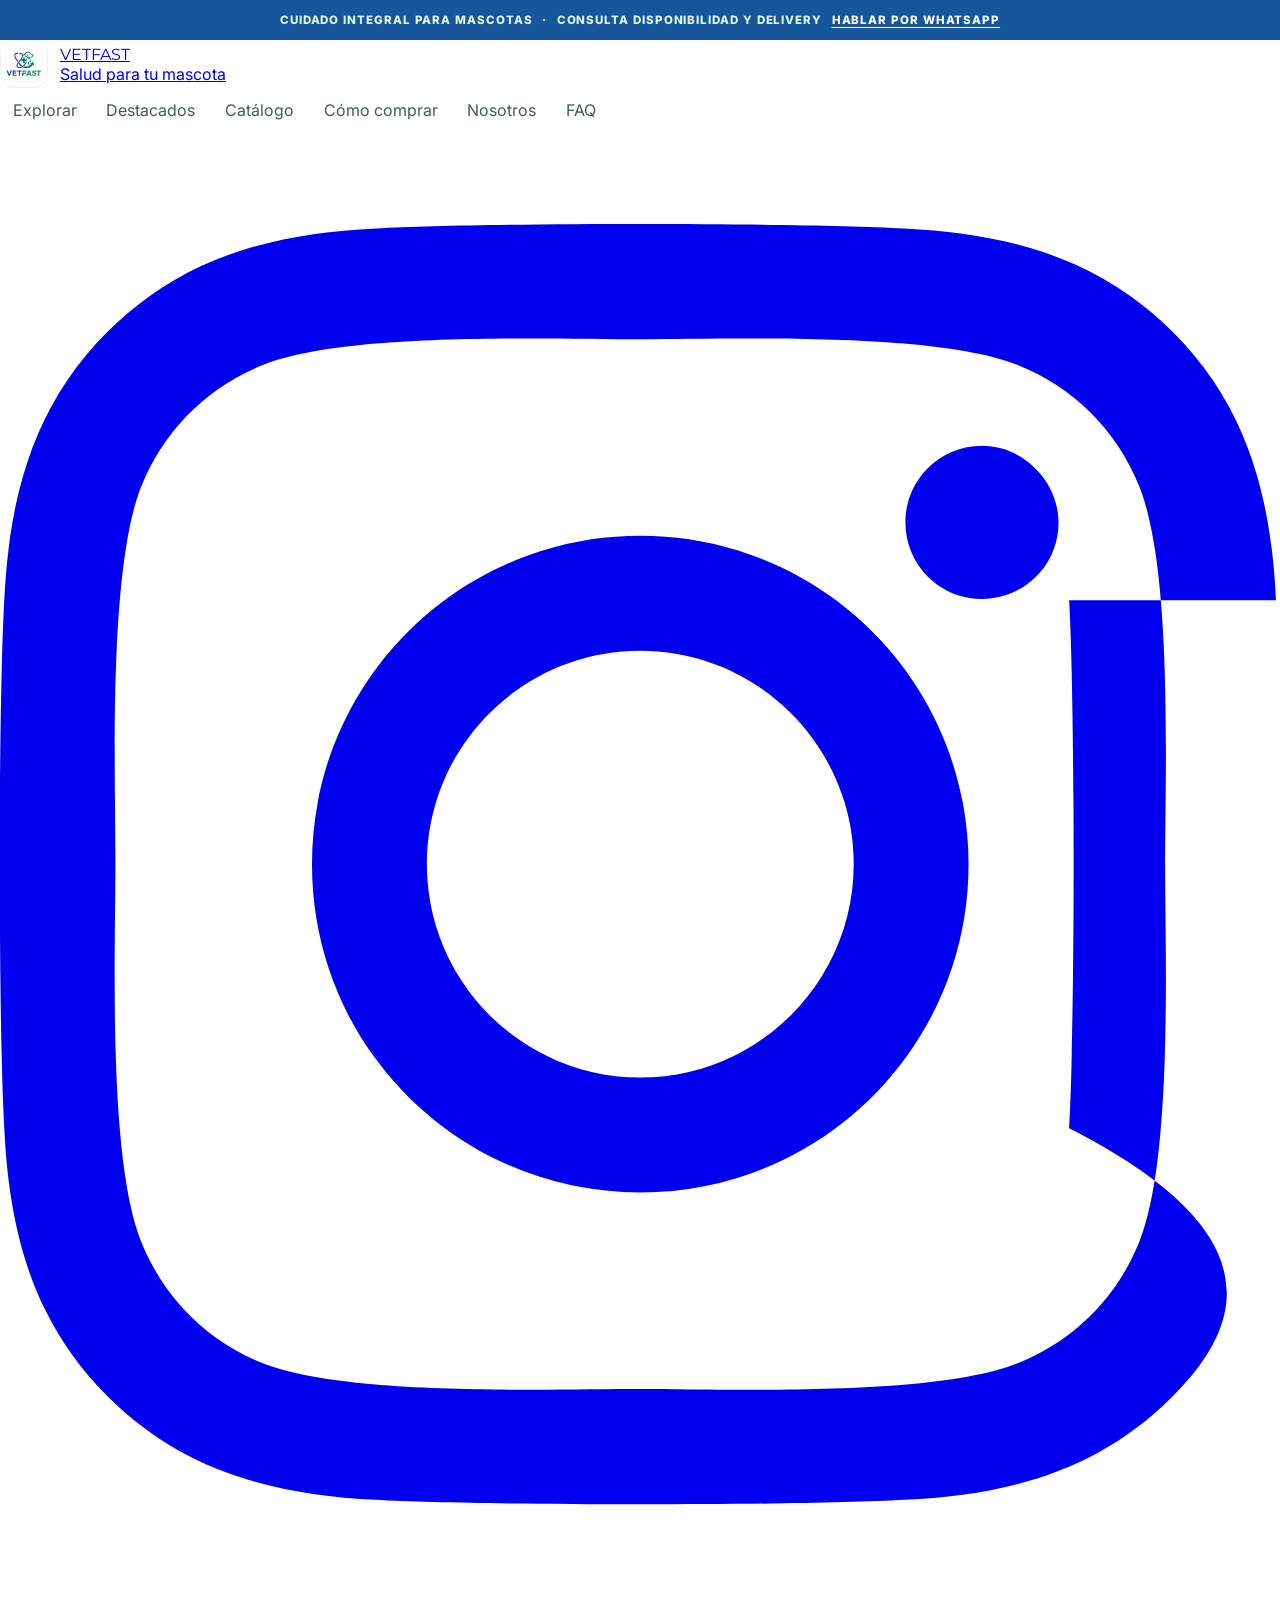
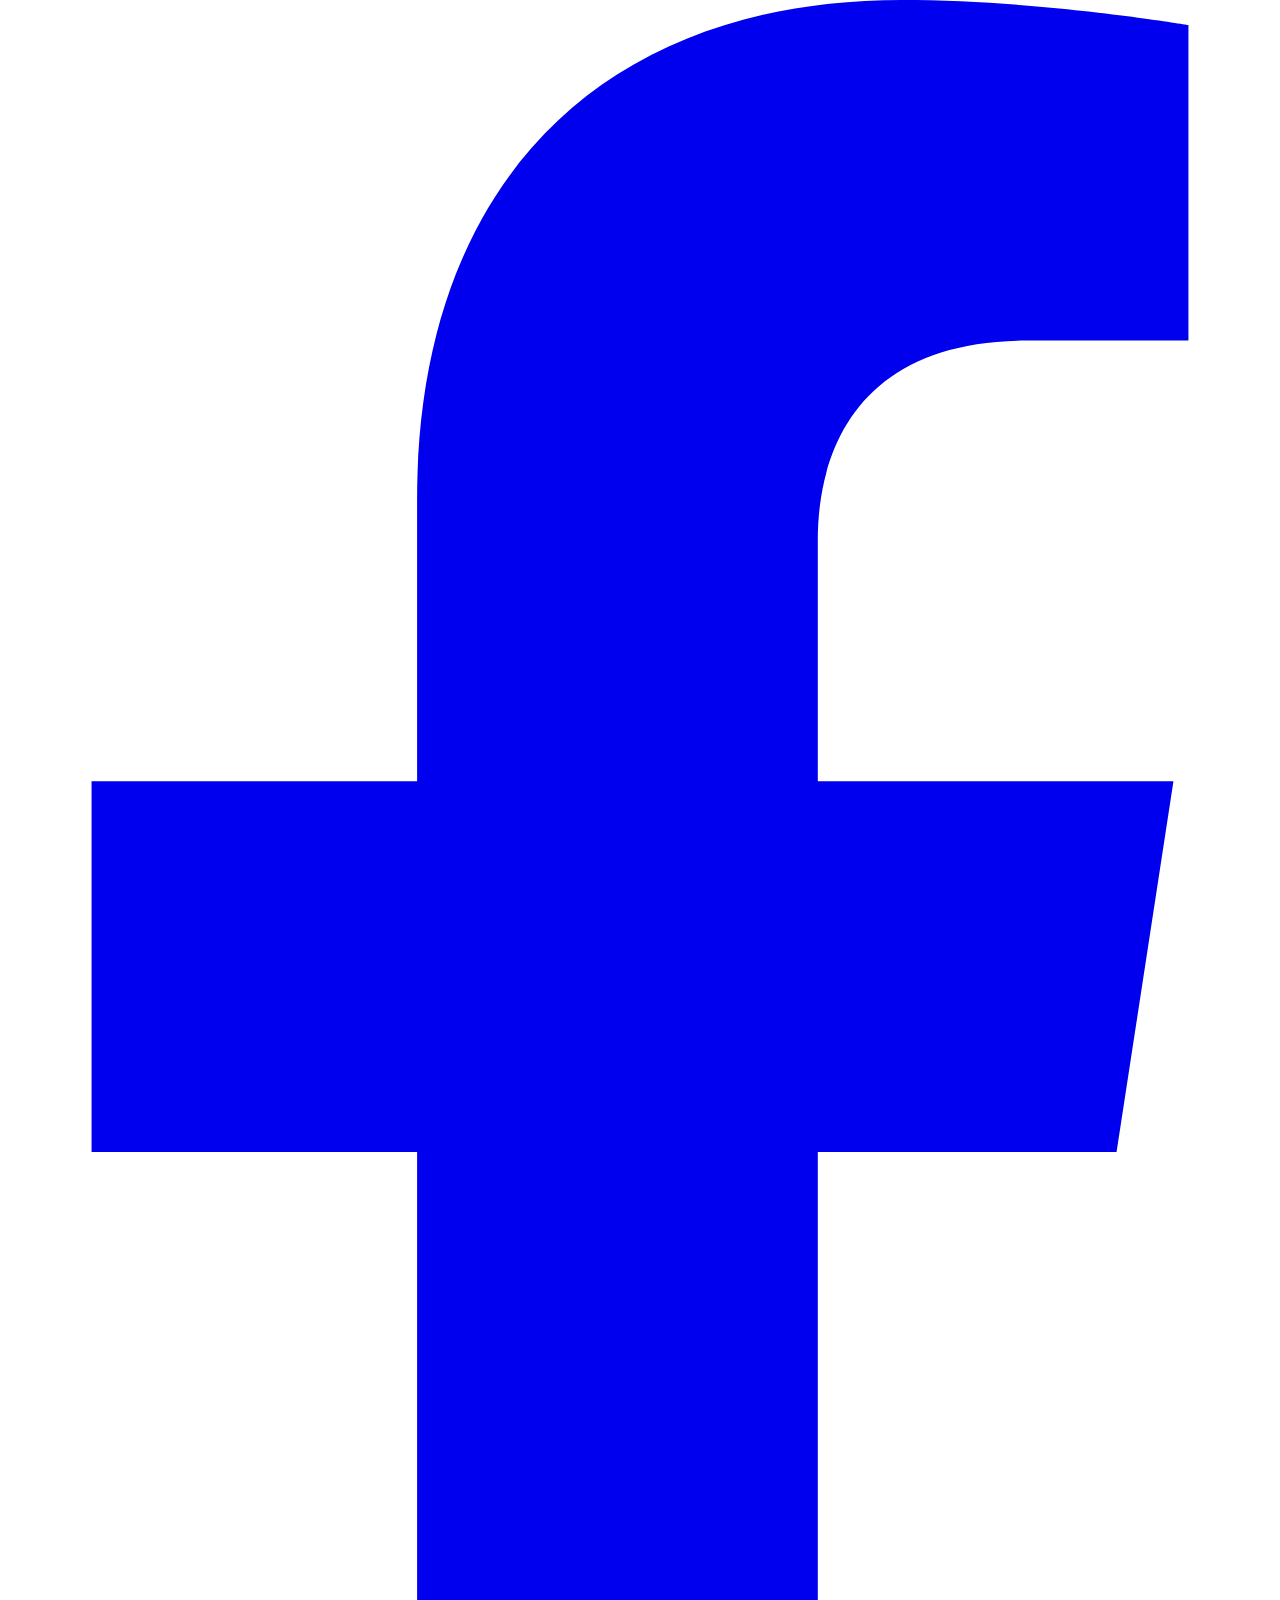
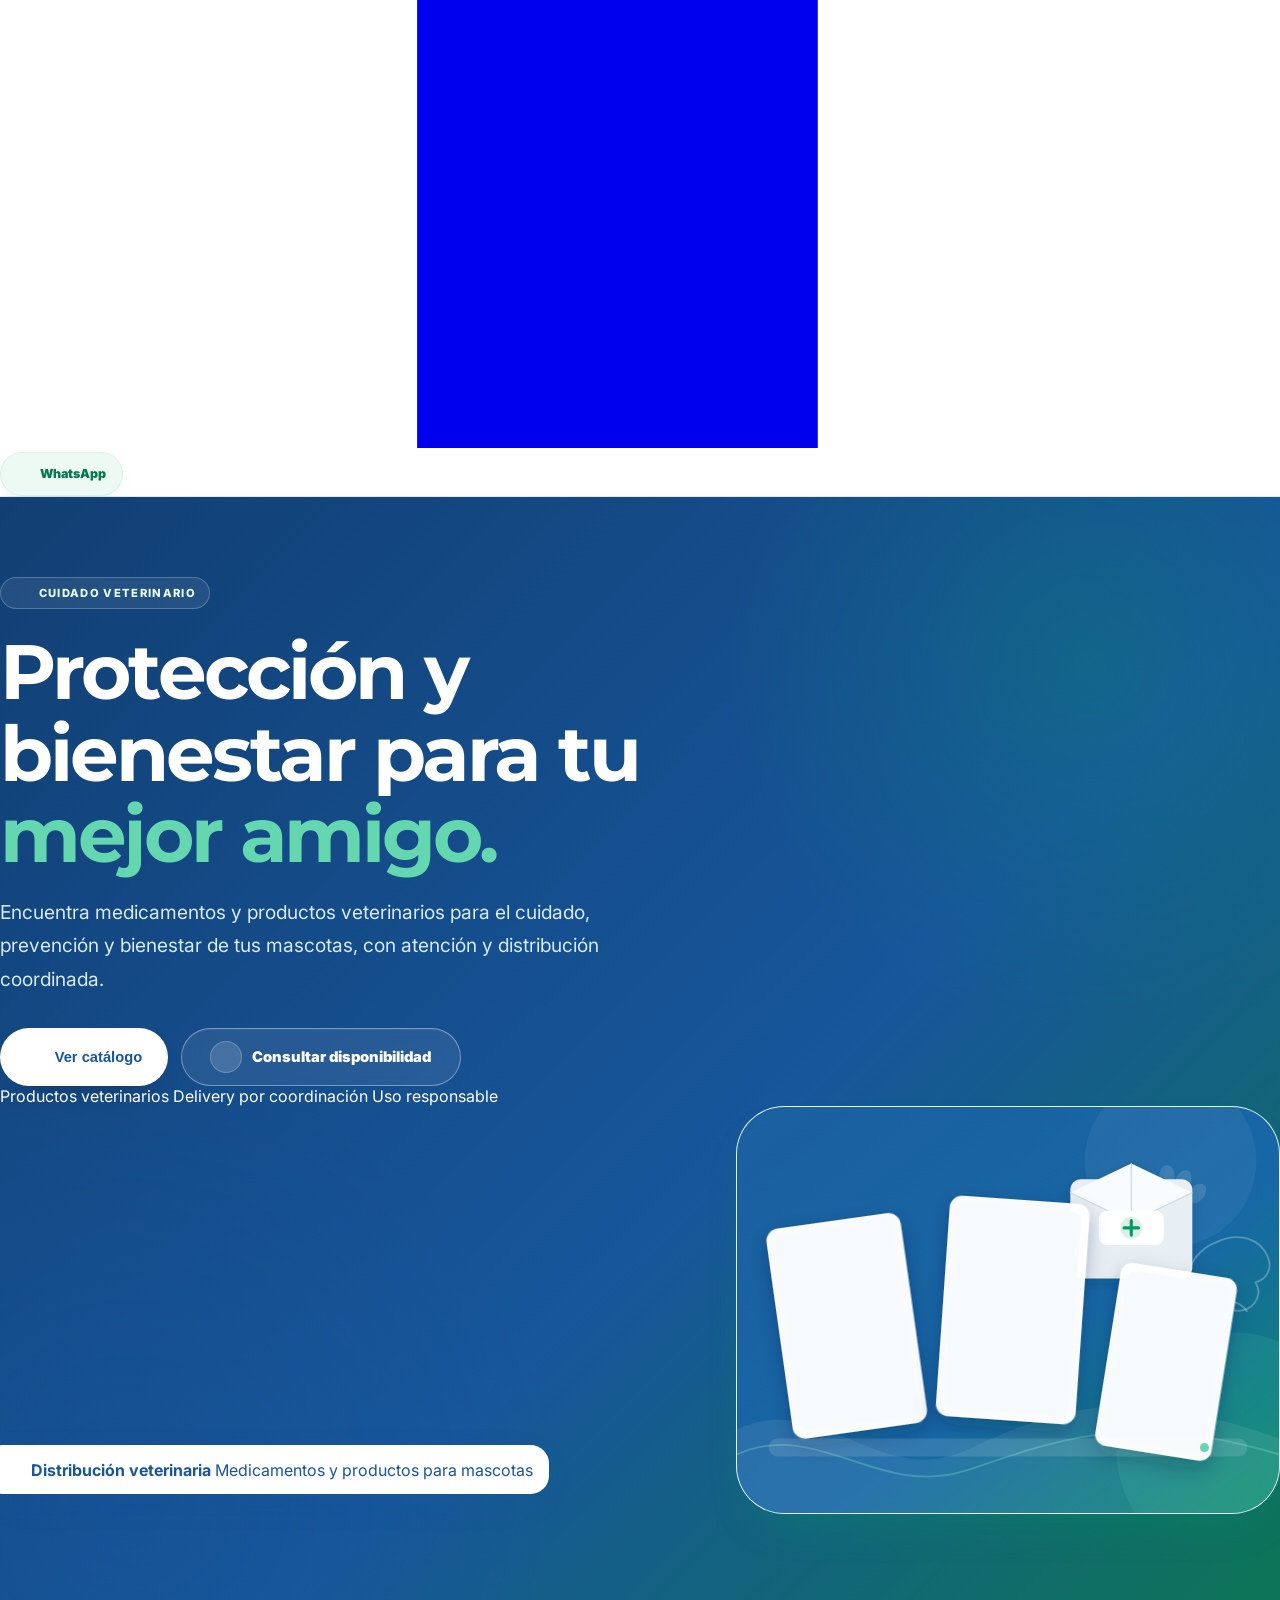
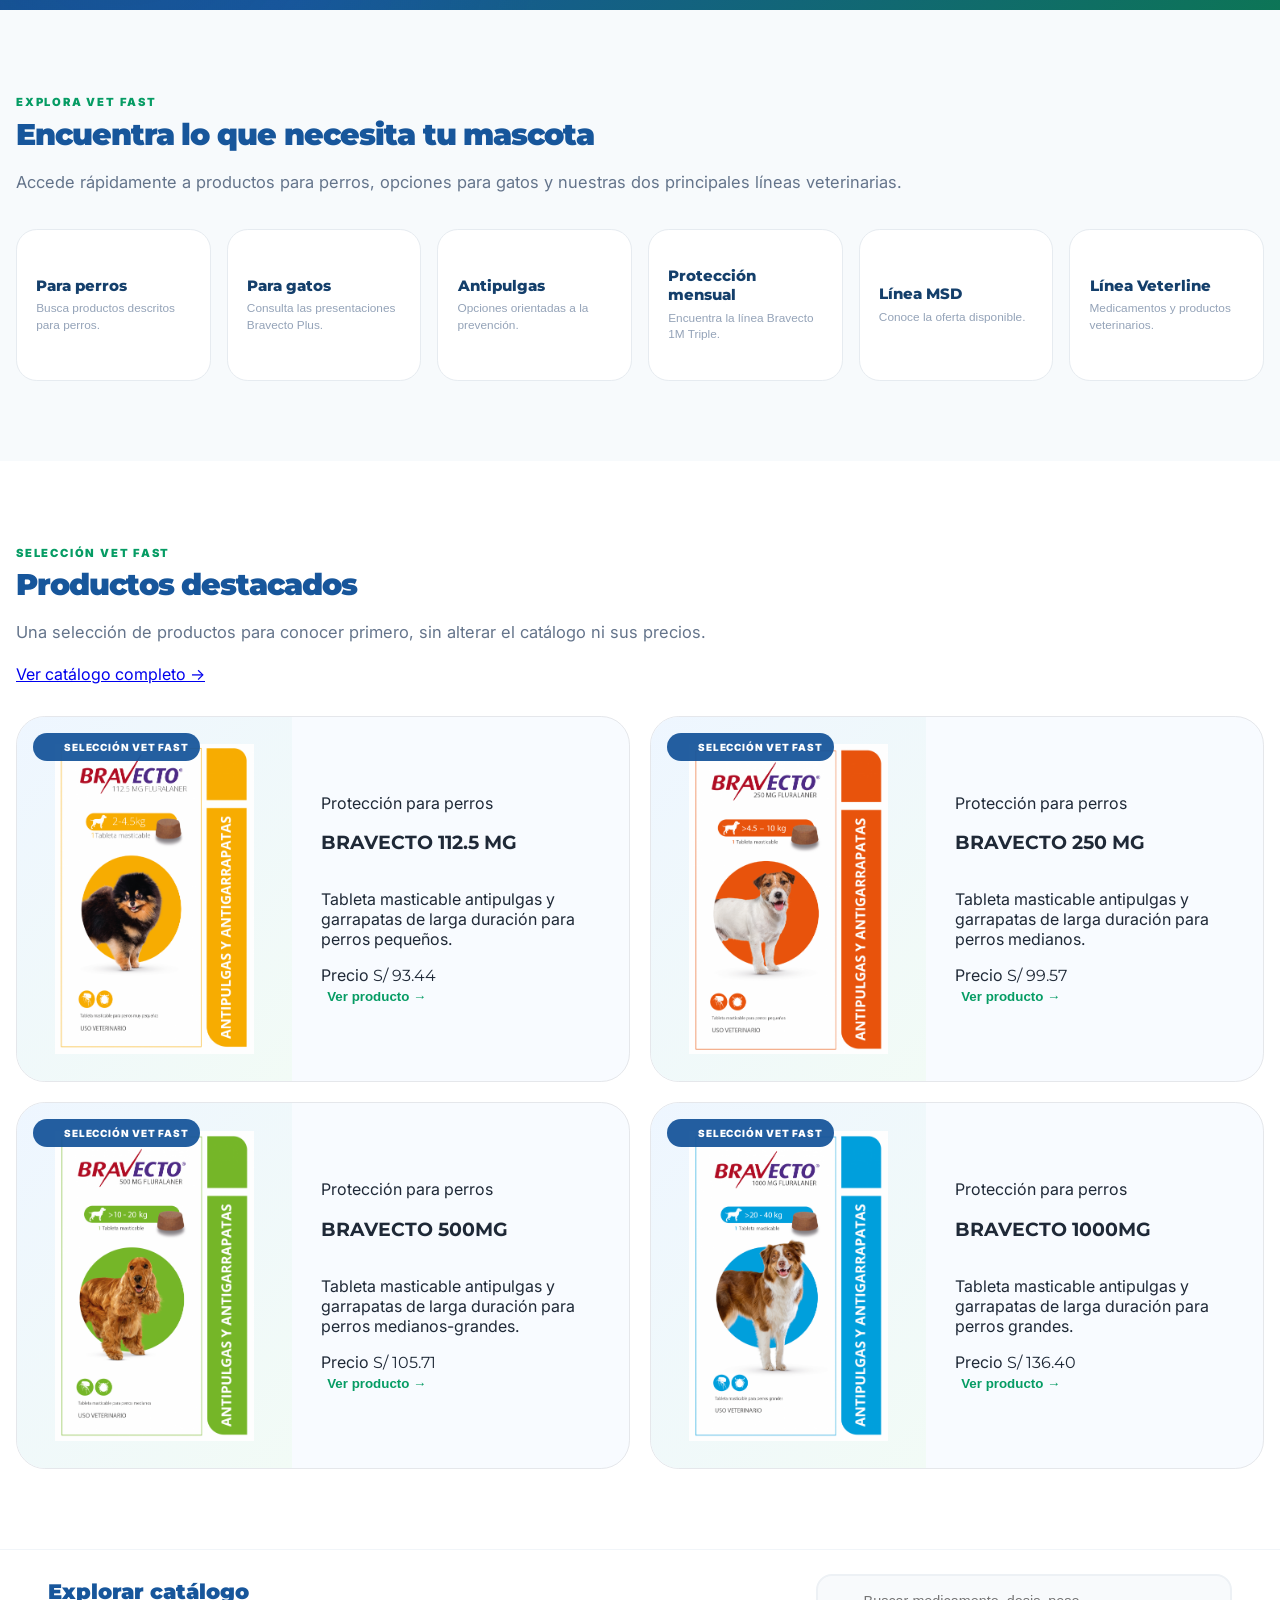
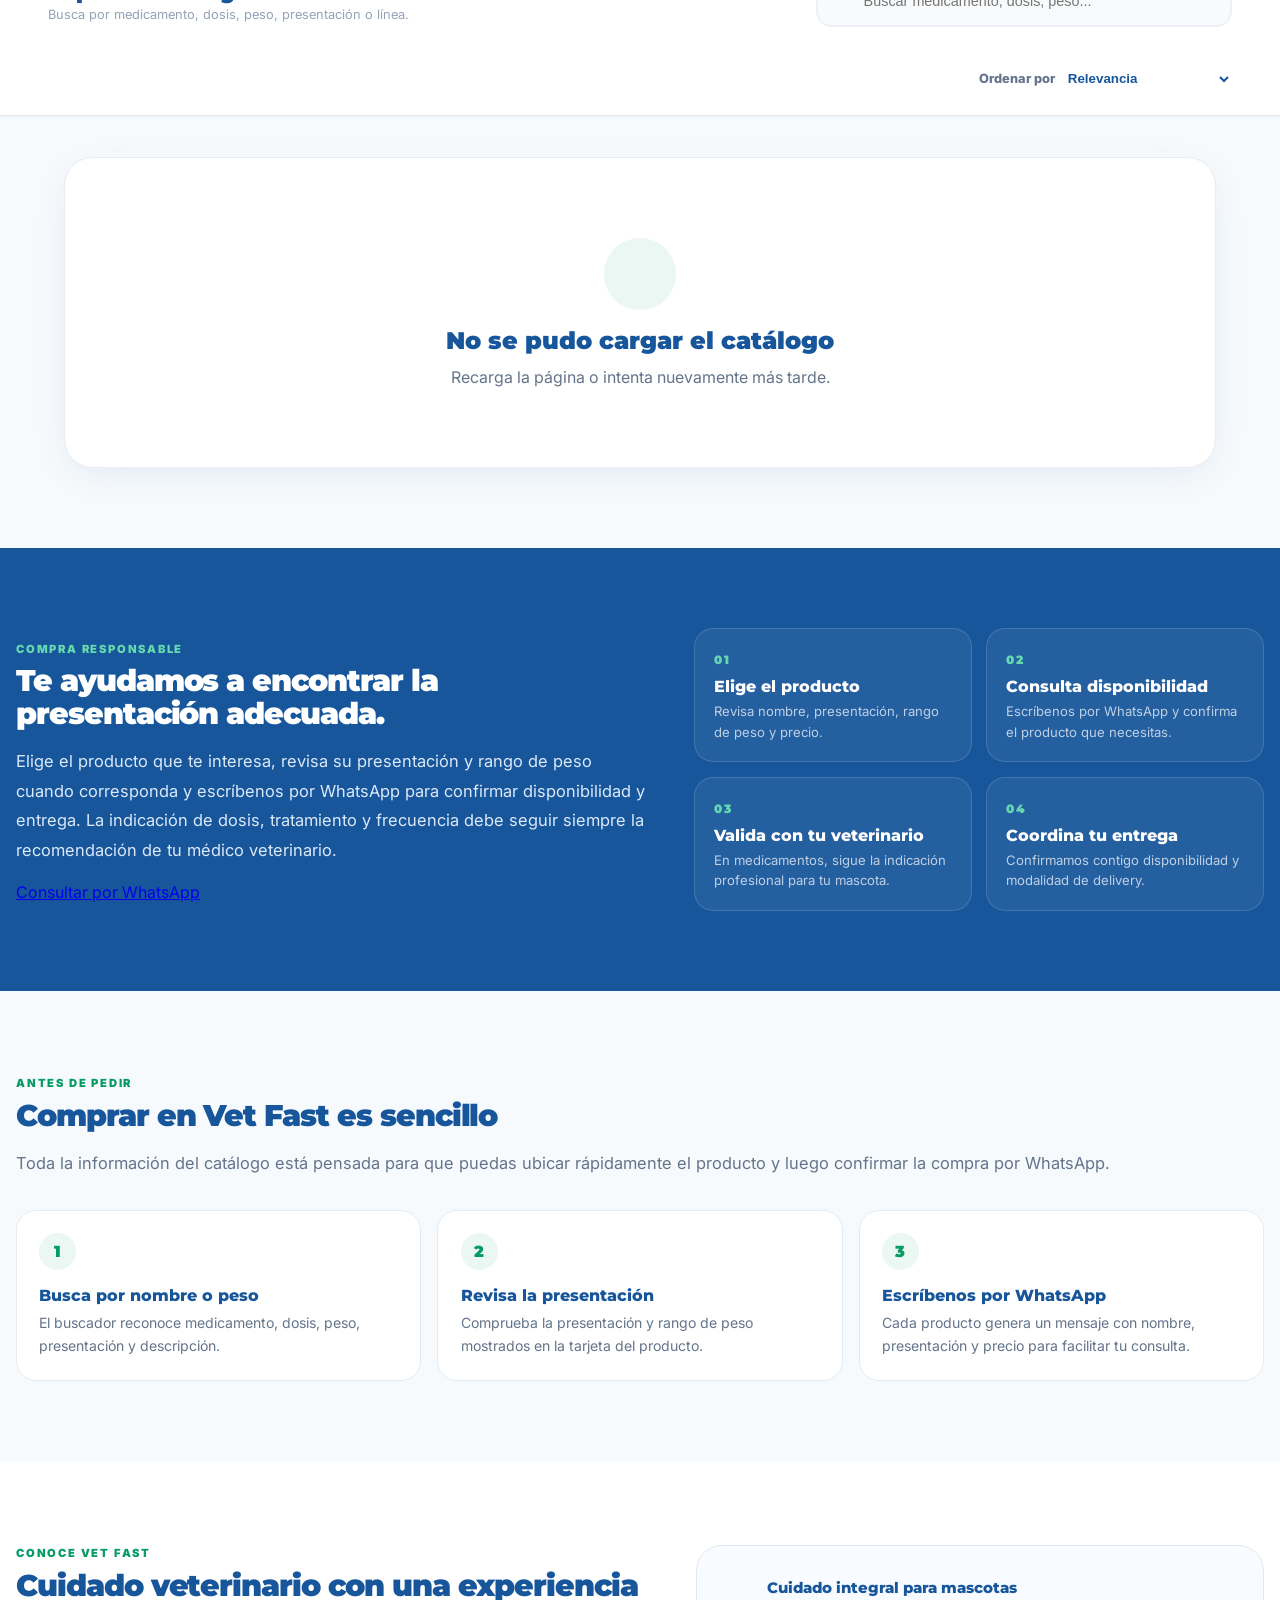
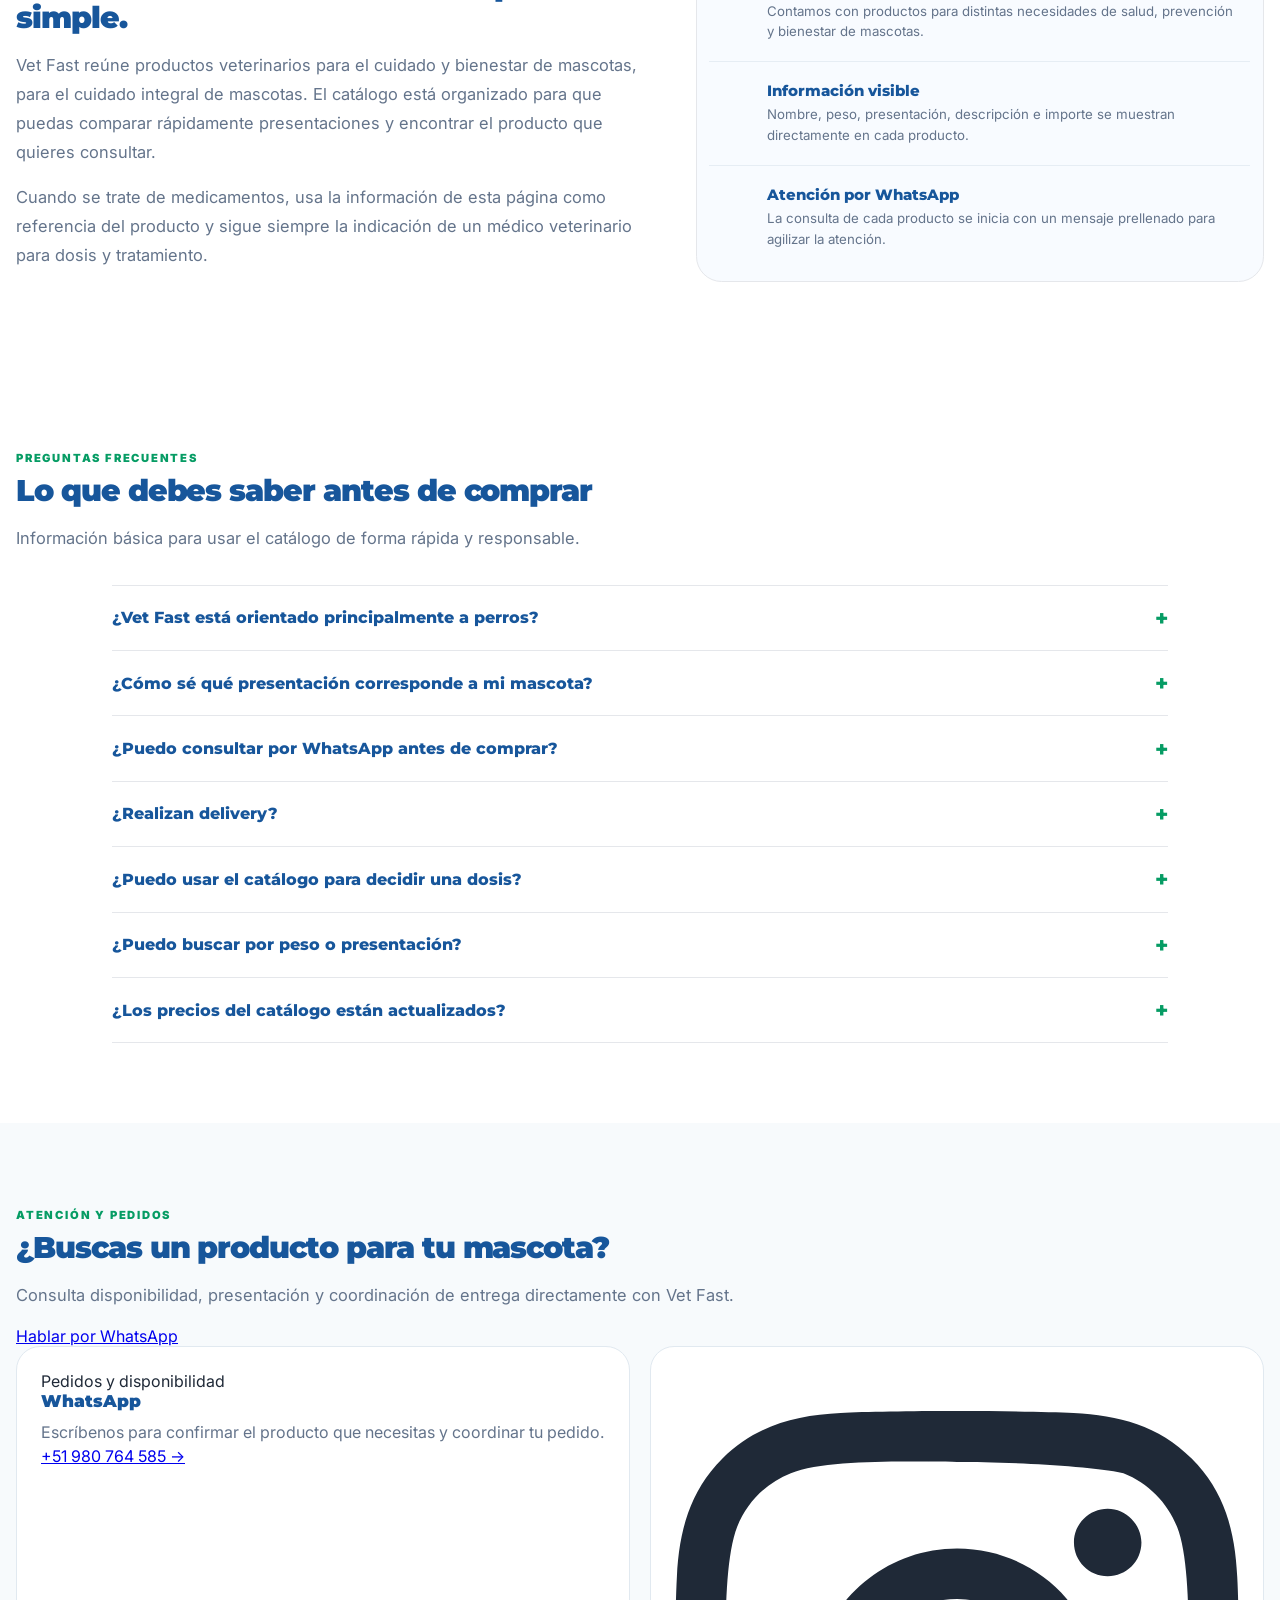
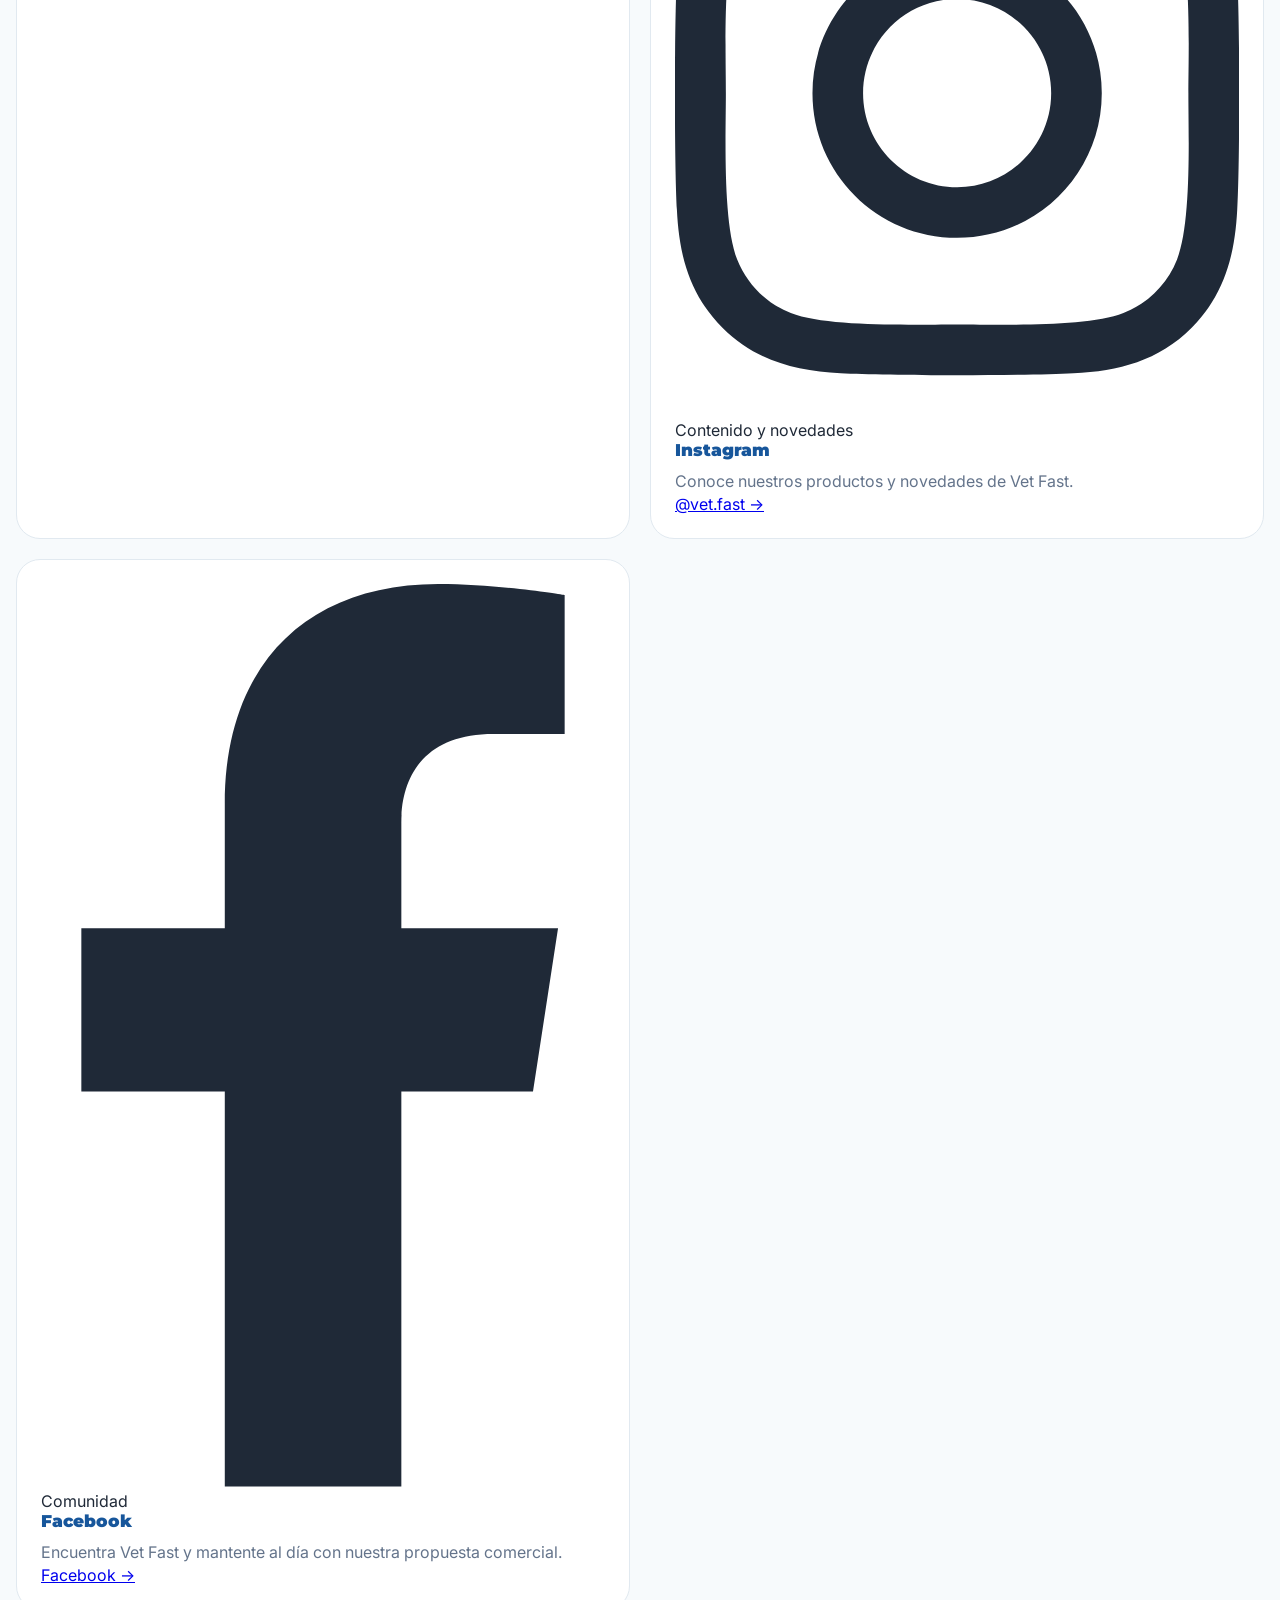
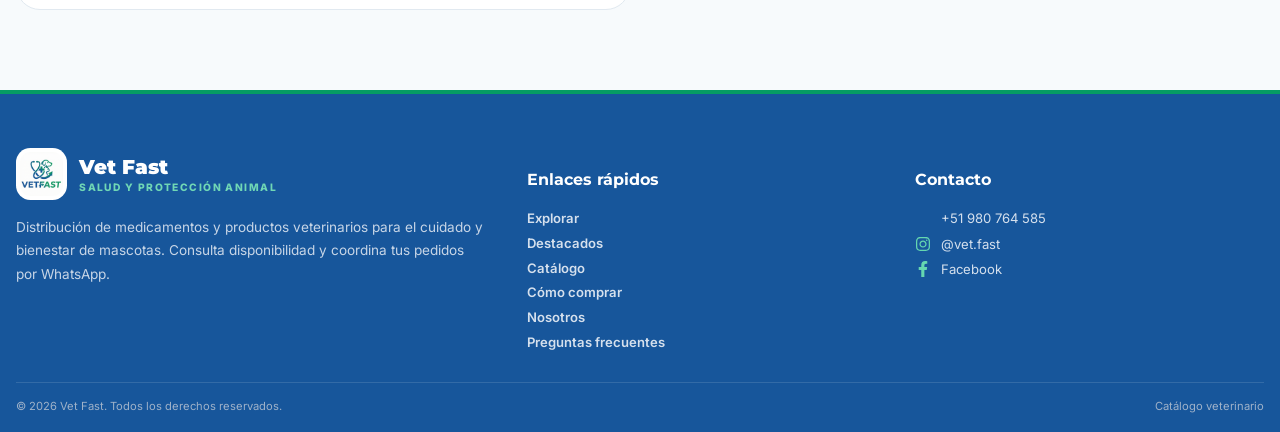
==== index.html @ 6b90abed "Reposition Vet Fast as pet medicine distributor" ====
<!DOCTYPE html>
<html lang="es">
<head>
    <meta charset="UTF-8">
    <meta name="viewport" content="width=device-width, initial-scale=1.0">

    <title>Vet Fast | Catálogo Veterinario para Perros y Mascotas</title>
    <meta name="description" content="Catálogo de productos veterinarios Vet Fast. Antiparasitarios, medicamentos y productos para el cuidado de perros y mascotas. Consulta disponibilidad y delivery por WhatsApp.">
    <meta name="theme-color" content="#17569b">

    <meta property="og:title" content="Vet Fast | Catálogo Veterinario">
    <meta property="og:description" content="Productos veterinarios para el cuidado y bienestar de tu mascota. Consulta disponibilidad por WhatsApp.">
    <meta property="og:type" content="website">
    <meta property="og:image" content="assets/logo-vetfast.png">
    <meta property="og:locale" content="es_PE">

    <script type="application/ld+json">
    {
        "@context": "https://schema.org",
        "@type": "Organization",
        "name": "Vet Fast",
        "description": "Catálogo de productos veterinarios para el cuidado y bienestar de mascotas, con cuidado integral en perros.",
        "telephone": "+51 980 764 585",
        "sameAs": [
            "https://www.instagram.com/vet.fast/",
            "https://www.facebook.com/profile.php?id=61585898368278"
        ],
        "contactPoint": {
            "@type": "ContactPoint",
            "telephone": "+51 980 764 585",
            "contactType": "sales",
            "availableLanguage": "es"
        }
    }
    </script>

    <script src="https://cdn.tailwindcss.com"></script>
    <link rel="stylesheet" href="styles.css?v=vetfast-7">

    <script src="https://unpkg.com/lucide@latest"></script>
</head>
<body>

    <div class="print-header items-center justify-between border-b-2 border-brand-accent pb-4 mb-6">
        <div class="brand-mark">
            <img src="assets/logo-vetfast.png" alt="Logo Vet Fast" class="brand-logo">
            <div>
                <h1 class="font-title font-black text-2xl tracking-tight"><span class="text-[#17569b]">VET</span><span class="text-[#069c64]">FAST</span></h1>
                <p class="text-[9px] text-gray-500 uppercase tracking-[0.22em] font-bold">Salud y protección para tu mascota</p>
            </div>
        </div>
        <div class="text-right">
            <strong class="font-title text-xl text-brand-900">Catálogo Veterinario</strong>
            <p class="text-xs text-gray-500 mt-1">WhatsApp: +51 980 764 585</p>
            <p class="text-xs text-gray-500">Instagram: @vet.fast</p>
        </div>
    </div>

    <div class="announcement-bar no-print">
        <span>Cuidado integral para mascotas</span>
        <span aria-hidden="true">·</span>
        <span>Consulta disponibilidad y delivery</span>
        <a href="https://api.whatsapp.com/send?phone=51980764585" target="_blank" rel="noopener noreferrer">Hablar por WhatsApp</a>
    </div>

    <nav class="site-nav sticky top-0 z-40 no-print">
        <div class="max-w-7xl mx-auto px-4 sm:px-6 lg:px-8">
            <div class="site-nav-inner flex items-center justify-between gap-5">
                <a href="#inicio" class="brand-mark no-print" aria-label="Vet Fast inicio">
                    <img src="assets/logo-vetfast.png" alt="Vet Fast" class="brand-logo">
                    <div>
                        <div class="font-title font-black text-2xl leading-none">
                            <span class="text-[#17569b]">VET</span><span class="text-[#069c64]">FAST</span>
                        </div>
                        <div class="text-[9px] text-gray-400 uppercase tracking-[0.18em] font-semibold mt-1">Salud para tu mascota</div>
                    </div>
                </a>

                <div class="hidden lg:flex items-center gap-2 text-sm font-semibold text-gray-600">
                    <a href="#categorias" class="nav-link">Explorar</a>
                    <a href="#destacados" class="nav-link">Destacados</a>
                    <a href="#catalogo" class="nav-link">Catálogo</a>
                    <a href="#como-comprar" class="nav-link">Cómo comprar</a>
                    <a href="#nosotros" class="nav-link">Nosotros</a>
                    <a href="#faq" class="nav-link">FAQ</a>
                </div>

                <div class="hidden sm:flex items-center gap-3">
                    <a href="https://www.instagram.com/vet.fast/" target="_blank" rel="noopener noreferrer" class="social-icon social-instagram w-9 h-9 rounded-lg bg-gray-50 flex items-center justify-center hover:bg-gradient-to-tr hover:from-[#f09433] hover:via-[#dc2743] hover:to-[#bc1888] hover:text-white transition-all duration-300" title="Instagram" aria-label="Instagram">
                        <svg class="w-5 h-5" viewBox="0 0 448 512" aria-hidden="true"><path fill="currentColor" d="M224.1 141c-63.6 0-114.9 51.3-114.9 114.9s51.3 114.9 114.9 114.9S339 319.5 339 255.9 287.7 141 224.1 141zm0 189.6c-41.1 0-74.7-33.5-74.7-74.7s33.5-74.7 74.7-74.7 74.7 33.5 74.7 74.7-33.6 74.7-74.7 74.7zm146.4-194.3c0 14.9-12 26.8-26.8 26.8-14.9 0-26.8-12-26.8-26.8s12-26.8 26.8-26.8 26.8 12.8 26.8 26.8zm76.1 27.2c-1.7-35.9-9.9-67.7-36.2-93.9-26.2-26.2-58-34.4-93.9-36.2-37-2.1-147.9-2.1-184.9 0-35.8 1.7-67.6 9.9-93.9 36.1s-34.4 58-36.2 93.9c-2.1 37-2.1 147.9 0 184.9 1.7 35.9 9.9 67.7 36.2 93.9s58 34.4 93.9 36.2c37 2.1 147.9 2.1 184.9 0 35.9-1.7 67.7-9.9 93.9-36.2 26.2-26.2 34.4-58-36.2-93.9 2.1-37 2.1-147.8 0-184.8zM398.8 388c-7.8 19.6-22.9 34.7-42.6 42.6-29.5 11.7-99.5 9-132.1 9s-102.7 2.6-132.1-9c-19.6-7.8-34.7-22.9-42.6-42.6-11.7-29.5-9-99.5-9-132.1s-2.6-102.7 9-132.1c7.8-19.6 22.9-34.7 42.6-42.6 29.5-11.7 99.5-9 132.1-9s102.7-2.6 132.1 9c19.6 7.8 34.7 22.9 42.6 42.6 11.7 29.5 9 99.5 9 132.1s2.7 102.7-9 132.1z"/></svg>
                    </a>
                    <a href="https://www.facebook.com/profile.php?id=61585898368278" target="_blank" rel="noopener noreferrer" class="social-icon social-facebook w-9 h-9 rounded-lg bg-gray-50 flex items-center justify-center hover:bg-[#1877F2] hover:text-white transition-all duration-300" title="Facebook" aria-label="Facebook">
                        <svg class="w-5 h-5" viewBox="0 0 320 512" aria-hidden="true"><path fill="currentColor" d="M279.14 288l14.22-92.66h-88.91v-60.13c0-25.35 12.42-50.06 52.24-50.06h40.42V6.26S260.43 0 225.36 0c-73.22 0-121.08 44.38-121.08 124.72v70.62H22.89V288h81.39v224h100.17V288z"/></svg>
                    </a>
                    <a href="https://api.whatsapp.com/send?phone=51980764585" target="_blank" rel="noopener noreferrer" class="nav-whatsapp">
                        <i data-lucide="message-circle"></i>
                        <span>WhatsApp</span>
                    </a>
                </div>
            </div>
        </div>
    </nav>

    <header id="inicio" class="hero no-print">
        <div class="max-w-7xl mx-auto px-4 sm:px-6 lg:px-8">
            <div class="hero-grid grid lg:grid-cols-2 gap-12 items-center">
                <div class="hero-copy">
                    <span class="hero-kicker"><i data-lucide="paw-print"></i> Cuidado veterinario</span>
                    <h2 class="font-title font-black hero-title">
                        Protección y bienestar para tu <span>mejor amigo.</span>
                    </h2>
                    <p>
                        Encuentra medicamentos y productos veterinarios para el cuidado, prevención y bienestar de tus mascotas, con atención y distribución coordinada.
                    </p>

                    <div class="hero-actions">
                        <button type="button" class="hero-button hero-primary" onclick="document.getElementById('catalogo').scrollIntoView({behavior:'smooth'})">
                            <i data-lucide="layout-grid" aria-hidden="true"></i>
                            <span>Ver catálogo</span>
                        </button>
                        <a class="hero-button hero-secondary" href="https://api.whatsapp.com/send?phone=51980764585" target="_blank" rel="noopener noreferrer">
                            <span class="hero-button-icon"><i data-lucide="message-circle" aria-hidden="true"></i></span>
                            <span>Consultar disponibilidad</span>
                        </a>
                    </div>

                    <div class="flex flex-wrap gap-4 mt-7 text-sm text-blue-100">
                        <span class="inline-flex items-center gap-2"><i data-lucide="shield-check" class="w-4 h-4 text-[#65d7b0]"></i> Productos veterinarios</span>
                        <span class="inline-flex items-center gap-2"><i data-lucide="truck" class="w-4 h-4 text-[#65d7b0]"></i> Delivery por coordinación</span>
                        <span class="inline-flex items-center gap-2"><i data-lucide="stethoscope" class="w-4 h-4 text-[#65d7b0]"></i> Uso responsable</span>
                    </div>
                </div>

                <div class="hero-visual">
                    <div class="hero-product">
                        <img src="assets/vetfast-hero-distribucion.svg" alt="Productos veterinarios y elementos de distribución para el cuidado de mascotas" decoding="async">
                    </div>
                    <div class="hero-chip">
                        <i data-lucide="package-check"></i>
                        <div>
                            <strong class="block text-sm">Distribución veterinaria</strong>
                            <span class="text-xs text-gray-500">Medicamentos y productos para mascotas</span>
                        </div>
                    </div>
                </div>
            </div>
        </div>
    </header>

    <section id="categorias" class="quick-section no-print">
        <div class="section-shell">
            <div class="max-w-2xl">
                <span class="section-kicker">Explora Vet Fast</span>
                <h2 class="font-title section-title">Encuentra lo que necesita tu mascota</h2>
                <p class="section-copy mt-4">Accede rápidamente a productos para perros, opciones para gatos y nuestras dos principales líneas veterinarias.</p>
            </div>

            <div class="quick-grid">
                <button type="button" class="quick-card" onclick="aplicarBusqueda('perros')">
                    <i data-lucide="dog"></i>
                    <strong>Para perros</strong>
                    <span>Busca productos descritos para perros.</span>
                </button>
                <button type="button" class="quick-card" onclick="aplicarBusqueda('gatos')">
                    <i data-lucide="cat"></i>
                    <strong>Para gatos</strong>
                    <span>Consulta las presentaciones Bravecto Plus.</span>
                </button>
                <button type="button" class="quick-card" onclick="aplicarBusqueda('antipulgas')">
                    <i data-lucide="shield-check"></i>
                    <strong>Antipulgas</strong>
                    <span>Opciones orientadas a la prevención.</span>
                </button>
                <button type="button" class="quick-card" onclick="aplicarBusqueda('1M TRIPLE')">
                    <i data-lucide="calendar-clock"></i>
                    <strong>Protección mensual</strong>
                    <span>Encuentra la línea Bravecto 1M Triple.</span>
                </button>
                <button type="button" class="quick-card" onclick="filtrarPorCategoria('Línea MSD')">
                    <i data-lucide="badge-check"></i>
                    <strong>Línea MSD</strong>
                    <span>Conoce la oferta disponible.</span>
                </button>
                <button type="button" class="quick-card" onclick="filtrarPorCategoria('Línea Veterline')">
                    <i data-lucide="briefcase-medical"></i>
                    <strong>Línea Veterline</strong>
                    <span>Medicamentos y productos veterinarios.</span>
                </button>
            </div>
        </div>
    </section>

    <section id="destacados" class="featured-section no-print">
        <div class="section-shell">
            <div class="flex flex-col md:flex-row md:items-end justify-between gap-4">
                <div>
                    <span class="section-kicker">Selección Vet Fast</span>
                    <h2 class="font-title section-title">Productos destacados</h2>
                    <p class="section-copy mt-3">Una selección de productos para conocer primero, sin alterar el catálogo ni sus precios.</p>
                </div>
                <a href="#catalogo" class="text-brand-accent font-bold text-sm hover:underline">Ver catálogo completo →</a>
            </div>
            <div id="featured-products" class="featured-grid"></div>
        </div>
    </section>

    <section id="catalogo" class="catalog-toolbar no-print">
        <div class="catalog-toolbar-inner">
            <div class="toolbar-top">
                <div>
                    <div class="toolbar-title">Explorar catálogo</div>
                    <div class="toolbar-subtitle">Busca por medicamento, dosis, peso, presentación o línea.</div>
                </div>
                <div class="search-wrap">
                    <i data-lucide="search"></i>
                    <input id="search-input" type="search" autocomplete="off" placeholder="Buscar medicamento, dosis, peso...">
                </div>
            </div>

            <div id="category-filters" class="category-scroll" aria-label="Filtros por línea de productos"></div>

            <div class="toolbar-bottom">
                <span id="results-count" class="results-count"></span>
                <label class="sort-control">
                    Ordenar por
                    <select id="sort-select">
                        <option value="default">Relevancia</option>
                        <option value="price-asc">Precio: menor a mayor</option>
                        <option value="price-desc">Precio: mayor a menor</option>
                        <option value="name">Nombre</option>
                    </select>
                </label>
            </div>
        </div>
    </section>

    <main id="main-content" class="catalog-main">
        <div id="catalog-products" class="catalog-products-shell">
            <div class="empty-state">
                <div class="empty-icon"><i data-lucide="loader-circle"></i></div>
                <h3 class="font-title">Cargando catálogo</h3>
                <p>Estamos preparando los productos disponibles.</p>
            </div>
        </div>
    </main>

    <section id="como-comprar" class="guidance-section no-print">
        <div class="section-shell guidance-grid">
            <div>
                <span class="section-kicker" style="color:#65d7b0;">Compra responsable</span>
                <h2 class="font-title section-title mt-2">Te ayudamos a encontrar la presentación adecuada.</h2>
                <p class="guidance-copy mt-5">
                    Elige el producto que te interesa, revisa su presentación y rango de peso cuando corresponda y escríbenos por WhatsApp para confirmar disponibilidad y entrega.
                    La indicación de dosis, tratamiento y frecuencia debe seguir siempre la recomendación de tu médico veterinario.
                </p>
                <a href="https://api.whatsapp.com/send?phone=51980764585" target="_blank" rel="noopener noreferrer" class="inline-flex items-center gap-2 bg-brand-accent hover:bg-[#0ab672] text-white px-6 py-3.5 rounded-full font-bold mt-7 transition-colors">
                    <i data-lucide="message-circle" class="w-5 h-5"></i> Consultar por WhatsApp
                </a>
            </div>

            <div class="process-grid">
                <div class="process-card"><span class="process-number">01</span><h3>Elige el producto</h3><p>Revisa nombre, presentación, rango de peso y precio.</p></div>
                <div class="process-card"><span class="process-number">02</span><h3>Consulta disponibilidad</h3><p>Escríbenos por WhatsApp y confirma el producto que necesitas.</p></div>
                <div class="process-card"><span class="process-number">03</span><h3>Valida con tu veterinario</h3><p>En medicamentos, sigue la indicación profesional para tu mascota.</p></div>
                <div class="process-card"><span class="process-number">04</span><h3>Coordina tu entrega</h3><p>Confirmamos contigo disponibilidad y modalidad de delivery.</p></div>
            </div>
        </div>
    </section>

    <section class="info-section no-print">
        <div class="section-shell">
            <div class="max-w-2xl">
                <span class="section-kicker">Antes de pedir</span>
                <h2 class="font-title section-title">Comprar en Vet Fast es sencillo</h2>
                <p class="section-copy mt-4">Toda la información del catálogo está pensada para que puedas ubicar rápidamente el producto y luego confirmar la compra por WhatsApp.</p>
            </div>

            <div class="info-grid">
                <div class="info-card">
                    <span class="info-number">1</span>
                    <h3>Busca por nombre o peso</h3>
                    <p>El buscador reconoce medicamento, dosis, peso, presentación y descripción.</p>
                </div>
                <div class="info-card">
                    <span class="info-number">2</span>
                    <h3>Revisa la presentación</h3>
                    <p>Comprueba la presentación y rango de peso mostrados en la tarjeta del producto.</p>
                </div>
                <div class="info-card">
                    <span class="info-number">3</span>
                    <h3>Escríbenos por WhatsApp</h3>
                    <p>Cada producto genera un mensaje con nombre, presentación y precio para facilitar tu consulta.</p>
                </div>
            </div>
        </div>
    </section>

    <section id="nosotros" class="about-section no-print">
        <div class="section-shell about-grid">
            <div>
                <span class="section-kicker">Conoce Vet Fast</span>
                <h2 class="font-title section-title">Cuidado veterinario con una experiencia simple.</h2>
                <p class="section-copy mt-5">
                    Vet Fast reúne productos veterinarios para el cuidado y bienestar de mascotas, para el cuidado integral de mascotas.
                    El catálogo está organizado para que puedas comparar rápidamente presentaciones y encontrar el producto que quieres consultar.
                </p>
                <p class="section-copy mt-4">
                    Cuando se trate de medicamentos, usa la información de esta página como referencia del producto y sigue siempre la indicación de un médico veterinario para dosis y tratamiento.
                </p>
            </div>

            <div class="about-panel">
                <div class="about-row"><i data-lucide="paw-print"></i><div><strong>Cuidado integral para mascotas</strong><span>Contamos con productos para distintas necesidades de salud, prevención y bienestar de mascotas.</span></div></div>
                <div class="about-row"><i data-lucide="package-check"></i><div><strong>Información visible</strong><span>Nombre, peso, presentación, descripción e importe se muestran directamente en cada producto.</span></div></div>
                <div class="about-row"><i data-lucide="message-circle"></i><div><strong>Atención por WhatsApp</strong><span>La consulta de cada producto se inicia con un mensaje prellenado para agilizar la atención.</span></div></div>
            </div>
        </div>
    </section>

    <section id="faq" class="faq-section no-print">
        <div class="section-shell">
            <div class="max-w-3xl">
                <span class="section-kicker">Preguntas frecuentes</span>
                <h2 class="font-title section-title">Lo que debes saber antes de comprar</h2>
                <p class="section-copy mt-4">Información básica para usar el catálogo de forma rápida y responsable.</p>
            </div>

            <div class="faq-list">
                <details>
                    <summary>¿Vet Fast está orientado principalmente a perros?<span>+</span></summary>
                    <p>Sí. Nuestro catálogo reúne productos para distintas necesidades y especies, incluyendo perros y gatos.</p>
                </details>
                <details>
                    <summary>¿Cómo sé qué presentación corresponde a mi mascota?<span>+</span></summary>
                    <p>Revisa el rango de peso mostrado en cada tarjeta cuando esté disponible. La selección final del producto y su uso debe validarse con tu médico veterinario.</p>
                </details>
                <details>
                    <summary>¿Puedo consultar por WhatsApp antes de comprar?<span>+</span></summary>
                    <p>Sí. Cada tarjeta incluye un botón de consulta que abre WhatsApp con el nombre, presentación y precio del producto.</p>
                </details>
                <details>
                    <summary>¿Realizan delivery?<span>+</span></summary>
                    <p>La entrega se coordina por WhatsApp. Consulta la disponibilidad del producto y el costo/modalidad de delivery según tu ubicación.</p>
                </details>
                <details>
                    <summary>¿Puedo usar el catálogo para decidir una dosis?<span>+</span></summary>
                    <p>No. El catálogo muestra información comercial del producto, pero la dosis, duración del tratamiento y frecuencia de uso deben ser indicadas por un profesional veterinario.</p>
                </details>
                <details>
                    <summary>¿Puedo buscar por peso o presentación?<span>+</span></summary>
                    <p>Sí. El buscador trabaja con el nombre, descripción, peso, presentación y línea del producto.</p>
                </details>
                <details>
                    <summary>¿Los precios del catálogo están actualizados?<span>+</span></summary>
                    <p>El catálogo muestra los precios cargados actualmente en Vet Fast. Antes de confirmar el pedido conviene validar disponibilidad y precio por WhatsApp.</p>
                </details>
            </div>
        </div>
    </section>

    <section class="contact-section no-print">
        <div class="section-shell">
            <div class="contact-section-head">
                <div>
                    <span class="section-kicker">Atención y pedidos</span>
                    <h2 class="font-title section-title">¿Buscas un producto para tu mascota?</h2>
                    <p class="section-copy mt-3">Consulta disponibilidad, presentación y coordinación de entrega directamente con Vet Fast.</p>
                </div>
                <a class="contact-main-cta" href="https://api.whatsapp.com/send?phone=51980764585" target="_blank" rel="noopener noreferrer">
                    <span class="contact-main-cta-icon"><i data-lucide="message-circle"></i></span>
                    <span>Hablar por WhatsApp</span>
                    <i data-lucide="arrow-up-right"></i>
                </a>
            </div>

            <div class="contact-panel">
                <div class="contact-card contact-card-featured">
                    <div class="contact-card-icon contact-card-icon-wa"><i data-lucide="message-circle"></i></div>
                    <div>
                        <span class="contact-card-label">Pedidos y disponibilidad</span>
                        <h3>WhatsApp</h3>
                        <p>Escríbenos para confirmar el producto que necesitas y coordinar tu pedido.</p>
                        <a href="https://api.whatsapp.com/send?phone=51980764585" target="_blank" rel="noopener noreferrer" class="contact-card-link">+51 980 764 585 <span>→</span></a>
                    </div>
                </div>

                <div class="contact-card">
                    <div class="contact-card-icon contact-card-icon-ig">
                        <svg viewBox="0 0 448 512" aria-hidden="true"><path fill="currentColor" d="M224.1 141c-63.6 0-114.9 51.3-114.9 114.9s51.3 114.9 114.9 114.9S339 319.5 339 255.9 287.7 141 224.1 141zm0 189.6c-41.1 0-74.7-33.5-74.7-74.7s33.5-74.7 74.7-74.7 74.7 33.5 74.7 74.7-33.6 74.7-74.7 74.7zm146.4-194.3c0 14.9-12 26.8-26.8 26.8-14.9 0-26.8-12-26.8-26.8s12-26.8 26.8-26.8 26.8 12.8 26.8 26.8zm76.1 27.2c-1.7-35.9-9.9-67.7-36.2-93.9-26.2-26.2-58-34.4-93.9-36.2-37-2.1-147.9-2.1-184.9 0-35.8 1.7-67.6 9.9-93.9 36.1s-34.4 58-36.2 93.9c-2.1 37-2.1 147.9 0 184.9 1.7 35.9 9.9 67.7 36.2 93.9s58 34.4 93.9 36.2c37 2.1 147.9 2.1 184.9 0 35.9-1.7 67.7-9.9 93.9-36.2 26.2-26.2 34.4-58 36.2-93.9 2.1-37 2.1-147.8 0-184.8zM398.8 388c-7.8 19.6-22.9 34.7-42.6 42.6-29.5 11.7-99.5 9-132.1 9s-102.7 2.6-132.1-9c-19.6-7.8-34.7-22.9-42.6-42.6-11.7-29.5-9-99.5-9-132.1s-2.6-102.7 9-132.1c7.8-19.6 22.9-34.7 42.6-42.6 29.5-11.7 99.5-9 132.1-9s102.7 2.6 132.1 9c19.6 7.8 34.7 22.9 42.6 42.6 11.7 29.5 9 99.5 9 132.1s2.7 102.7-9 132.1z"/></svg>
                    </div>
                    <div>
                        <span class="contact-card-label">Contenido y novedades</span>
                        <h3>Instagram</h3>
                        <p>Conoce nuestros productos y novedades de Vet Fast.</p>
                        <a href="https://www.instagram.com/vet.fast/" target="_blank" rel="noopener noreferrer" class="contact-card-link">@vet.fast <span>→</span></a>
                    </div>
                </div>

                <div class="contact-card">
                    <div class="contact-card-icon contact-card-icon-fb">
                        <svg viewBox="0 0 320 512" aria-hidden="true"><path fill="currentColor" d="M279.14 288l14.22-92.66h-88.91v-60.13c0-25.35 12.42-50.06 52.24-50.06h40.42V6.26S260.43 0 225.36 0c-73.22 0-121.08 44.38-121.08 124.72v70.62H22.89V288h81.39v224h100.17V288z"/></svg>
                    </div>
                    <div>
                        <span class="contact-card-label">Comunidad</span>
                        <h3>Facebook</h3>
                        <p>Encuentra Vet Fast y mantente al día con nuestra propuesta comercial.</p>
                        <a href="https://www.facebook.com/profile.php?id=61585898368278" target="_blank" rel="noopener noreferrer" class="contact-card-link">Facebook <span>→</span></a>
                    </div>
                </div>
            </div>
        </div>
    </section>

    <footer class="site-footer no-print">
        <div class="footer-grid">
            <div>
                <div class="footer-brand">
                    <img src="assets/logo-vetfast.png" alt="Logo Vet Fast">
                    <div>
                        <h3 class="footer-title">Vet Fast</h3>
                        <p class="footer-subtitle">Salud y protección animal</p>
                    </div>
                </div>
                <p class="footer-copy">
                    Distribución de medicamentos y productos veterinarios para el cuidado y bienestar de mascotas. Consulta disponibilidad y coordina tus pedidos por WhatsApp.
                </p>
            </div>

            <div>
                <h4 class="font-title font-bold mb-4">Enlaces rápidos</h4>
                <div class="footer-links">
                    <a href="#categorias">Explorar</a>
                    <a href="#destacados">Destacados</a>
                    <a href="#catalogo">Catálogo</a>
                    <a href="#como-comprar">Cómo comprar</a>
                    <a href="#nosotros">Nosotros</a>
                    <a href="#faq">Preguntas frecuentes</a>
                </div>
            </div>

            <div>
                <h4 class="font-title font-bold mb-4">Contacto</h4>
                <div class="footer-contact">
                    <a href="https://api.whatsapp.com/send?phone=51980764585" target="_blank" rel="noopener noreferrer"><i data-lucide="message-circle"></i> +51 980 764 585</a>
                    <a href="https://www.instagram.com/vet.fast/" target="_blank" rel="noopener noreferrer" class="footer-social social-instagram inline-flex items-center gap-3">
                        <svg viewBox="0 0 448 512" aria-hidden="true"><path fill="currentColor" d="M224.1 141c-63.6 0-114.9 51.3-114.9 114.9s51.3 114.9 114.9 114.9S339 319.5 339 255.9 287.7 141 224.1 141zm0 189.6c-41.1 0-74.7-33.5-74.7-74.7s33.5-74.7 74.7-74.7 74.7 33.5 74.7 74.7-33.6 74.7-74.7 74.7zm146.4-194.3c0 14.9-12 26.8-26.8 26.8-14.9 0-26.8-12-26.8-26.8s12-26.8 26.8-26.8 26.8 12.8 26.8 26.8zm76.1 27.2c-1.7-35.9-9.9-67.7-36.2-93.9-26.2-26.2-58-34.4-93.9-36.2-37-2.1-147.9-2.1-184.9 0-35.8 1.7-67.6 9.9-93.9 36.1s-34.4 58-36.2 93.9c-2.1 37-2.1 147.9 0 184.9 1.7 35.9 9.9 67.7 36.2 93.9s58 34.4 93.9 36.2c37 2.1 147.9 2.1 184.9 0 35.9-1.7 67.7-9.9 93.9-36.2 26.2-26.2 34.4-58 36.2-93.9 2.1-37 2.1-147.8 0-184.8zM398.8 388c-7.8 19.6-22.9 34.7-42.6 42.6-29.5 11.7-99.5 9-132.1 9s-102.7 2.6-132.1-9c-19.6-7.8-34.7-22.9-42.6-42.6-11.7-29.5-9-99.5-9-132.1s-2.6-102.7 9-132.1c7.8-19.6 22.9-34.7 42.6-42.6 29.5-11.7 99.5-9 132.1-9s102.7 2.6 132.1 9c19.6 7.8 34.4 22.9 42.6 42.6 11.7 29.5 9 99.5 9 132.1s2.7 102.7-9 132.1z"/></svg>
                        <span>@vet.fast</span>
                    </a>
                    <a href="https://www.facebook.com/profile.php?id=61585898368278" target="_blank" rel="noopener noreferrer" class="footer-social social-facebook inline-flex items-center gap-3">
                        <svg viewBox="0 0 320 512" aria-hidden="true"><path fill="currentColor" d="M279.14 288l14.22-92.66h-88.91v-60.13c0-25.35 12.42-50.06 52.24-50.06h40.42V6.26S260.43 0 225.36 0c-73.22 0-121.08 44.38-121.08 124.72v70.62H22.89V288h81.39v224h100.17V288z"/></svg>
                        <span>Facebook</span>
                    </a>
                </div>
            </div>
        </div>

        <div class="footer-bottom">
            <span>© <span id="current-year"></span> Vet Fast. Todos los derechos reservados.</span>
            <span>Catálogo veterinario</span>
        </div>
    </footer>

    <div id="lightbox" role="dialog" aria-modal="true" aria-label="Galería de producto" onclick="cerrarModal(event)">
        <button id="lightbox-close" aria-label="Cerrar galería" onclick="cerrarModal(event, true)">
            <i data-lucide="x"></i>
        </button>
        <button id="lightbox-prev" class="lightbox-btn" aria-label="Imagen anterior" onclick="cambiarImagenLightbox(-1, event)">
            <i data-lucide="chevron-left"></i>
        </button>
        <div class="lightbox-inner">
            <img id="lightbox-img" src="" alt="">
            <div id="lightbox-counter">1 / 1</div>
        </div>
        <button id="lightbox-next" class="lightbox-btn" aria-label="Imagen siguiente" onclick="cambiarImagenLightbox(1, event)">
            <i data-lucide="chevron-right"></i>
        </button>
    </div>

    <script src="catalogo.js?v=vetfast-4" defer></script>
</body>
</html>
---- styles.css ----
@import url('https://fonts.googleapis.com/css2?family=Inter:wght@400;500;600;700&family=Montserrat:wght@500;700;800;900&display=swap');

:root {
    --brand-900: #17569b;
    --brand-800: #12457c;
    --brand-accent: #069c64;
    --brand-light: #eaf7f2;
    --brand-bg: #f7fafc;
    --border: #e5e7eb;
    --muted: #64748b;
    --shadow-soft: 0 10px 40px -10px rgba(23, 86, 155, .12);
    --shadow-float: 0 22px 45px -20px rgba(6, 156, 100, .32);
}

html {
    scroll-behavior: smooth;
    scroll-padding-top: 7rem;
}

body {
    margin: 0;
    background: #ffffff;
    color: #1f2937;
    font-family: 'Inter', sans-serif;
}

.font-title {
    font-family: 'Montserrat', sans-serif;
}

* {
    box-sizing: border-box;
}

::selection {
    background: var(--brand-accent);
    color: #fff;
}

.announcement-bar {
    min-height: 2.5rem;
    padding: .6rem 1rem;
    display: flex;
    align-items: center;
    justify-content: center;
    gap: .6rem;
    background: var(--brand-900);
    color: #dff7ed;
    font-size: .72rem;
    font-weight: 800;
    letter-spacing: .08em;
    text-transform: uppercase;
}

.announcement-bar a {
    color: #fff;
    text-decoration: underline;
    text-underline-offset: .2rem;
}

.site-nav {
    border-bottom: 1px solid var(--border);
    background: rgba(255,255,255,.94);
    backdrop-filter: blur(16px);
}

.site-nav-inner {
    min-height: 5rem;
}

.nav-link {
    position: relative;
    display: inline-flex;
    align-items: center;
    min-height: 2.8rem;
    padding: 0 .8rem;
    border-radius: .75rem;
    color: #475569;
    text-decoration: none;
    transition: color .2s ease, background .2s ease, transform .2s ease;
}

.nav-link::after {
    content: "";
    position: absolute;
    left: .8rem;
    right: .8rem;
    bottom: .35rem;
    height: 2px;
    border-radius: 999px;
    background: var(--brand-accent);
    transform: scaleX(0);
    transform-origin: center;
    transition: transform .2s ease;
}

.nav-link:hover,
.nav-link:focus-visible {
    color: var(--brand-900);
    background: var(--brand-light);
    transform: translateY(-1px);
    outline: none;
}

.nav-link:hover::after,
.nav-link:focus-visible::after {
    transform: scaleX(1);
}

.nav-whatsapp {
    display: inline-flex;
    align-items: center;
    justify-content: center;
    gap: .45rem;
    min-height: 2.75rem;
    padding: 0 1rem;
    border: 1px solid #d8f2e5;
    border-radius: 999px;
    background: #edf9f3;
    color: #067a4f !important;
    text-decoration: none;
    font-size: .78rem;
    font-weight: 900;
    box-shadow: 0 6px 18px -14px rgba(6, 156, 100, .6);
    transition: color .2s ease, background .2s ease, border-color .2s ease, transform .2s ease, box-shadow .2s ease;
}

.nav-whatsapp i {
    width: 1rem;
    height: 1rem;
}

.nav-whatsapp:hover,
.nav-whatsapp:focus-visible {
    background: var(--brand-accent) !important;
    border-color: var(--brand-accent);
    color: #fff !important;
    transform: translateY(-1px);
    box-shadow: 0 10px 24px -14px rgba(6, 156, 100, .7);
    outline: none;
}

.brand-mark {
    display: flex;
    align-items: center;
    gap: .75rem;
    min-width: 0;
}

.brand-logo {
    width: 3rem;
    height: 3rem;
    object-fit: contain;
    border-radius: .85rem;
    background: #fff;
    border: 1px solid #eef2f7;
    padding: .25rem;
}

.hero {
    position: relative;
    overflow: hidden;
    background:
        radial-gradient(circle at 85% 15%, rgba(6,156,100,.24), transparent 25%),
        radial-gradient(circle at 10% 90%, rgba(23,86,155,.18), transparent 28%),
        linear-gradient(135deg, #113f73 0%, #17569b 58%, #0d7556 100%);
    color: #fff;
}

.hero-grid {
    min-height: 40rem;
    padding: 5rem 0 6rem;
}

.hero-copy {
    max-width: 42rem;
}

.hero-kicker {
    display: inline-flex;
    align-items: center;
    gap: .55rem;
    padding: .45rem .8rem;
    border-radius: 999px;
    border: 1px solid rgba(255,255,255,.22);
    background: rgba(255,255,255,.08);
    color: #e7fff6;
    font-size: .7rem;
    font-weight: 800;
    letter-spacing: .12em;
    text-transform: uppercase;
}

.hero-kicker i,
.hero-kicker svg {
    width: 1rem;
    height: 1rem;
}

.hero-title {
    margin: 1.4rem 0 1.25rem;
    font-size: clamp(2.6rem, 6vw, 5rem);
    line-height: 1.06;
    letter-spacing: -.04em;
}

.hero-title span {
    color: #65d7b0;
}

.hero-copy p {
    color: #d8ebff;
    font-size: clamp(1rem, 2vw, 1.2rem);
    line-height: 1.75;
}

.hero-actions {
    display: flex;
    flex-wrap: wrap;
    align-items: center;
    gap: .8rem;
    margin-top: 2rem;
}

.hero-button {
    min-height: 3.6rem;
    display: inline-flex;
    align-items: center;
    justify-content: center;
    gap: .65rem;
    padding: 0 1.35rem;
    border-radius: 999px;
    border: 1px solid transparent;
    font-size: .92rem;
    font-weight: 900;
    line-height: 1;
    text-decoration: none;
    white-space: nowrap;
    cursor: pointer;
    transition: transform .22s ease, box-shadow .22s ease, background .22s ease, border-color .22s ease, color .22s ease;
}

.hero-button > i,
.hero-button > svg {
    width: 1.15rem;
    height: 1.15rem;
    flex: 0 0 auto;
}

.hero-primary {
    min-width: 10.5rem;
    background: #fff;
    color: var(--brand-900);
    border-color: rgba(255,255,255,.85);
    box-shadow: 0 12px 30px -18px rgba(0, 0, 0, .45);
}

.hero-primary:hover,
.hero-primary:focus-visible {
    transform: translateY(-3px);
    background: #f8fffc;
    color: var(--brand-accent);
    box-shadow: 0 18px 34px -18px rgba(0, 0, 0, .42);
    outline: none;
}

.hero-primary:active {
    transform: translateY(-1px);
}

.hero-secondary {
    min-width: 17.5rem;
    color: #fff;
    border-color: rgba(255,255,255,.38);
    background: rgba(255,255,255,.08);
    box-shadow: inset 0 1px 0 rgba(255,255,255,.08);
    backdrop-filter: blur(8px);
}

.hero-secondary:hover,
.hero-secondary:focus-visible {
    transform: translateY(-3px);
    background: rgba(255,255,255,.16);
    border-color: rgba(255,255,255,.62);
    box-shadow: 0 14px 30px -18px rgba(0, 0, 0, .35);
    outline: none;
}

.hero-button-icon {
    width: 2rem;
    height: 2rem;
    display: inline-flex;
    align-items: center;
    justify-content: center;
    flex: 0 0 auto;
    border-radius: 999px;
    background: rgba(255,255,255,.14);
    border: 1px solid rgba(255,255,255,.22);
}

.hero-button-icon svg,
.hero-button-icon i {
    width: 1rem;
    height: 1rem;
    flex: 0 0 auto;
}

.hero-secondary:hover .hero-button-icon,
.hero-secondary:focus-visible .hero-button-icon {
    background: rgba(101,215,176,.18);
    border-color: rgba(101,215,176,.45);
}

.hero-visual {
    position: relative;
}

.hero-product {
    position: relative;
    width: min(34rem, 100%);
    aspect-ratio: 4 / 3;
    margin-left: auto;
    display: flex;
    align-items: center;
    justify-content: center;
    border-radius: 3rem;
    background: rgba(255,255,255,.08);
    border: 1px solid rgba(255,255,255,.2);
    box-shadow: var(--shadow-float);
    overflow: hidden;
}

.hero-product::before {
    display: none;
}

.hero-product img {
    position: relative;
    z-index: 2;
    width: 100%;
    height: 100%;
    object-fit: cover;
    object-position: center;
}

.hero-chip {
    position: absolute;
    left: -1rem;
    bottom: 1.25rem;
    z-index: 3;
    display: flex;
    align-items: center;
    gap: .75rem;
    padding: .9rem 1rem;
    border-radius: 1.15rem;
    background: #fff;
    color: var(--brand-900);
    box-shadow: var(--shadow-soft);
}

.hero-chip i {
    width: 1.2rem;
    height: 1.2rem;
    color: var(--brand-accent);
}

.section-shell {
    max-width: 80rem;
    margin: 0 auto;
    padding: 5rem 1rem;
}

.section-kicker {
    display: inline-block;
    color: var(--brand-accent);
    font-size: .7rem;
    font-weight: 900;
    letter-spacing: .16em;
    line-height: 1.2;
    text-transform: uppercase;
}

.section-title {
    margin: .55rem 0 0;
    color: var(--brand-900);
    font-size: clamp(1.75rem, 2.35vw, 2.25rem);
    font-weight: 900;
    line-height: 1.08;
    letter-spacing: -.035em;
}

.section-copy {
    color: var(--muted);
    font-size: 1.03rem;
    line-height: 1.75;
}

.quick-section {
    background: #f7fafc;
}

.quick-grid {
    display: grid;
    grid-template-columns: repeat(6, minmax(0,1fr));
    gap: 1rem;
    margin-top: 2rem;
}

.quick-card {
    min-height: 9.5rem;
    padding: 1.2rem;
    border: 1px solid #e6ebf0;
    border-radius: 1.3rem;
    background: #fff;
    text-align: left;
    cursor: pointer;
    transition: border-color .2s ease, transform .2s ease, box-shadow .2s ease;
}

.quick-card:hover {
    transform: translateY(-4px);
    border-color: #a6d9c6;
    box-shadow: 0 16px 32px -20px rgba(6,156,100,.45);
}

.quick-card i,
.quick-card svg {
    width: 1.7rem;
    height: 1.7rem;
    color: var(--brand-accent);
    margin-bottom: 1.4rem;
}

.quick-card strong {
    display: block;
    color: #143f6b;
    font-family: 'Montserrat', sans-serif;
    font-size: .95rem;
    font-weight: 800;
}

.quick-card span {
    display: block;
    margin-top: .35rem;
    color: #94a3b8;
    font-size: .74rem;
    line-height: 1.4;
}

.featured-section {
    background: #fff;
}

.featured-grid {
    display: grid;
    grid-template-columns: repeat(2, minmax(0,1fr));
    gap: 1.25rem;
    margin-top: 2rem;
}

.featured-card {
    overflow: hidden;
    display: grid;
    grid-template-columns: .9fr 1.1fr;
    min-height: 18rem;
    border: 1px solid #e5e7eb;
    border-radius: 1.8rem;
    background: #f8fbff;
}

.featured-media {
    position: relative;
    display: flex;
    align-items: center;
    justify-content: center;
    min-height: 18rem;
    background: linear-gradient(135deg, #eef6ff, #f2fbf6);
    overflow: hidden;
}

.featured-media img {
    width: 85%;
    height: 85%;
    object-fit: contain;
}

.featured-badge {
    position: absolute;
    top: 1rem;
    left: 1rem;
    display: inline-flex;
    align-items: center;
    gap: .4rem;
    padding: .45rem .7rem;
    border-radius: 999px;
    background: rgba(23,86,155,.94);
    color: #fff;
    font-size: .62rem;
    font-weight: 900;
    letter-spacing: .08em;
    text-transform: uppercase;
}

.featured-badge i {
    width: .85rem;
    height: .85rem;
}

.featured-card-content {
    padding: 1.8rem;
    display: flex;
    flex-direction: column;
    justify-content: center;
}

.featured-link {
    border: 0;
    background: transparent;
    color: var(--brand-accent);
    font-weight: 900;
    cursor: pointer;
}

.catalog-toolbar {
    position: relative;
    z-index: 1;
    background: #fff;
    border-top: 1px solid #f1f5f9;
    border-bottom: 1px solid #e5e7eb;
}

.catalog-toolbar-inner {
    width: min(calc(100% - 2rem), 74rem);
    margin: 0 auto;
    padding: 1.5rem 0 1.25rem;
}

.toolbar-top {
    display: flex;
    justify-content: space-between;
    align-items: center;
    gap: 1rem;
}

.toolbar-title {
    color: var(--brand-900);
    font-family: 'Montserrat', sans-serif;
    font-size: 1.3rem;
    font-weight: 900;
}

.toolbar-subtitle {
    color: #94a3b8;
    font-size: .8rem;
    margin-top: .15rem;
}

.search-wrap {
    position: relative;
    width: min(26rem, 100%);
}

.search-wrap i,
.search-wrap svg {
    position: absolute;
    left: 1rem;
    top: 50%;
    width: 1.1rem;
    height: 1.1rem;
    transform: translateY(-50%);
    color: #94a3b8;
    pointer-events: none;
}

.search-wrap input {
    width: 100%;
    padding: .85rem 1rem .85rem 2.85rem;
    border: 2px solid #edf1f5;
    border-radius: 1rem;
    background: #f8fafc;
    color: #1f2937;
    font-size: .9rem;
    outline: none;
    transition: border-color .2s ease, background .2s ease, box-shadow .2s ease;
}

.search-wrap input:focus {
    background: #fff;
    border-color: var(--brand-accent);
    box-shadow: 0 0 0 4px rgba(6,156,100,.08);
}

.category-scroll {
    display: flex;
    gap: .25rem;
    overflow-x: auto;
    margin-top: 1rem;
    padding-bottom: .5rem;
    scrollbar-width: none;
}

.category-scroll::-webkit-scrollbar {
    display: none;
}

.category-filter {
    flex: 0 0 auto;
    border: 0;
    background: transparent;
    padding: .65rem 1rem;
    border-radius: .8rem;
    color: #64748b;
    font-size: .8rem;
    font-weight: 800;
    cursor: pointer;
}

.category-filter:hover {
    color: var(--brand-accent);
}

.category-filter-active {
    background: var(--brand-light);
    color: var(--brand-accent);
}

.toolbar-bottom {
    display: flex;
    align-items: center;
    justify-content: space-between;
    gap: 1rem;
    margin-top: .7rem;
}

.results-count {
    color: #64748b;
    font-size: .82rem;
    font-weight: 700;
}

.sort-control {
    display: flex;
    align-items: center;
    gap: .35rem;
    color: #64748b;
    font-size: .8rem;
    font-weight: 800;
}

.sort-control select {
    padding: .35rem .2rem;
    border: 0;
    background: transparent;
    color: var(--brand-900);
    font-weight: 900;
    outline: none;
}

.catalog-main {
    background: #f7fafc;
    border-top: 1px solid #eef2f7;
    padding: 0 1rem;
}

.catalog-products-shell {
    width: 100%;
    max-width: 74rem;
    margin-left: auto;
    margin-right: auto;
    padding: 2.5rem 0 5rem;
}

.catalog-section {
    padding: 0;
}

.catalog-section + .catalog-section {
    margin-top: 2.75rem;
}

.section-heading {
    display: flex;
    align-items: flex-end;
    justify-content: space-between;
    gap: 1.5rem;
    margin-bottom: 1.5rem;
    padding: 0;
}

.section-note {
    max-width: 42rem;
    margin: .55rem 0 0;
    color: #64748b;
    font-size: .88rem;
    line-height: 1.6;
}

.section-count {
    flex: 0 0 auto;
    padding: .45rem .75rem;
    border: 1px solid #e5e7eb;
    border-radius: 999px;
    background: #fff;
    color: #64748b;
    font-size: .75rem;
    font-weight: 800;
}

.products-grid {
    display: grid;
    grid-template-columns: repeat(3, minmax(0, 1fr));
    gap: 1.35rem;
    align-items: stretch;
}

.product-card {
    width: 100%;
    overflow: hidden;
    display: flex;
    flex-direction: column;
    min-width: 0;
    border: 1px solid #e6ebf0;
    border-radius: 1.35rem;
    background: #fff;
    box-shadow: 0 8px 30px -25px rgba(23,86,155,.25);
    transition: transform .25s ease, box-shadow .25s ease;
}

.product-card:hover {
    transform: translateY(-5px);
    box-shadow: 0 25px 45px -32px rgba(23,86,155,.45);
}

.product-media {
    position: relative;
    height: 16rem;
    display: flex;
    align-items: center;
    justify-content: center;
    padding: 1rem;
    background: #f7fafc;
    border-bottom: 1px solid #eef2f7;
    overflow: hidden;
    cursor: pointer;
}

.product-media > img {
    width: 88%;
    height: 88%;
    object-fit: contain;
    transition: transform .4s ease;
}

.product-media:hover > img {
    transform: scale(1.05);
}

.product-category {
    position: absolute;
    top: .9rem;
    left: .9rem;
    z-index: 2;
    padding: .4rem .65rem;
    border-radius: 999px;
    background: rgba(23,86,155,.92);
    color: #fff;
    font-size: .58rem;
    font-weight: 900;
    letter-spacing: .08em;
    text-transform: uppercase;
}

.product-expand {
    position: absolute;
    top: .9rem;
    right: .9rem;
    z-index: 2;
    width: 2.35rem;
    height: 2.35rem;
    display: flex;
    align-items: center;
    justify-content: center;
    border-radius: 999px;
    background: rgba(255,255,255,.9);
    color: var(--brand-900);
    box-shadow: 0 8px 20px -14px rgba(0,0,0,.5);
    opacity: 0;
    transition: opacity .2s ease;
}

.product-expand i,
.product-expand svg {
    width: 1rem;
    height: 1rem;
}

.product-media:hover .product-expand,
.product-media:focus-visible .product-expand {
    opacity: 1;
}

.product-thumbnails {
    display: flex;
    justify-content: center;
    gap: .5rem;
    min-height: 4.3rem;
    padding: .65rem .8rem .55rem;
    border-bottom: 1px solid #f1f5f9;
}

.product-thumb {
    width: 3rem;
    height: 3rem;
    padding: 0;
    border: 2px solid transparent;
    border-radius: .7rem;
    overflow: hidden;
    background: #f8fafc;
    cursor: pointer;
}

.product-thumb.is-active,
.product-thumb:hover {
    border-color: var(--brand-accent);
}

.product-thumb img {
    width: 100%;
    height: 100%;
    object-fit: contain;
}

.product-body {
    display: flex;
    flex-direction: column;
    flex: 1;
    padding: 1.25rem;
}

.product-tags {
    display: flex;
    flex-wrap: wrap;
    gap: .45rem;
    margin-bottom: .8rem;
}

.product-tags span {
    display: inline-flex;
    align-items: center;
    gap: .35rem;
    padding: .38rem .55rem;
    border-radius: .55rem;
    background: #f0f7ff;
    border: 1px solid #e0efff;
    color: var(--brand-800);
    font-size: .65rem;
    font-weight: 800;
}

.product-tags span:nth-child(2) {
    background: #f0fbf6;
    border-color: #d8f1e5;
    color: var(--brand-accent);
}

.product-tags i,
.product-tags svg {
    width: .85rem;
    height: .85rem;
}

.product-title {
    margin: 0 0 .65rem;
    color: var(--brand-900);
    font-size: 1.12rem;
    line-height: 1.25;
}

.product-description {
    flex: 1;
    margin: 0;
    color: #64748b;
    font-size: .86rem;
    line-height: 1.65;
}

.product-bottom {
    display: flex;
    align-items: center;
    justify-content: space-between;
    gap: 1rem;
    margin-top: 1.2rem;
    padding-top: 1rem;
    border-top: 1px solid #edf1f5;
}

.price-label {
    display: block;
    margin-bottom: .1rem;
    color: #94a3b8;
    font-size: .58rem;
    font-weight: 900;
    letter-spacing: .16em;
    text-transform: uppercase;
}

.product-price {
    color: var(--brand-900);
    font-family: 'Montserrat', sans-serif;
    font-size: 1.7rem;
    font-weight: 900;
    letter-spacing: -.03em;
}

.product-price small {
    margin-right: .2rem;
    font-size: .65rem;
}

.product-buy {
    display: inline-flex;
    align-items: center;
    justify-content: center;
    gap: .45rem;
    min-height: 2.9rem;
    padding: 0 1rem;
    border-radius: .9rem;
    background: #25D366;
    color: #fff;
    text-decoration: none;
    font-size: .75rem;
    font-weight: 900;
    transition: transform .2s ease, background .2s ease;
}

.product-buy:hover {
    transform: translateY(-2px);
    background: #20b858;
}

.product-buy i,
.product-buy svg {
    width: 1rem;
    height: 1rem;
}

.empty-state {
    padding: 5rem 1rem;
    text-align: center;
    border: 1px solid #e7edf2;
    border-radius: 1.8rem;
    background: #fff;
    box-shadow: var(--shadow-soft);
}

.empty-icon {
    width: 4.5rem;
    height: 4.5rem;
    display: flex;
    align-items: center;
    justify-content: center;
    margin: 0 auto 1rem;
    border-radius: 999px;
    background: var(--brand-light);
    color: var(--brand-accent);
}

.empty-icon i,
.empty-icon svg {
    width: 2rem;
    height: 2rem;
}

.empty-state h3 {
    margin: 0;
    color: var(--brand-900);
    font-size: 1.5rem;
    font-weight: 900;
}

.empty-state p {
    margin: .75rem auto 0;
    color: #64748b;
    max-width: 34rem;
}

.empty-reset {
    margin-top: 1.2rem;
    border: 0;
    border-radius: 999px;
    background: var(--brand-900);
    color: #fff;
    padding: .75rem 1.1rem;
    font-weight: 800;
    cursor: pointer;
}

.guidance-section {
    background: var(--brand-900);
    color: #fff;
}

.guidance-grid {
    display: grid;
    grid-template-columns: 1.05fr .95fr;
    gap: 3rem;
    align-items: center;
}

.guidance-section .section-title {
    color: #fff;
}

.guidance-copy {
    color: #dce9f9;
    font-size: 1.03rem;
    line-height: 1.8;
}

.process-grid {
    display: grid;
    grid-template-columns: repeat(2, minmax(0,1fr));
    gap: .9rem;
}

.process-card {
    padding: 1.2rem;
    border: 1px solid rgba(255,255,255,.14);
    border-radius: 1.2rem;
    background: rgba(255,255,255,.06);
}

.process-number {
    color: #65d7b0;
    font-family: 'Montserrat', sans-serif;
    font-size: .75rem;
    font-weight: 900;
    letter-spacing: .14em;
}

.process-card h3 {
    margin: .55rem 0 .35rem;
    font-family: 'Montserrat', sans-serif;
    font-size: .98rem;
    font-weight: 800;
}

.process-card p {
    margin: 0;
    color: #bfd0e4;
    font-size: .82rem;
    line-height: 1.55;
}

.info-section {
    background: #f7fafc;
}

.info-grid {
    display: grid;
    grid-template-columns: repeat(3, minmax(0,1fr));
    gap: 1rem;
    margin-top: 2rem;
}

.info-card {
    padding: 1.4rem;
    border: 1px solid #e6ebf0;
    border-radius: 1.25rem;
    background: #fff;
}

.info-number {
    width: 2.3rem;
    height: 2.3rem;
    display: flex;
    align-items: center;
    justify-content: center;
    border-radius: 999px;
    background: var(--brand-light);
    color: var(--brand-accent);
    font-family: 'Montserrat', sans-serif;
    font-weight: 900;
}

.info-card h3 {
    margin: 1rem 0 .4rem;
    color: var(--brand-900);
    font-family: 'Montserrat', sans-serif;
    font-size: 1rem;
    font-weight: 800;
}

.info-card p {
    margin: 0;
    color: #64748b;
    font-size: .88rem;
    line-height: 1.65;
}

.about-section {
    background: #fff;
}

.about-grid {
    display: grid;
    grid-template-columns: 1fr .9fr;
    gap: 3rem;
    align-items: center;
}

.about-panel {
    padding: .8rem;
    border: 1px solid #e5e7eb;
    border-radius: 1.6rem;
    background: #f8fbff;
}

.about-row {
    display: grid;
    grid-template-columns: 2rem 1fr;
    gap: .7rem;
    align-items: flex-start;
    padding: 1.2rem .9rem;
    border-bottom: 1px solid #e6edf4;
}

.about-row:last-child {
    border-bottom: 0;
}

.about-row i {
    width: 1.35rem;
    height: 1.35rem;
    color: var(--brand-accent);
}

.about-row strong {
    display: block;
    color: var(--brand-900);
    font-family: 'Montserrat', sans-serif;
    font-size: .95rem;
    font-weight: 800;
}

.about-row span {
    display: block;
    margin-top: .25rem;
    color: #64748b;
    font-size: .83rem;
    line-height: 1.55;
}

.faq-section {
    background: #fff;
}

.faq-list {
    max-width: 66rem;
    margin: 2rem auto 0;
    border-top: 1px solid #e5e7eb;
    border-bottom: 1px solid #e5e7eb;
}

.faq-list details {
    padding: 1.2rem 0;
    border-bottom: 1px solid #e5e7eb;
}

.faq-list details:last-child {
    border-bottom: 0;
}

.faq-list summary {
    display: flex;
    align-items: center;
    justify-content: space-between;
    gap: 1rem;
    cursor: pointer;
    list-style: none;
    color: var(--brand-900);
    font-family: 'Montserrat', sans-serif;
    font-size: 1rem;
    font-weight: 800;
}

.faq-list summary::-webkit-details-marker {
    display: none;
}

.faq-list summary span {
    flex: 0 0 auto;
    color: var(--brand-accent);
    font-size: 1.35rem;
    transition: transform .2s ease;
}

.faq-list details[open] summary span {
    transform: rotate(45deg);
}

.faq-list p {
    max-width: 56rem;
    margin: .8rem 0 0;
    color: #64748b;
    line-height: 1.7;
    font-size: .9rem;
}

.contact-section {
    background: #f7fafc;
}

.contact-panel {
    display: grid;
    grid-template-columns: 1fr 1fr;
    gap: 1.25rem;
}

.contact-card {
    padding: 1.5rem;
    border: 1px solid #e1e9f0;
    border-radius: 1.5rem;
    background: #fff;
}

.contact-card h3 {
    margin: 0;
    color: var(--brand-900);
    font-family: 'Montserrat', sans-serif;
    font-size: 1.05rem;
    font-weight: 900;
}

.contact-card p {
    margin: .5rem 0 0;
    color: #64748b;
    line-height: 1.65;
}

.contact-actions {
    display: flex;
    flex-wrap: wrap;
    gap: .65rem;
    margin-top: 1rem;
}

.contact-actions a {
    display: inline-flex;
    align-items: center;
    gap: .45rem;
    padding: .75rem 1rem;
    border-radius: .9rem;
    text-decoration: none;
    font-size: .78rem;
    font-weight: 900;
}

.contact-actions i {
    width: 1rem;
    height: 1rem;
}

.contact-wa {
    background: #25D366;
    color: #fff;
}

.contact-ig {
    background: #f1f5f9;
    color: var(--brand-900);
}

.site-footer {
    padding: 3.4rem 1rem 1.2rem;
    background: var(--brand-900);
    color: #fff;
    border-top: 4px solid var(--brand-accent);
}

.footer-grid {
    max-width: 80rem;
    margin: 0 auto;
    display: grid;
    grid-template-columns: 1.35fr 1fr 1fr;
    gap: 2.5rem;
}

.footer-brand {
    display: flex;
    align-items: center;
    gap: .75rem;
    margin-bottom: 1rem;
}

.footer-brand img {
    width: 3.2rem;
    height: 3.2rem;
    padding: .25rem;
    border-radius: .9rem;
    background: #fff;
    object-fit: contain;
}

.footer-title {
    margin: 0;
    font-family: 'Montserrat', sans-serif;
    font-size: 1.25rem;
    font-weight: 900;
}

.footer-subtitle {
    margin: .15rem 0 0;
    color: #70d7b5;
    font-size: .64rem;
    font-weight: 800;
    letter-spacing: .14em;
    text-transform: uppercase;
}

.footer-copy {
    max-width: 30rem;
    color: #c7d5e6;
    font-size: .85rem;
    line-height: 1.75;
}

.footer-links {
    display: grid;
    gap: .55rem;
}

.footer-links a {
    color: #d5e0ed;
    text-decoration: none;
    font-size: .82rem;
    font-weight: 600;
}

.footer-links a:hover {
    color: #fff;
}

.footer-contact {
    display: grid;
    gap: .6rem;
}

.footer-contact a {
    display: inline-flex;
    align-items: center;
    gap: .6rem;
    color: #d5e0ed;
    text-decoration: none;
    font-size: .82rem;
}

.footer-contact i,
.footer-contact svg {
    width: 1rem;
    height: 1rem;
    color: #65d7b0;
}

.footer-bottom {
    max-width: 80rem;
    margin: 2rem auto 0;
    padding-top: 1rem;
    border-top: 1px solid rgba(255,255,255,.12);
    display: flex;
    justify-content: space-between;
    gap: 1rem;
    color: #9fb2c9;
    font-size: .7rem;
}

.lightbox-open {
    overflow: hidden;
}

#lightbox {
    display: none;
    position: fixed;
    inset: 0;
    z-index: 100;
    align-items: center;
    justify-content: center;
    padding: 1rem;
    background: rgba(2, 20, 35, .95);
    backdrop-filter: blur(9px);
}

#lightbox.active {
    display: flex;
    animation: fadeIn .25s ease-out;
}

@keyframes fadeIn {
    from { opacity: 0; }
    to { opacity: 1; }
}

.lightbox-inner {
    position: relative;
    width: min(92vw, 76rem);
    height: min(88vh, 52rem);
    display: flex;
    align-items: center;
    justify-content: center;
}

#lightbox-img {
    max-width: 100%;
    max-height: 100%;
    object-fit: contain;
    border-radius: 1rem;
    box-shadow: 0 25px 70px rgba(0,0,0,.35);
}

.lightbox-btn {
    position: absolute;
    top: 50%;
    transform: translateY(-50%);
    width: 3.1rem;
    height: 3.1rem;
    display: flex;
    align-items: center;
    justify-content: center;
    border: 1px solid rgba(255,255,255,.18);
    border-radius: 999px;
    background: rgba(255,255,255,.08);
    color: #fff;
    cursor: pointer;
    z-index: 2;
}

.lightbox-btn:hover {
    background: rgba(255,255,255,.18);
}

#lightbox-prev { left: -1.5rem; }
#lightbox-next { right: -1.5rem; }

#lightbox-close {
    position: absolute;
    right: 0;
    top: -3.5rem;
    width: 2.8rem;
    height: 2.8rem;
    display: flex;
    align-items: center;
    justify-content: center;
    border: 1px solid rgba(255,255,255,.18);
    border-radius: 999px;
    background: rgba(255,255,255,.08);
    color: #fff;
    cursor: pointer;
}

#lightbox-counter {
    position: absolute;
    left: 50%;
    bottom: -2rem;
    transform: translateX(-50%);
    padding: .4rem .7rem;
    border-radius: 999px;
    background: rgba(0,0,0,.45);
    color: #fff;
    font-size: .72rem;
    font-weight: 800;
}

@media (max-width: 1100px) {
    .quick-grid { grid-template-columns: repeat(3, minmax(0,1fr)); }
    .products-grid { grid-template-columns: repeat(2, minmax(0,1fr)); }
    .catalog-products-shell { width: 100%; max-width: 64rem; }
}

@media (max-width: 900px) {
    .hero-grid { min-height: auto; padding: 4rem 0 5rem; }
    .hero-visual { display: none; }
    .featured-grid { grid-template-columns: 1fr; }
    .guidance-grid,
    .about-grid,
    .contact-panel { grid-template-columns: 1fr; }
    .footer-grid { grid-template-columns: 1.3fr 1fr; }
    .footer-grid > :last-child { grid-column: 1 / -1; }
}

@media (max-width: 680px) {
    .section-shell { padding: 4rem 1rem; }
    .catalog-main { padding: 0 .75rem; }
    .catalog-toolbar-inner { width: 100%; }
    .catalog-products-shell { width: 100%; max-width: 100%; padding: 1.75rem 0 3rem; }
    .catalog-section { padding-bottom: 0; }
    .catalog-section + .catalog-section { margin-top: 2.25rem; }
    .products-grid { gap: 1rem; }
    .quick-grid { grid-template-columns: repeat(2, minmax(0,1fr)); }
    .products-grid { grid-template-columns: 1fr; }
    .toolbar-top,
    .toolbar-bottom,
    .section-heading { align-items: stretch; flex-direction: column; }
    .search-wrap { width: 100%; }
    .sort-control { justify-content: space-between; }
    .product-media { height: 20rem; }
    .process-grid,
    .info-grid { grid-template-columns: 1fr; }
    .footer-grid { grid-template-columns: 1fr; }
    .footer-grid > :last-child { grid-column: auto; }
    .footer-bottom { flex-direction: column; }
    .announcement-bar a { display: none; }
    .hero-actions {
        width: 100%;
        flex-direction: column;
        align-items: stretch;
    }

    .hero-button {
        width: 100%;
        min-width: 0;
    }

    .hero-button span:last-child {
        overflow: hidden;
        text-overflow: ellipsis;
    }
    #lightbox-prev { left: .25rem; }
    #lightbox-next { right: .25rem; }
    #lightbox-close { top: .25rem; right: .25rem; }
}

@media print {
    @page {
        size: A4 portrait;
        margin: 10mm;
    }

    body {
        background: #fff !important;
        -webkit-print-color-adjust: exact !important;
        print-color-adjust: exact !important;
    }

    .no-print,
    .announcement-bar,
    .site-nav,
    .hero,
    .quick-section,
    .featured-section,
    .catalog-toolbar,
    .guidance-section,
    .info-section,
    .about-section,
    .faq-section,
    .contact-section,
    .site-footer,
    #lightbox {
        display: none !important;
    }

    .print-header {
        display: flex !important;
    }

    .catalog-main {
        background: #fff !important;
        padding: 0 !important;
    }

    .section-shell {
        max-width: none;
        padding: 0 !important;
    }

    .catalog-section {
        padding-bottom: 8mm;
    }

    .products-grid {
        grid-template-columns: repeat(2, minmax(0,1fr));
        gap: 6mm;
    }

    .product-card {
        border: 1px solid #dbe5ef;
        box-shadow: none;
        border-radius: .8rem;
        break-inside: avoid;
        page-break-inside: avoid;
    }

    .product-media {
        height: 55mm;
        padding: 4mm;
    }

    .product-category {
        display: none;
    }

    .product-body {
        padding: 4mm;
    }

    .product-title {
        font-size: 11pt;
    }

    .product-description {
        font-size: 8.5pt;
        line-height: 1.45;
    }

    .product-price {
        font-size: 15pt;
    }
}

.print-header {
    display: none;
}

/* Final catalog polish */
.search-wrap {
    min-height: 3.35rem;
}

.search-wrap input {
    min-height: 3.35rem;
}

.search-wrap svg {
    display: block;
    width: 1.25rem;
    height: 1.25rem;
    flex: 0 0 auto;
}

.product-tags svg,
.product-buy svg,
.product-expand svg {
    display: block;
    flex: 0 0 auto;
}

.catalog-toolbar .sort-control {
    min-height: 2rem;
}

@media (min-width: 1200px) {
    .catalog-products-shell {
        max-width: 72rem;
    }

    .products-grid {
        grid-template-columns: repeat(3, minmax(0, 1fr));
        gap: 1.5rem;
    }

    .product-media {
        height: 16.5rem;
    }
}


/* Veterinary hero image */
.hero-product {
    isolation: isolate;
    background: #dceef8;
}

.hero-product img {
    display: block;
}

@media (max-width: 900px) {
    .hero-product {
        aspect-ratio: 16 / 10;
    }
}
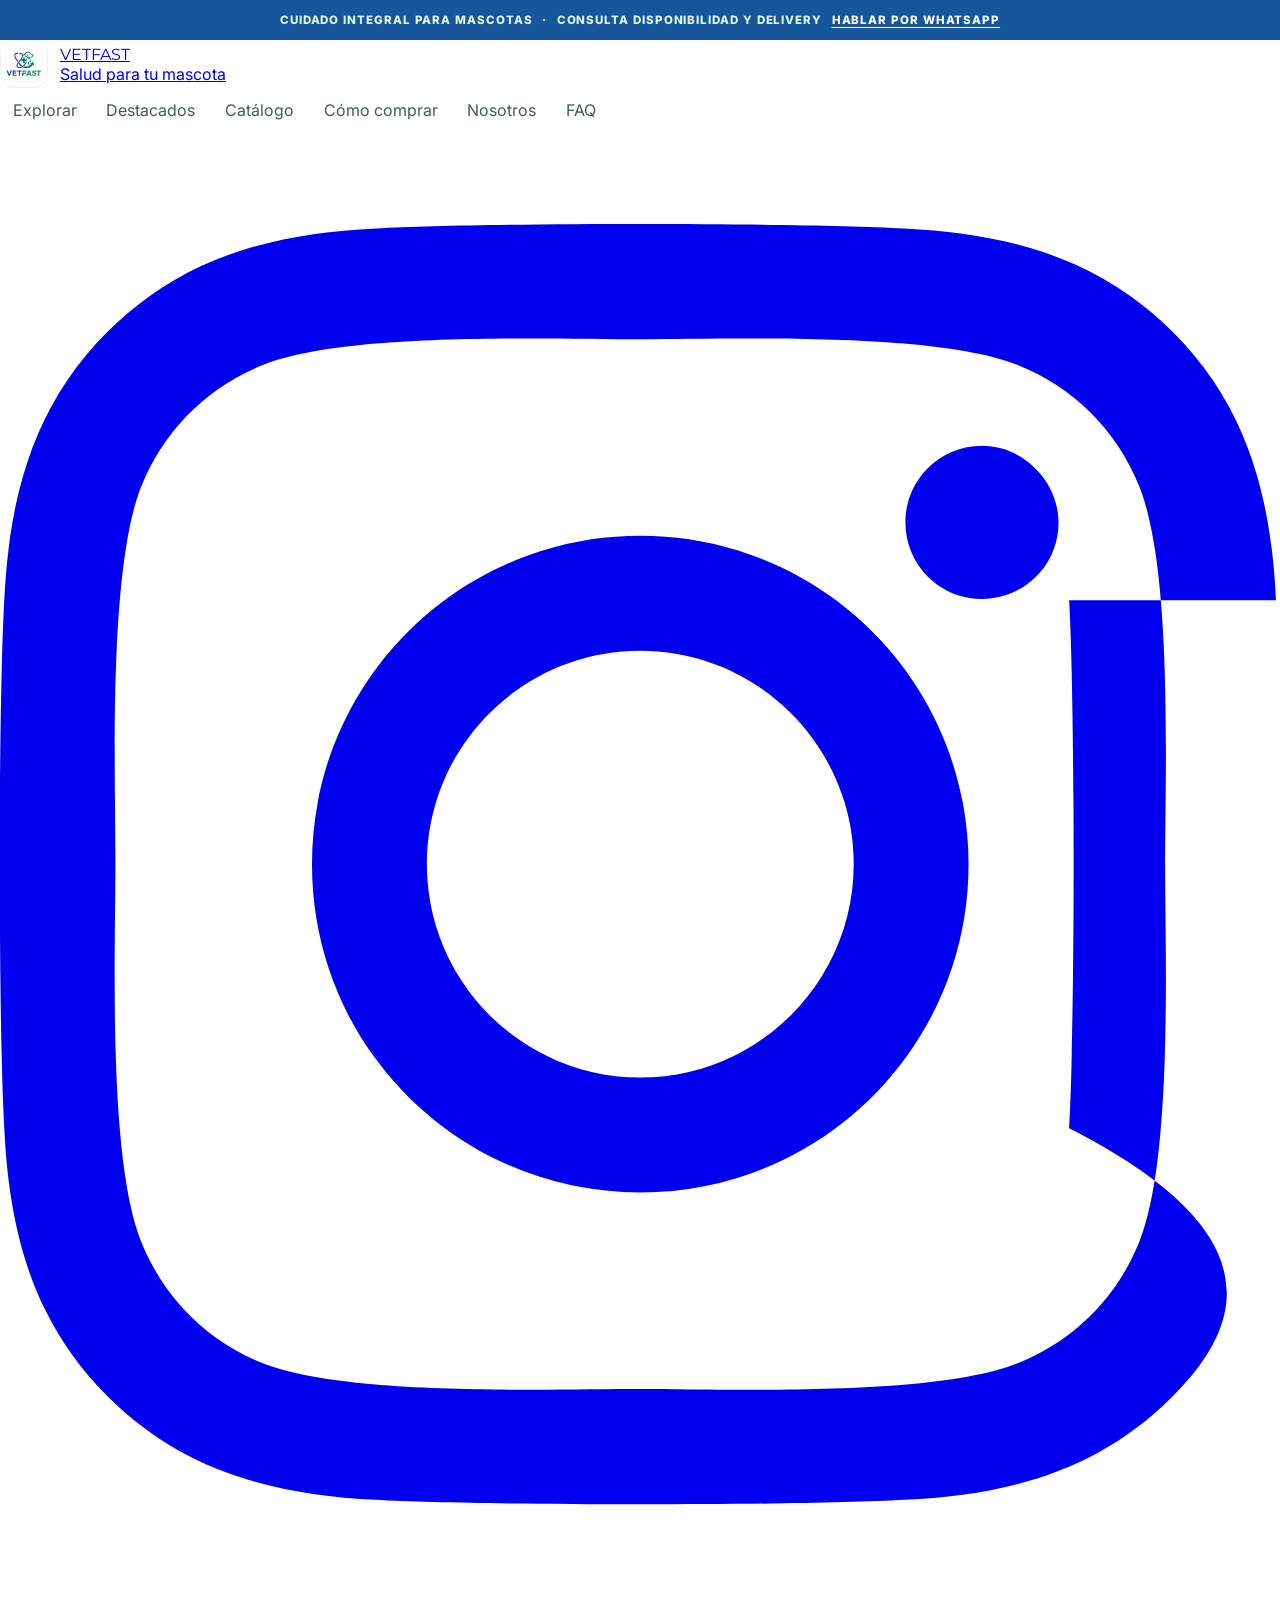
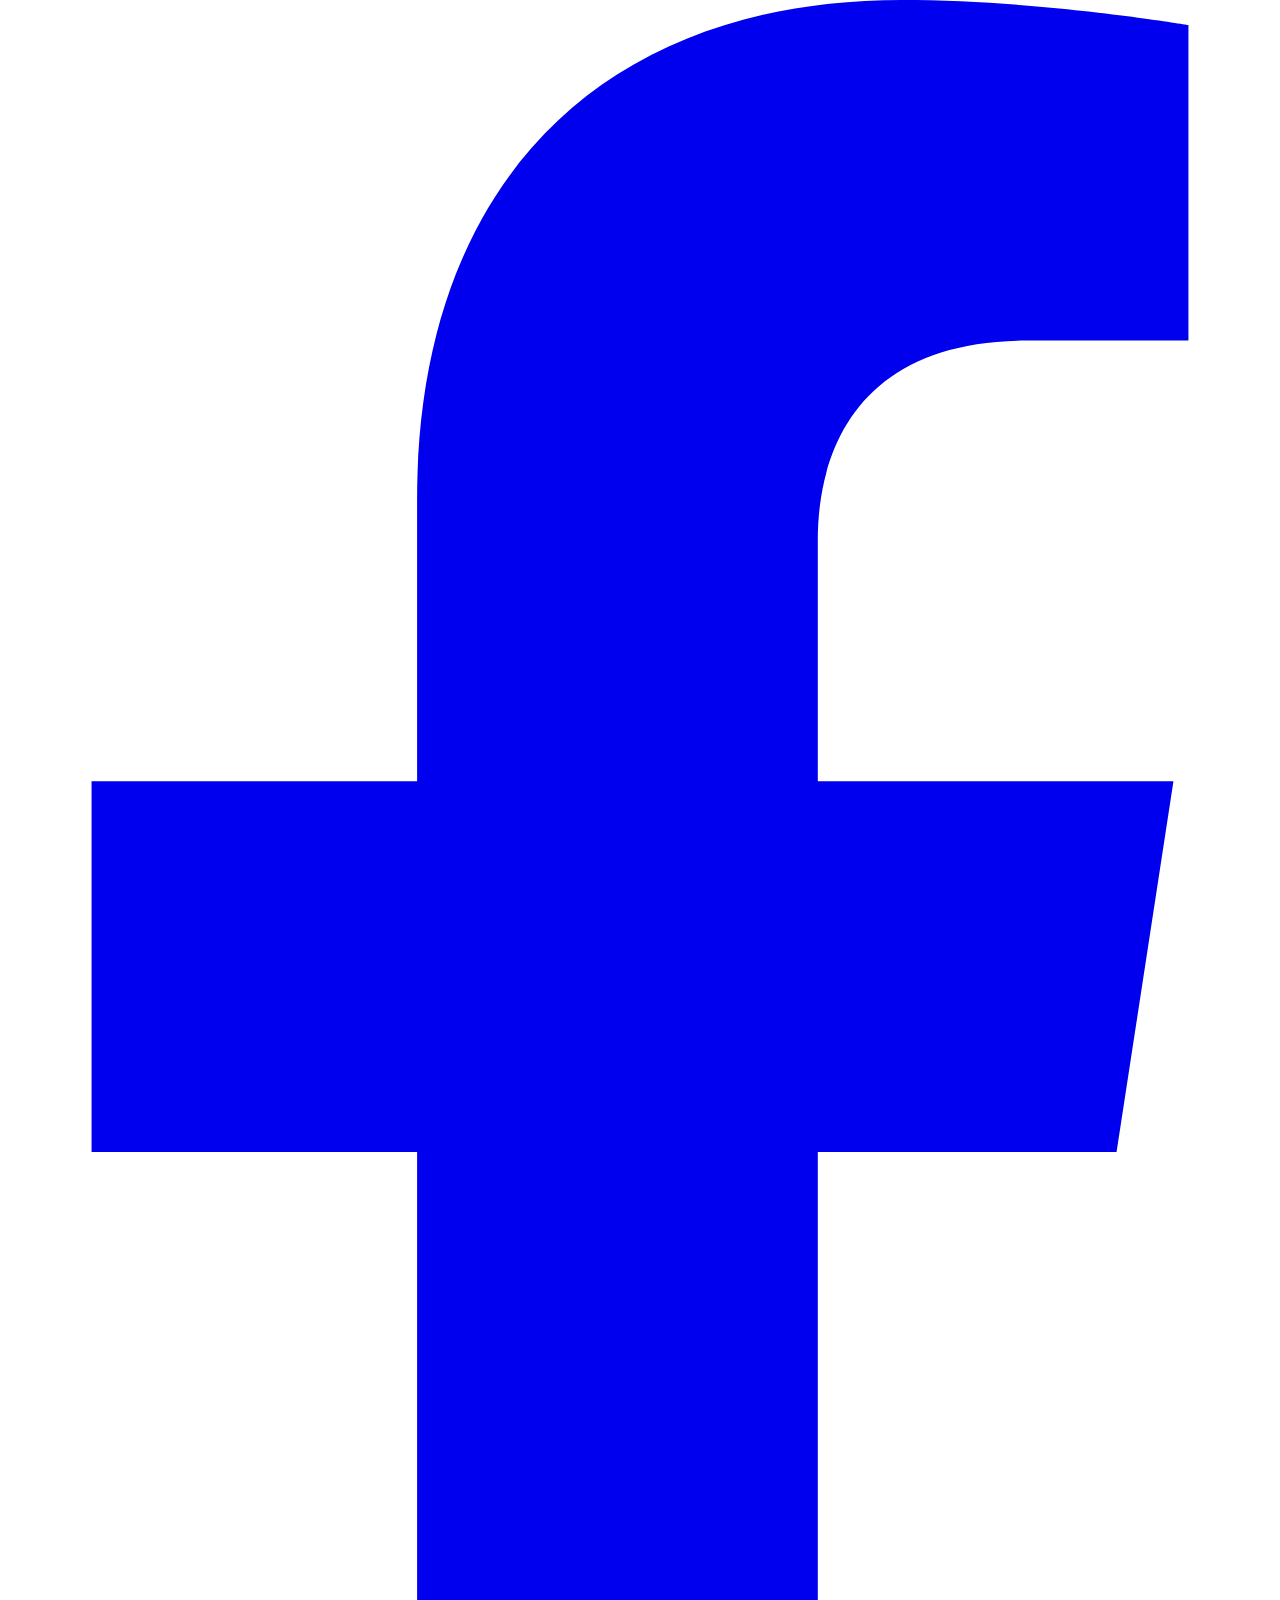
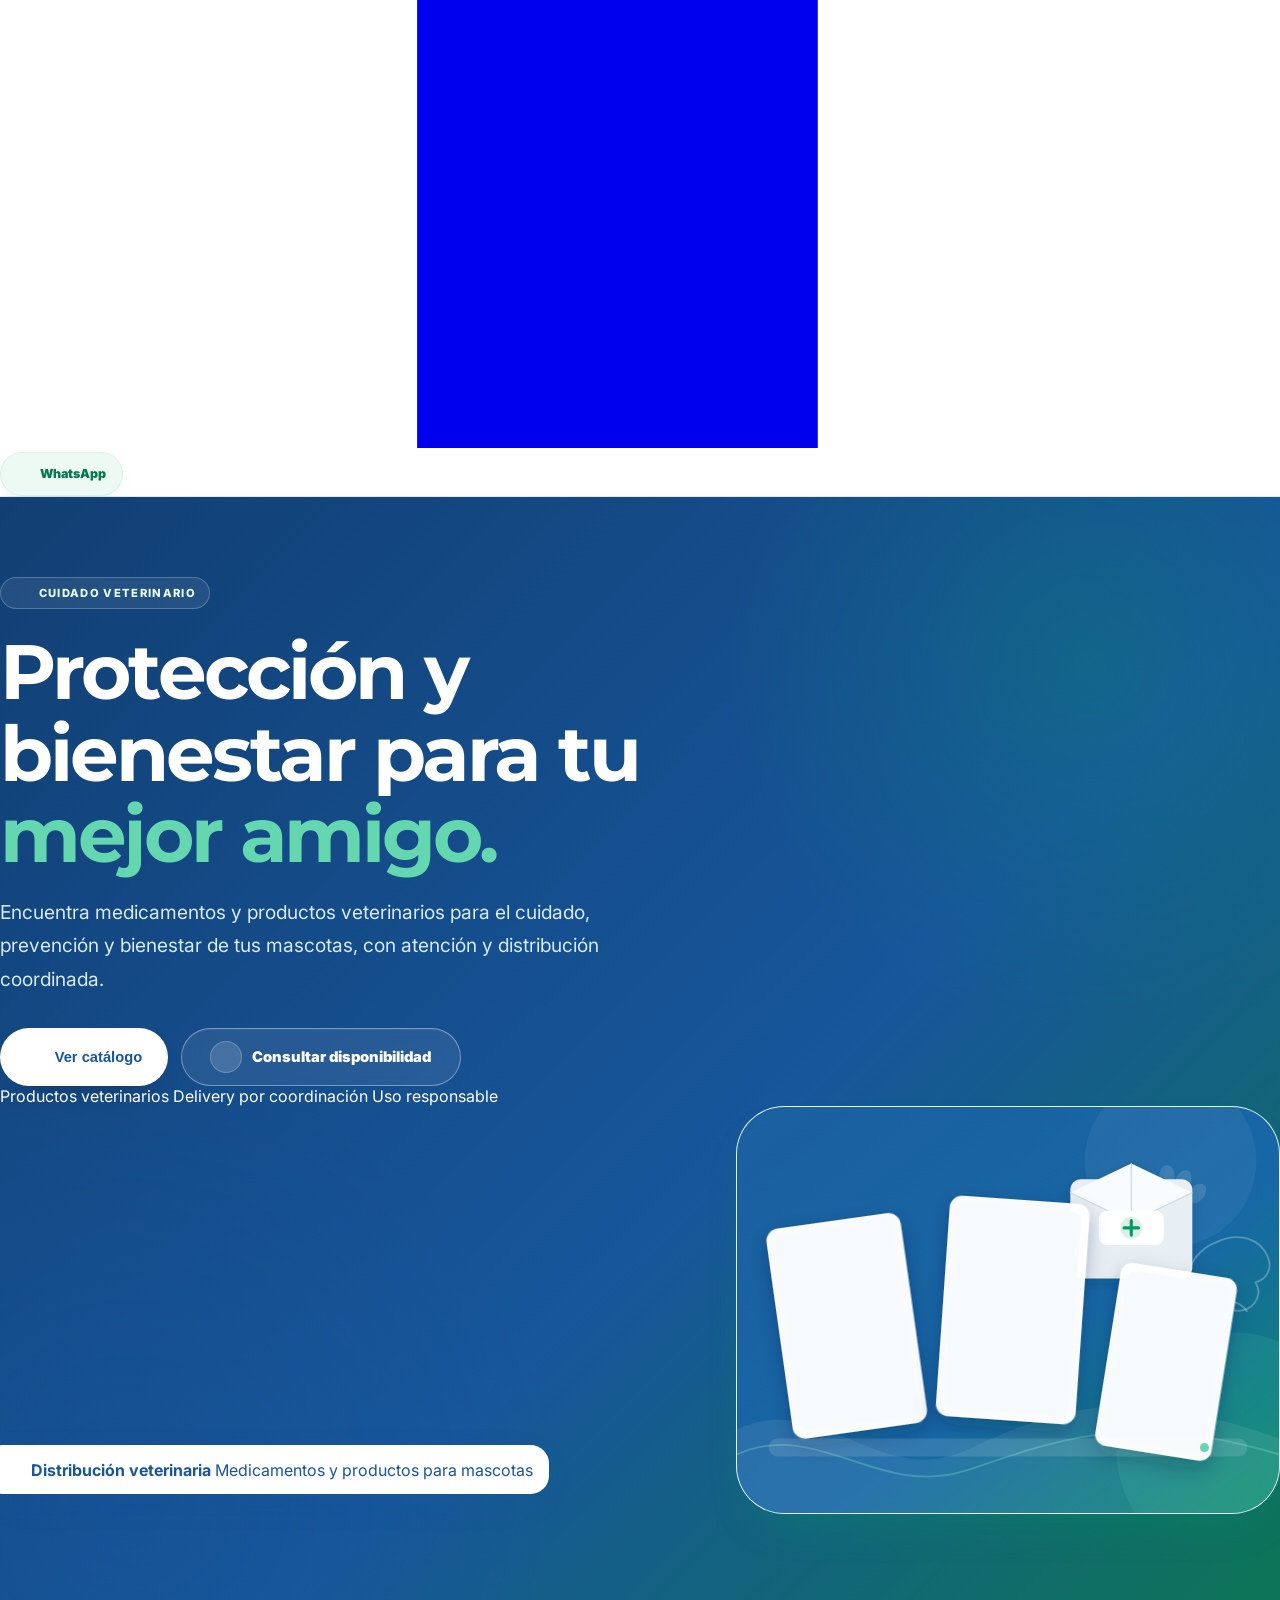
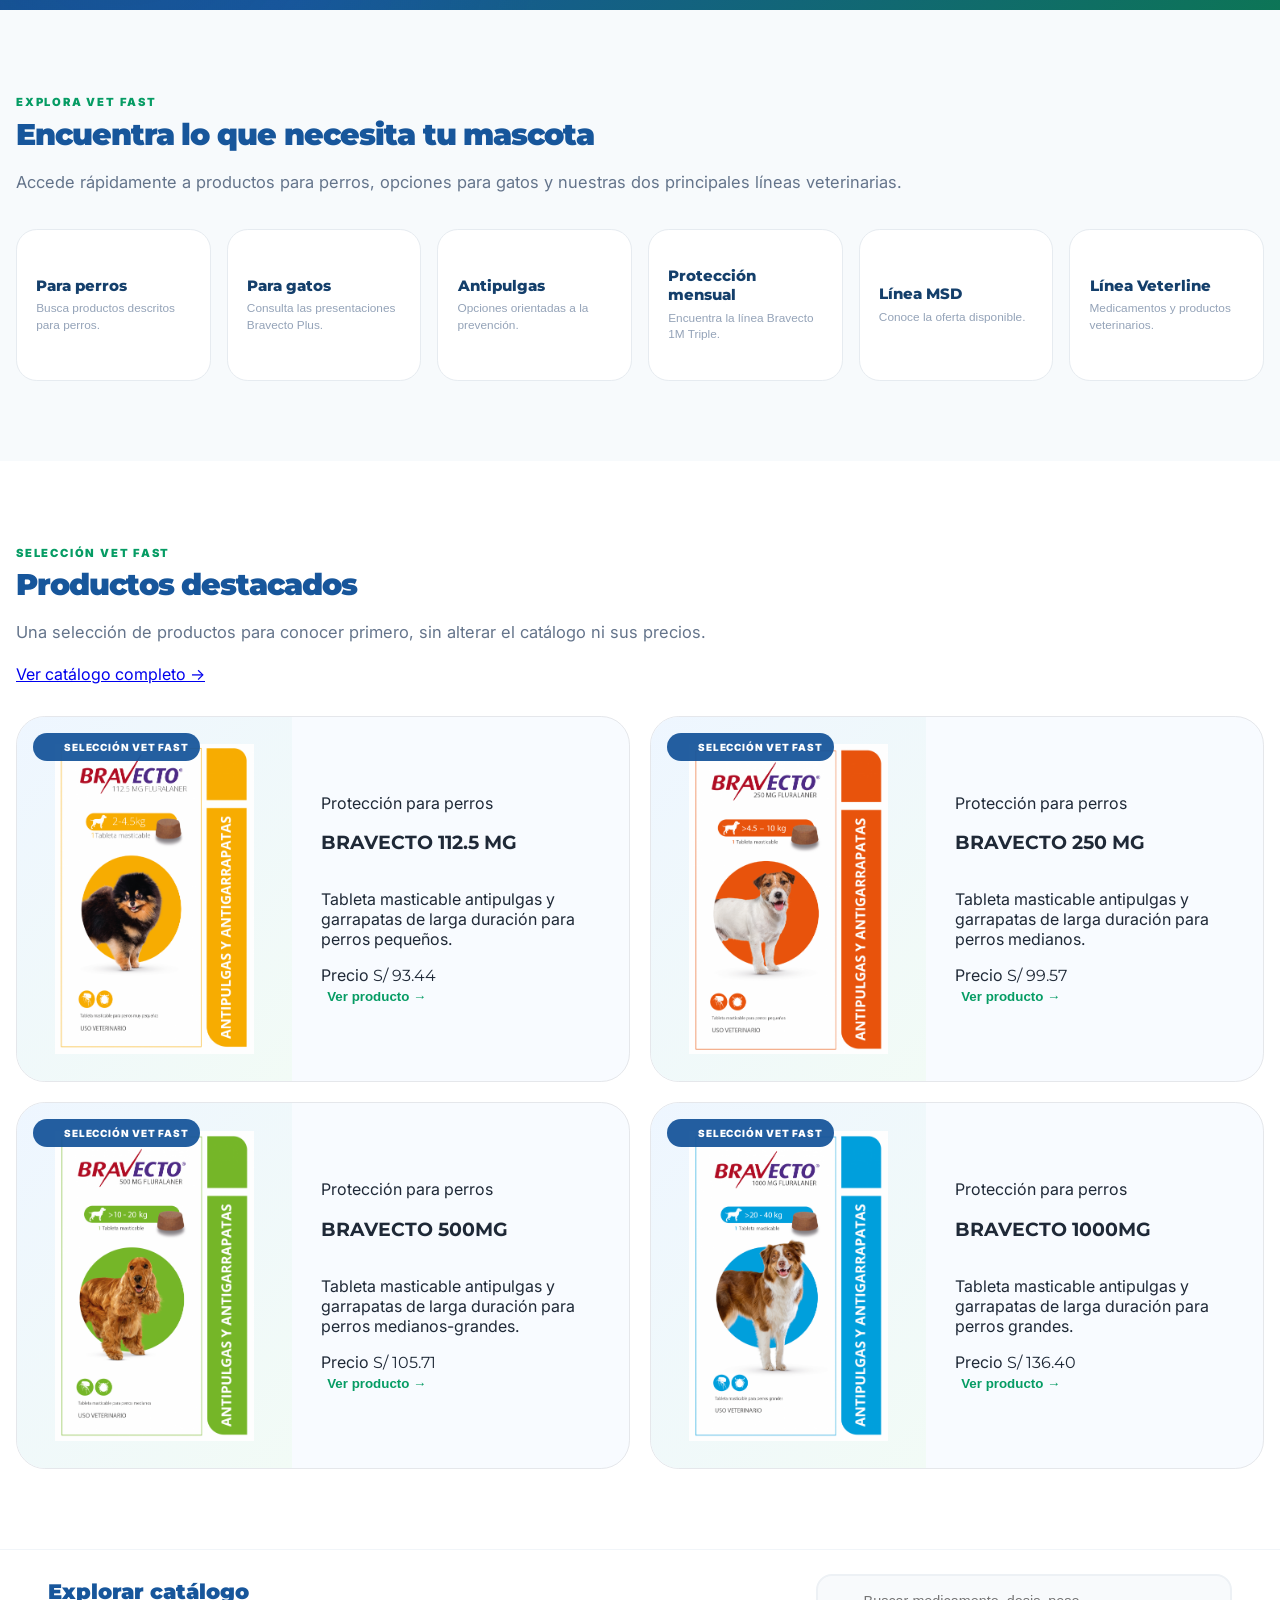
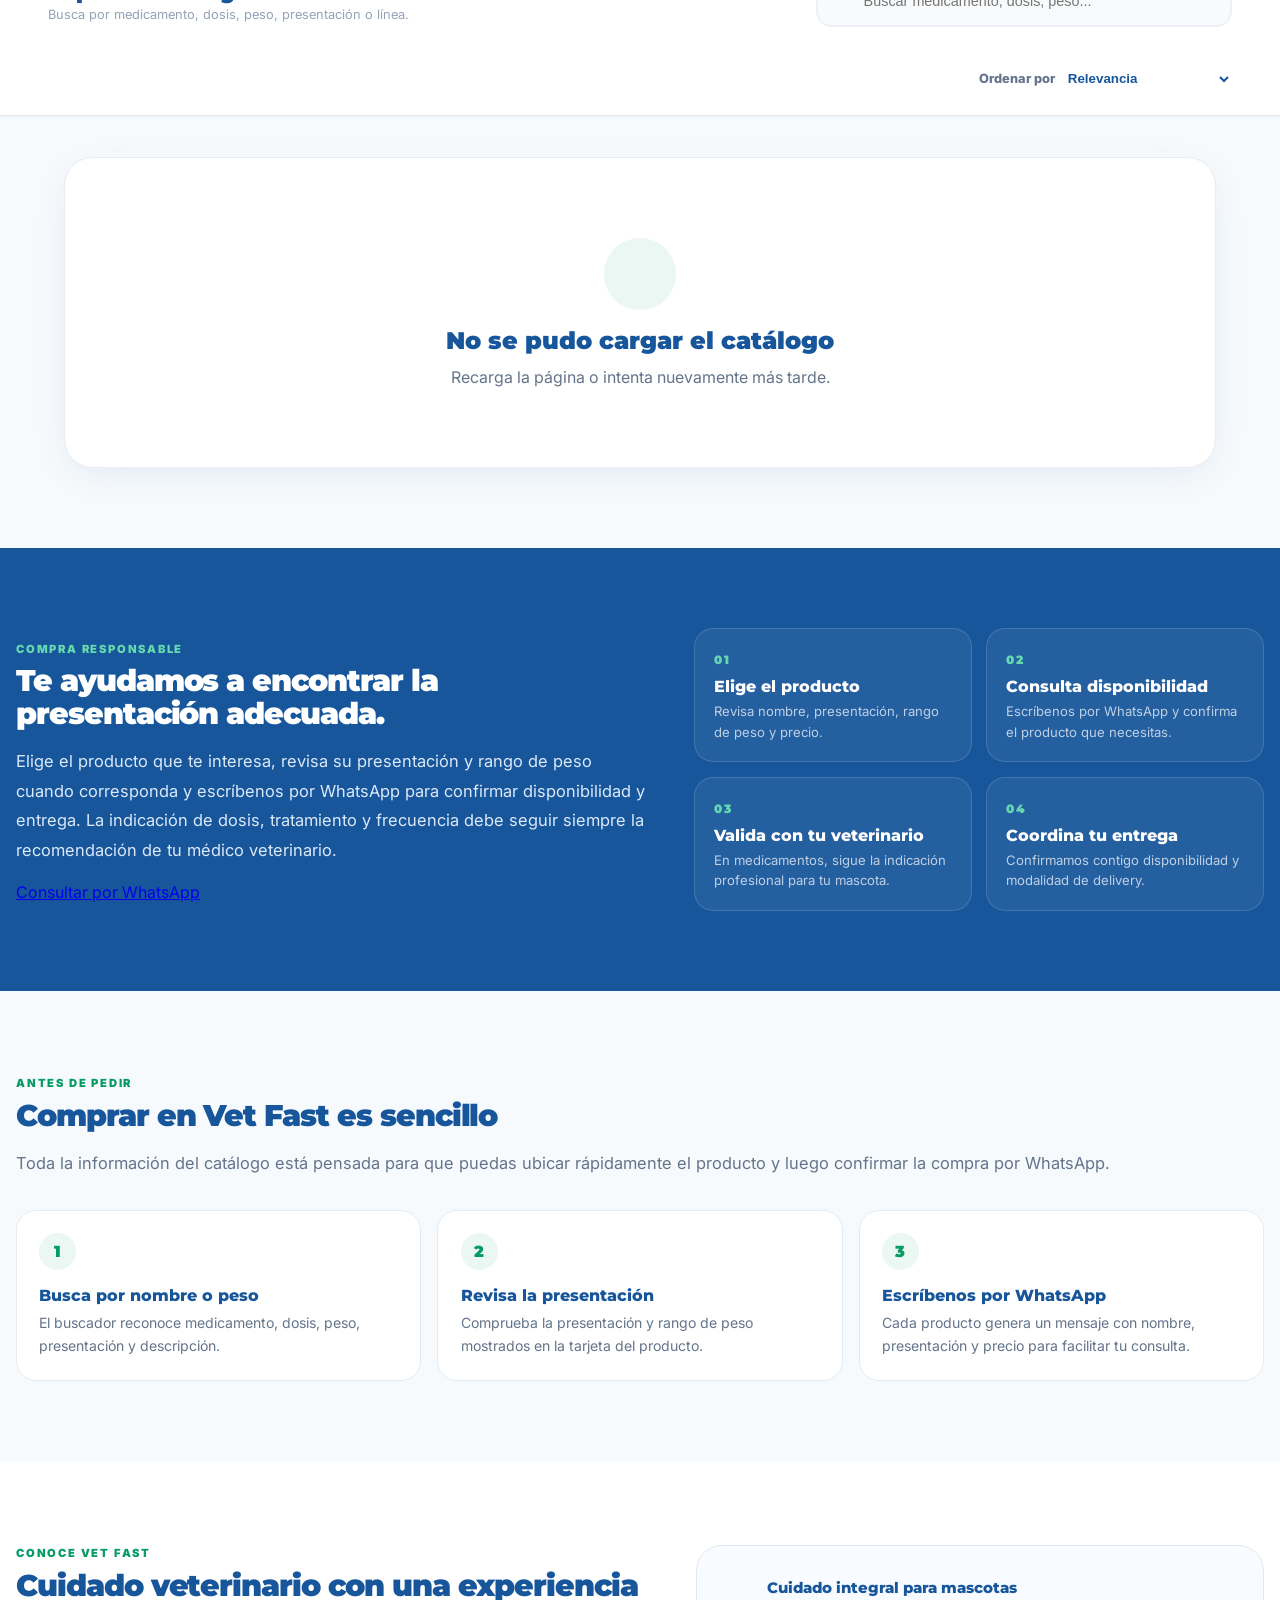
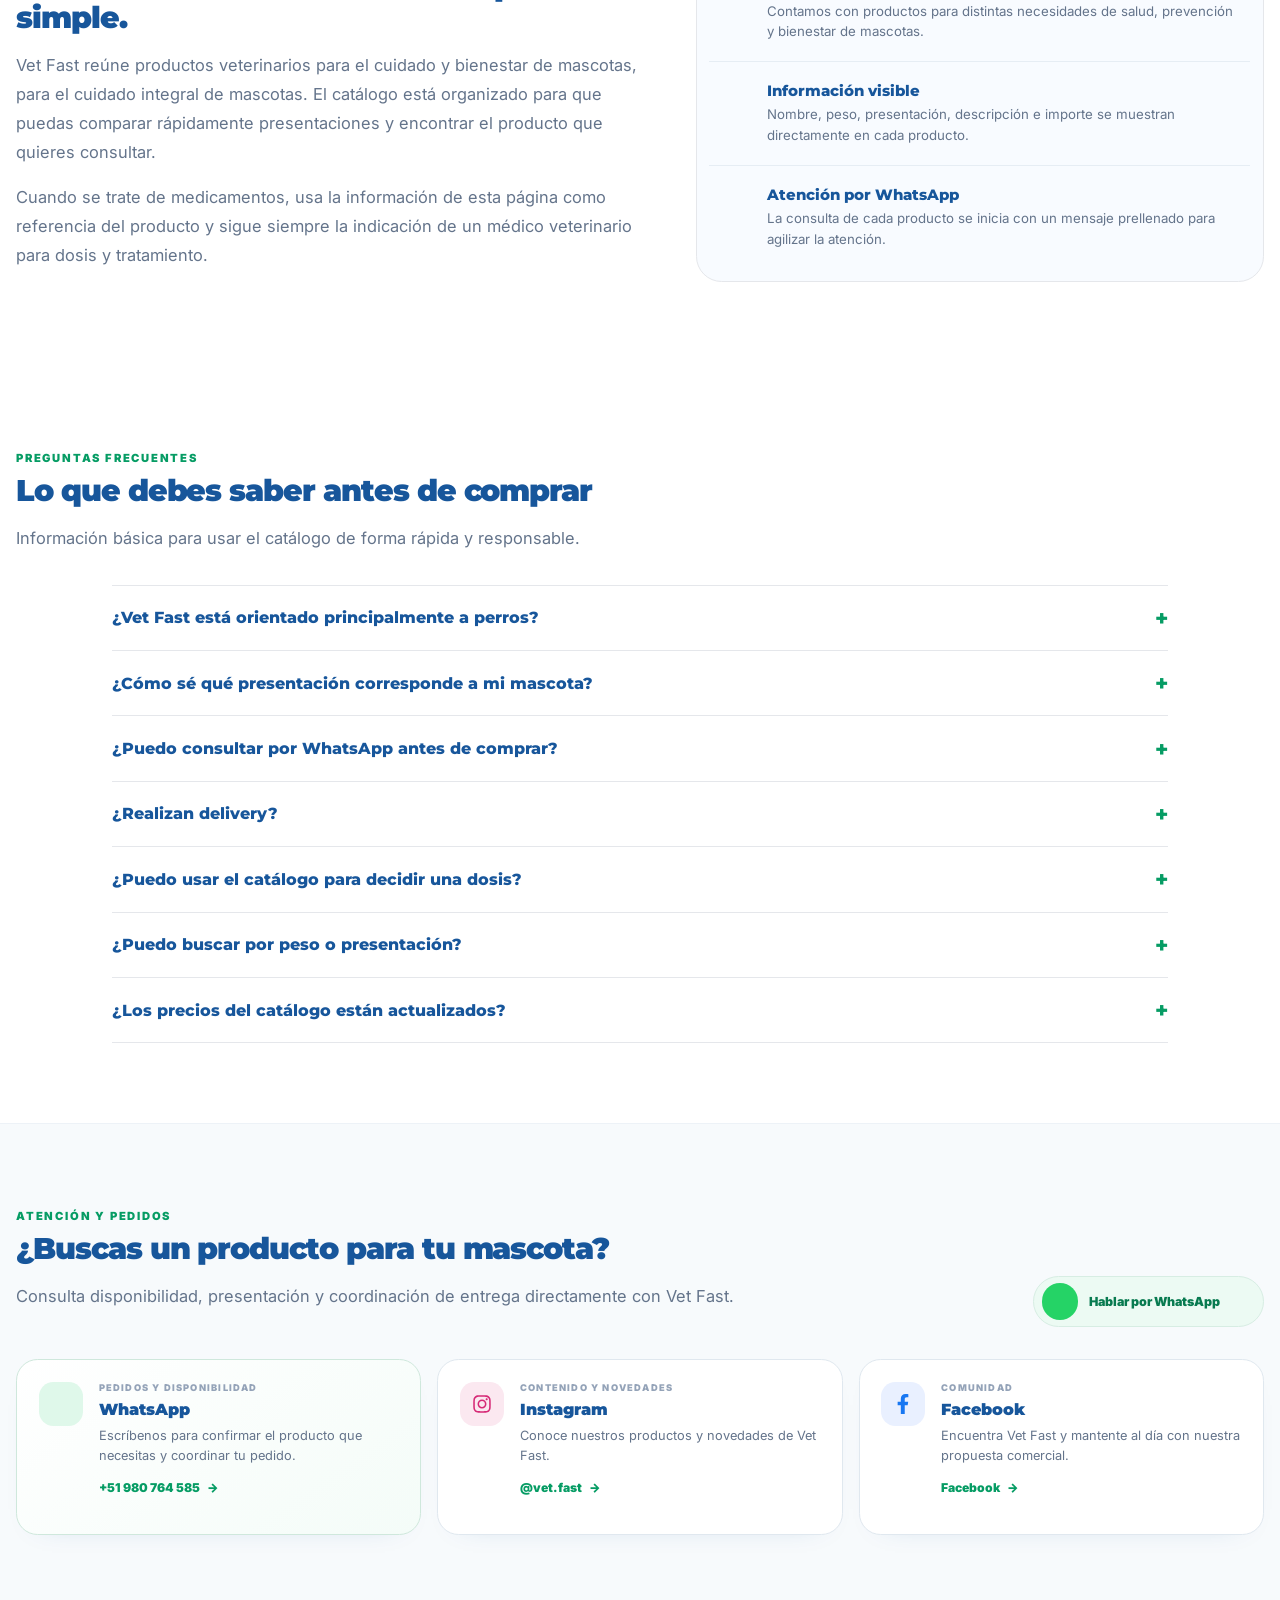
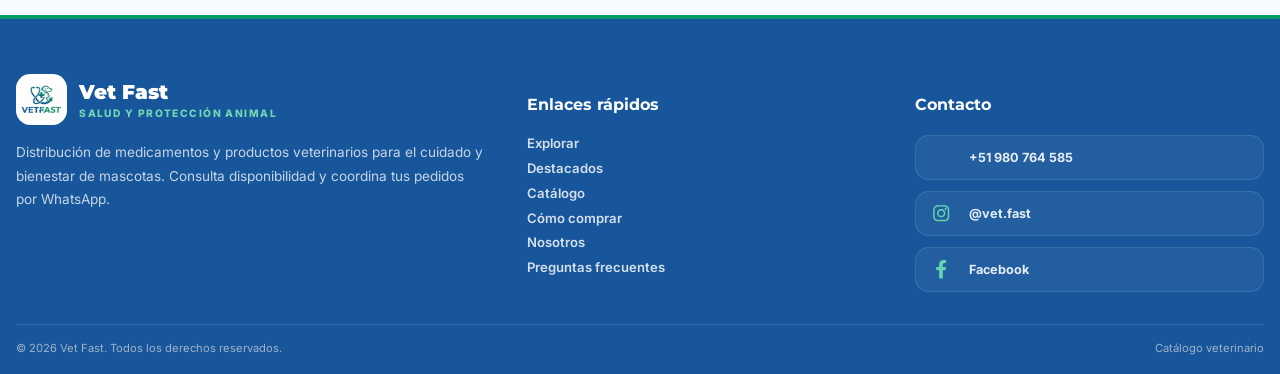
==== commit 3faa8096: "seo: improve metadata and social previews" ====
--- a/index.html
+++ b/index.html
@@ -5,14 +5,25 @@
     <meta name="viewport" content="width=device-width, initial-scale=1.0">
 
     <title>Vet Fast | Catálogo Veterinario para Perros y Mascotas</title>
-    <meta name="description" content="Catálogo de productos veterinarios Vet Fast. Antiparasitarios, medicamentos y productos para el cuidado de perros y mascotas. Consulta disponibilidad y delivery por WhatsApp.">
+    <meta name="description" content="Catálogo de productos veterinarios Vet Fast. Antiparasitarios, medicamentos y productos para perros y mascotas. Consulta disponibilidad, precios y delivery por WhatsApp.">
+    <meta name="author" content="Vet Fast">
     <meta name="theme-color" content="#17569b">
+    <link rel="canonical" href="https://tygersolis.github.io/VetFast/">
+    <link rel="icon" href="assets/favicon.svg" type="image/svg+xml">
+    <link rel="alternate icon" href="assets/favicon.svg">
+    <link rel="apple-touch-icon" href="assets/favicon.svg">
 
     <meta property="og:title" content="Vet Fast | Catálogo Veterinario">
     <meta property="og:description" content="Productos veterinarios para el cuidado y bienestar de tu mascota. Consulta disponibilidad por WhatsApp.">
     <meta property="og:type" content="website">
-    <meta property="og:image" content="assets/logo-vetfast.png">
+    <meta property="og:url" content="https://tygersolis.github.io/VetFast/">
+    <meta property="og:image" content="https://tygersolis.github.io/VetFast/assets/logo-vetfast.png">
+    <meta property="og:image:alt" content="Vet Fast — catálogo veterinario">
     <meta property="og:locale" content="es_PE">
+    <meta name="twitter:card" content="summary_large_image">
+    <meta name="twitter:title" content="Vet Fast | Catálogo Veterinario">
+    <meta name="twitter:description" content="Productos veterinarios para el cuidado y bienestar de mascotas. Consulta disponibilidad por WhatsApp.">
+    <meta name="twitter:image" content="https://tygersolis.github.io/VetFast/assets/logo-vetfast.png">
 
     <script type="application/ld+json">
     {
@@ -133,7 +144,7 @@
 
                 <div class="hero-visual">
                     <div class="hero-product">
-                        <img src="assets/vetfast-hero-distribucion.svg" alt="Productos veterinarios y elementos de distribución para el cuidado de mascotas" decoding="async">
+                        <img src="assets/vetfast-hero-distribucion.svg" alt="Productos veterinarios y elementos de distribución para el cuidado de mascotas" width="800" height="800" decoding="async" fetchpriority="high">
                     </div>
                     <div class="hero-chip">
                         <i data-lucide="package-check"></i>
@@ -213,7 +224,7 @@
                 </div>
                 <div class="search-wrap">
                     <i data-lucide="search"></i>
-                    <input id="search-input" type="search" autocomplete="off" placeholder="Buscar medicamento, dosis, peso...">
+                    <input id="search-input" type="search" autocomplete="off" aria-label="Buscar productos veterinarios" placeholder="Buscar medicamento, dosis, peso...">
                 </div>
             </div>
 
--- a/styles.css
+++ b/styles.css
@@ -1209,66 +1209,169 @@
 
 .contact-section {
     background: #f7fafc;
+    border-top: 1px solid #edf2f7;
+}
+
+.contact-section-head {
+    display: flex;
+    align-items: flex-end;
+    justify-content: space-between;
+    gap: 2rem;
+    margin-bottom: 2rem;
+}
+
+.contact-main-cta {
+    display: inline-flex;
+    align-items: center;
+    gap: .65rem;
+    flex: 0 0 auto;
+    min-height: 3.2rem;
+    padding: 0 1rem 0 .45rem;
+    border-radius: 999px;
+    border: 1px solid #d7ede3;
+    background: #ecfaf3;
+    color: #087a50;
+    text-decoration: none;
+    font-size: .78rem;
+    font-weight: 900;
+    transition: transform .22s ease, background .22s ease, border-color .22s ease, box-shadow .22s ease;
+}
+
+.contact-main-cta:hover,
+.contact-main-cta:focus-visible {
+    transform: translateY(-2px);
+    border-color: #9bd7bd;
+    background: #e3f7ed;
+    box-shadow: 0 12px 28px -20px rgba(6,156,100,.55);
+    outline: none;
+}
+
+.contact-main-cta-icon {
+    width: 2.3rem;
+    height: 2.3rem;
+    display: inline-flex;
+    align-items: center;
+    justify-content: center;
+    border-radius: 999px;
+    background: #25d366;
+    color: #fff;
+}
+
+.contact-main-cta-icon svg,
+.contact-main-cta-icon i {
+    width: 1.05rem;
+    height: 1.05rem;
+}
+
+.contact-main-cta > svg,
+.contact-main-cta > i {
+    width: .9rem;
+    height: .9rem;
+    margin-left: .15rem;
 }
 
 .contact-panel {
     display: grid;
-    grid-template-columns: 1fr 1fr;
-    gap: 1.25rem;
+    grid-template-columns: repeat(3, minmax(0, 1fr));
+    gap: 1rem;
 }
 
 .contact-card {
-    padding: 1.5rem;
-    border: 1px solid #e1e9f0;
-    border-radius: 1.5rem;
+    display: grid;
+    grid-template-columns: auto 1fr;
+    gap: 1rem;
+    min-height: 11rem;
+    padding: 1.35rem;
+    border: 1px solid #e0e8ef;
+    border-radius: 1.35rem;
     background: #fff;
+    box-shadow: 0 10px 28px -26px rgba(23,86,155,.35);
+    transition: transform .22s ease, box-shadow .22s ease, border-color .22s ease;
+}
+
+.contact-card:hover {
+    transform: translateY(-3px);
+    border-color: #cfe0ea;
+    box-shadow: 0 18px 35px -26px rgba(23,86,155,.38);
+}
+
+.contact-card-featured {
+    border-color: #cfe8dc;
+    background: linear-gradient(145deg, #ffffff 0%, #f4fcf8 100%);
+}
+
+.contact-card-icon {
+    width: 2.75rem;
+    height: 2.75rem;
+    display: inline-flex;
+    align-items: center;
+    justify-content: center;
+    border-radius: .9rem;
+    flex: 0 0 auto;
+}
+
+.contact-card-icon svg {
+    width: 1.25rem;
+    height: 1.25rem;
+}
+
+.contact-card-icon-wa {
+    background: #dff8ea;
+    color: #0a9862;
+}
+
+.contact-card-icon-ig {
+    background: #fbe8f0;
+    color: #d62976;
+}
+
+.contact-card-icon-fb {
+    background: #e9f0ff;
+    color: #1877f2;
+}
+
+.contact-card-label {
+    display: block;
+    margin-bottom: .35rem;
+    color: #94a3b8;
+    font-size: .58rem;
+    font-weight: 900;
+    letter-spacing: .13em;
+    text-transform: uppercase;
 }
 
 .contact-card h3 {
     margin: 0;
     color: var(--brand-900);
     font-family: 'Montserrat', sans-serif;
-    font-size: 1.05rem;
+    font-size: 1.02rem;
     font-weight: 900;
 }
 
 .contact-card p {
-    margin: .5rem 0 0;
+    margin: .45rem 0 0;
     color: #64748b;
-    line-height: 1.65;
-}
-
-.contact-actions {
-    display: flex;
-    flex-wrap: wrap;
-    gap: .65rem;
-    margin-top: 1rem;
-}
-
-.contact-actions a {
+    font-size: .8rem;
+    line-height: 1.6;
+}
+
+.contact-card-link {
     display: inline-flex;
     align-items: center;
     gap: .45rem;
-    padding: .75rem 1rem;
-    border-radius: .9rem;
+    margin-top: .85rem;
+    color: var(--brand-accent);
     text-decoration: none;
-    font-size: .78rem;
-    font-weight: 900;
-}
-
-.contact-actions i {
-    width: 1rem;
-    height: 1rem;
-}
-
-.contact-wa {
-    background: #25D366;
-    color: #fff;
-}
-
-.contact-ig {
-    background: #f1f5f9;
-    color: var(--brand-900);
+    font-size: .76rem;
+    font-weight: 900;
+}
+
+.contact-card-link span {
+    transition: transform .18s ease;
+}
+
+.contact-card-link:hover span {
+    transform: translateX(3px);
 }
 
 .site-footer {
@@ -1343,16 +1446,32 @@
 
 .footer-contact {
     display: grid;
-    gap: .6rem;
+    gap: .7rem;
 }
 
 .footer-contact a {
-    display: inline-flex;
-    align-items: center;
-    gap: .6rem;
-    color: #d5e0ed;
+    display: grid;
+    grid-template-columns: 2.2rem 1fr;
+    align-items: center;
+    gap: .65rem;
+    min-height: 2.8rem;
+    padding: .45rem .65rem .45rem .45rem;
+    border: 1px solid rgba(255,255,255,.10);
+    border-radius: .85rem;
+    background: rgba(255,255,255,.05);
+    color: #e6eef7;
     text-decoration: none;
-    font-size: .82rem;
+    font-size: .79rem;
+    font-weight: 700;
+    transition: transform .2s ease, background .2s ease, border-color .2s ease;
+}
+
+.footer-contact a:hover,
+.footer-contact a:focus-visible {
+    transform: translateX(3px);
+    background: rgba(255,255,255,.10);
+    border-color: rgba(101,215,176,.30);
+    outline: none;
 }
 
 .footer-contact i,
@@ -1360,6 +1479,18 @@
     width: 1rem;
     height: 1rem;
     color: #65d7b0;
+}
+
+.footer-contact a svg {
+    width: 1.15rem;
+    height: 1.15rem;
+    margin: 0 auto;
+}
+
+.footer-contact a:first-child i,
+.footer-contact a:first-child svg {
+    width: 1.1rem;
+    height: 1.1rem;
 }
 
 .footer-bottom {
@@ -1483,6 +1614,7 @@
     .guidance-grid,
     .about-grid,
     .contact-panel { grid-template-columns: 1fr; }
+    .contact-section-head { align-items: flex-start; flex-direction: column; }
     .footer-grid { grid-template-columns: 1.3fr 1fr; }
     .footer-grid > :last-child { grid-column: 1 / -1; }
 }
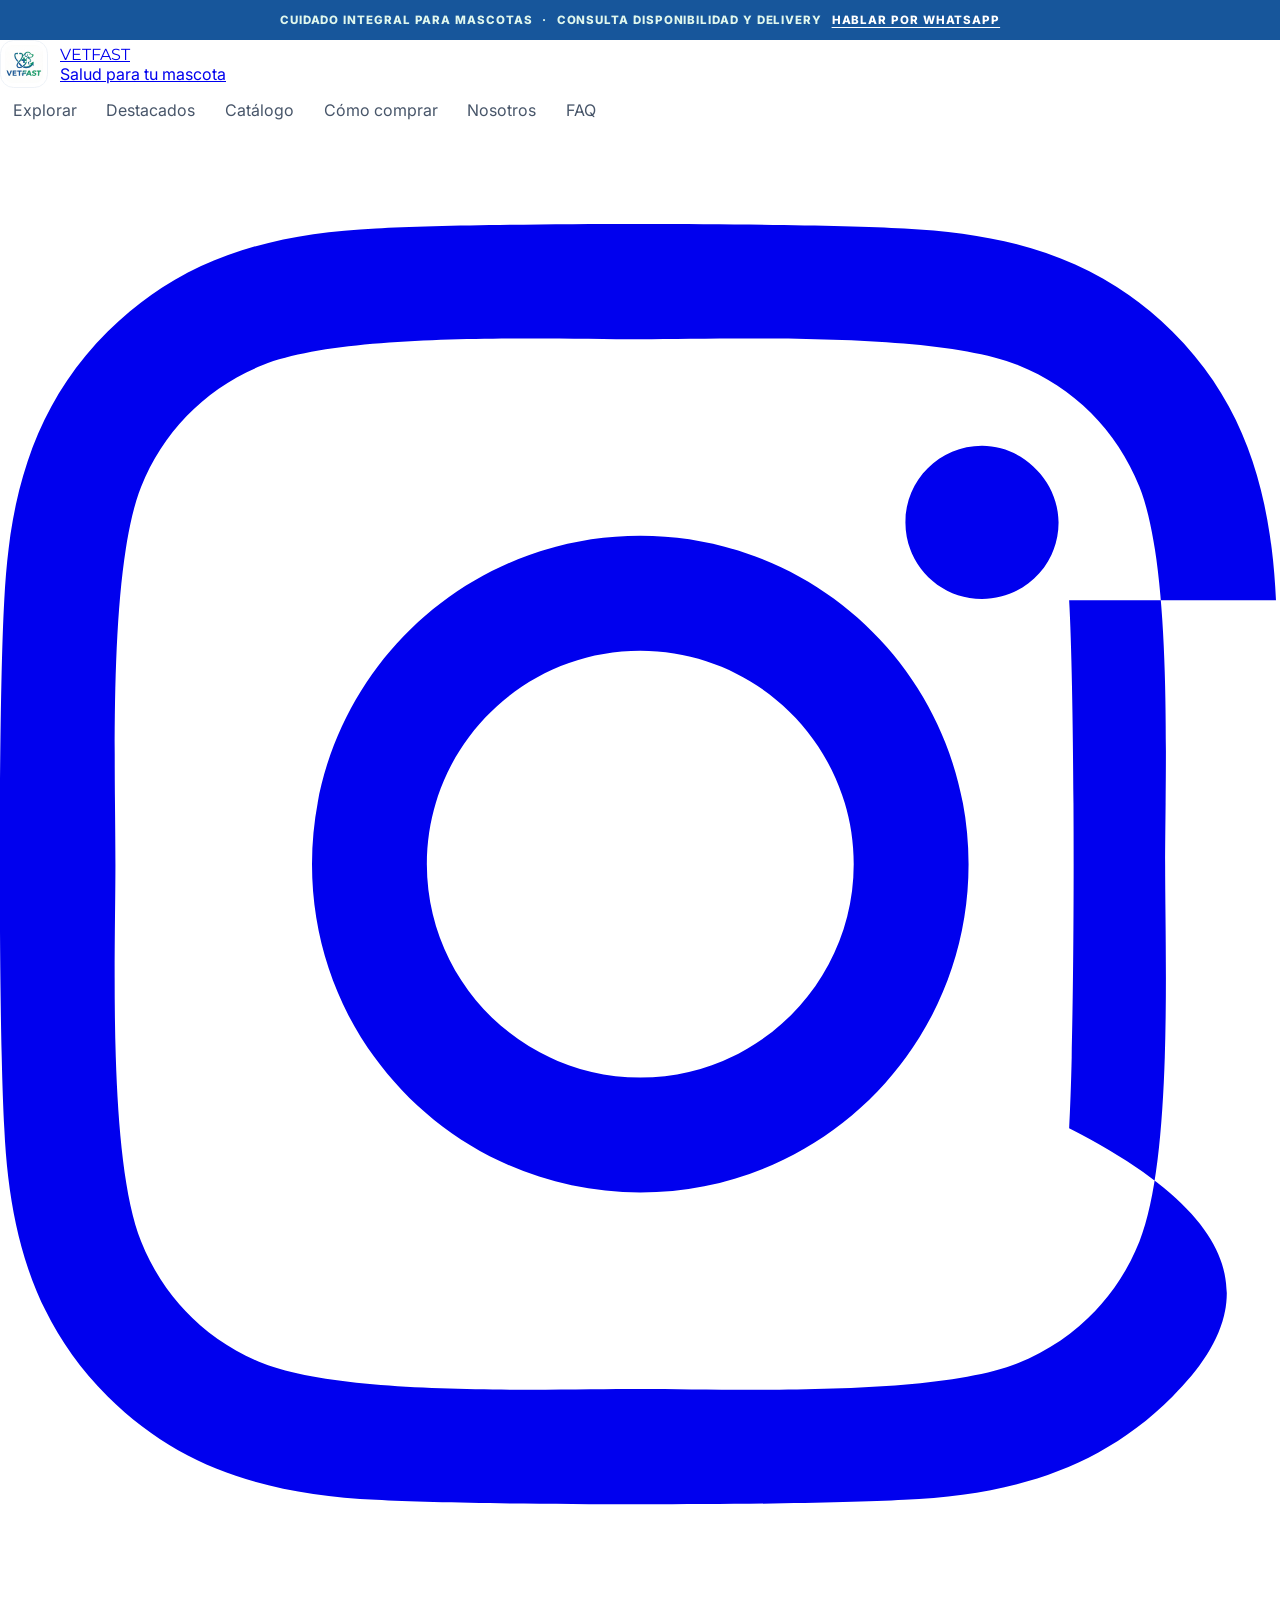
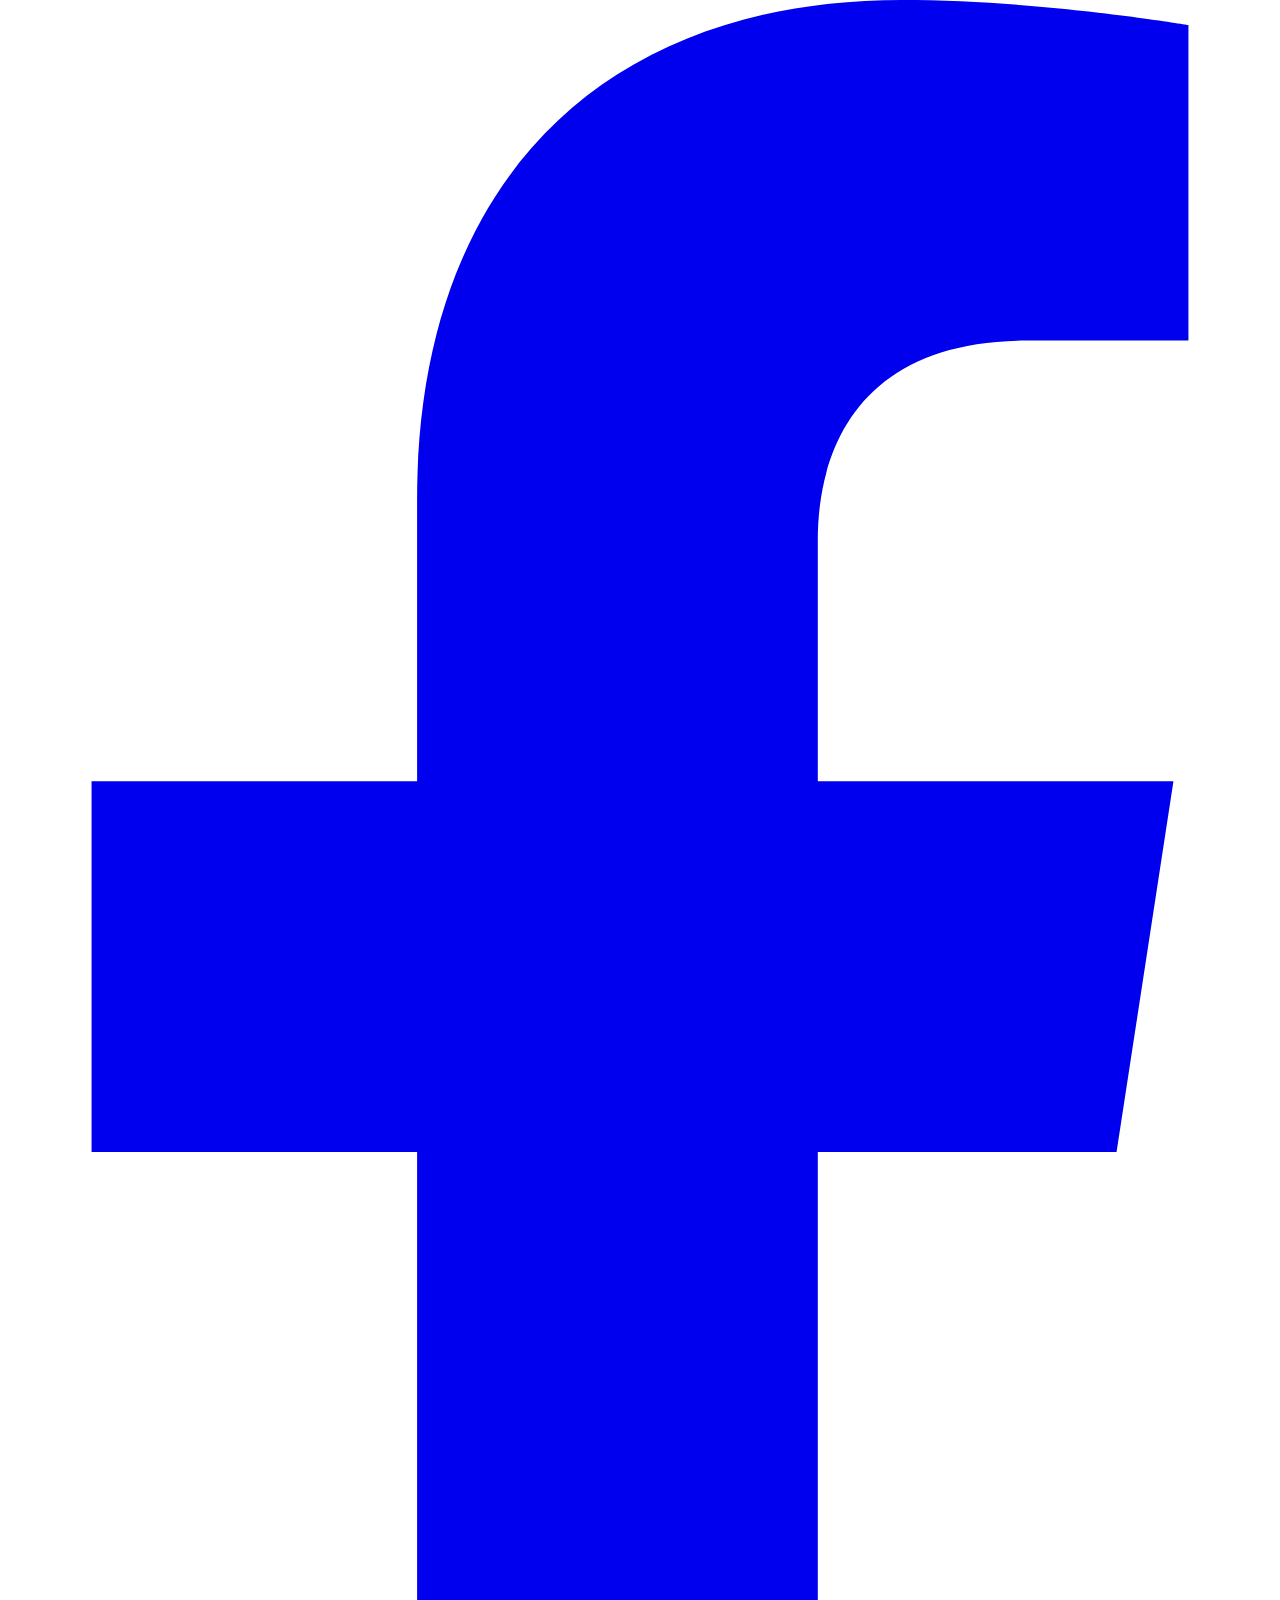
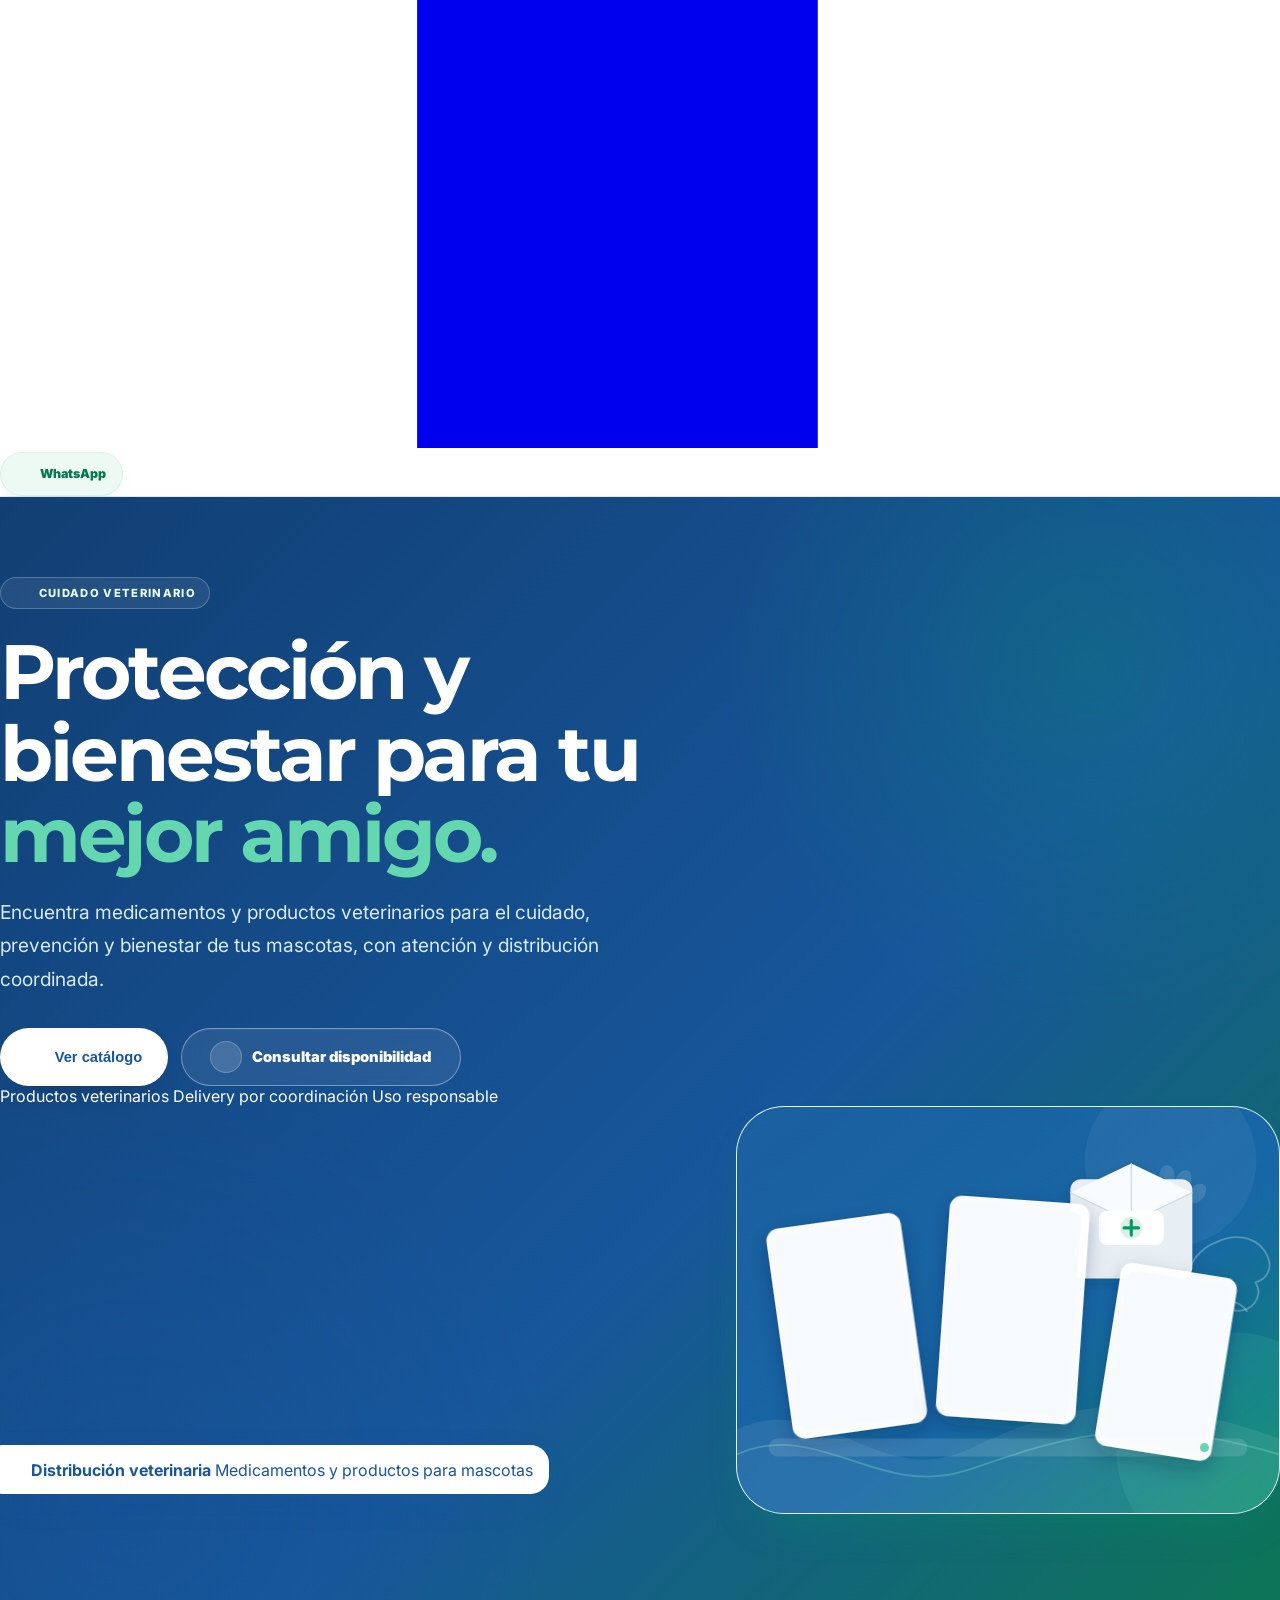
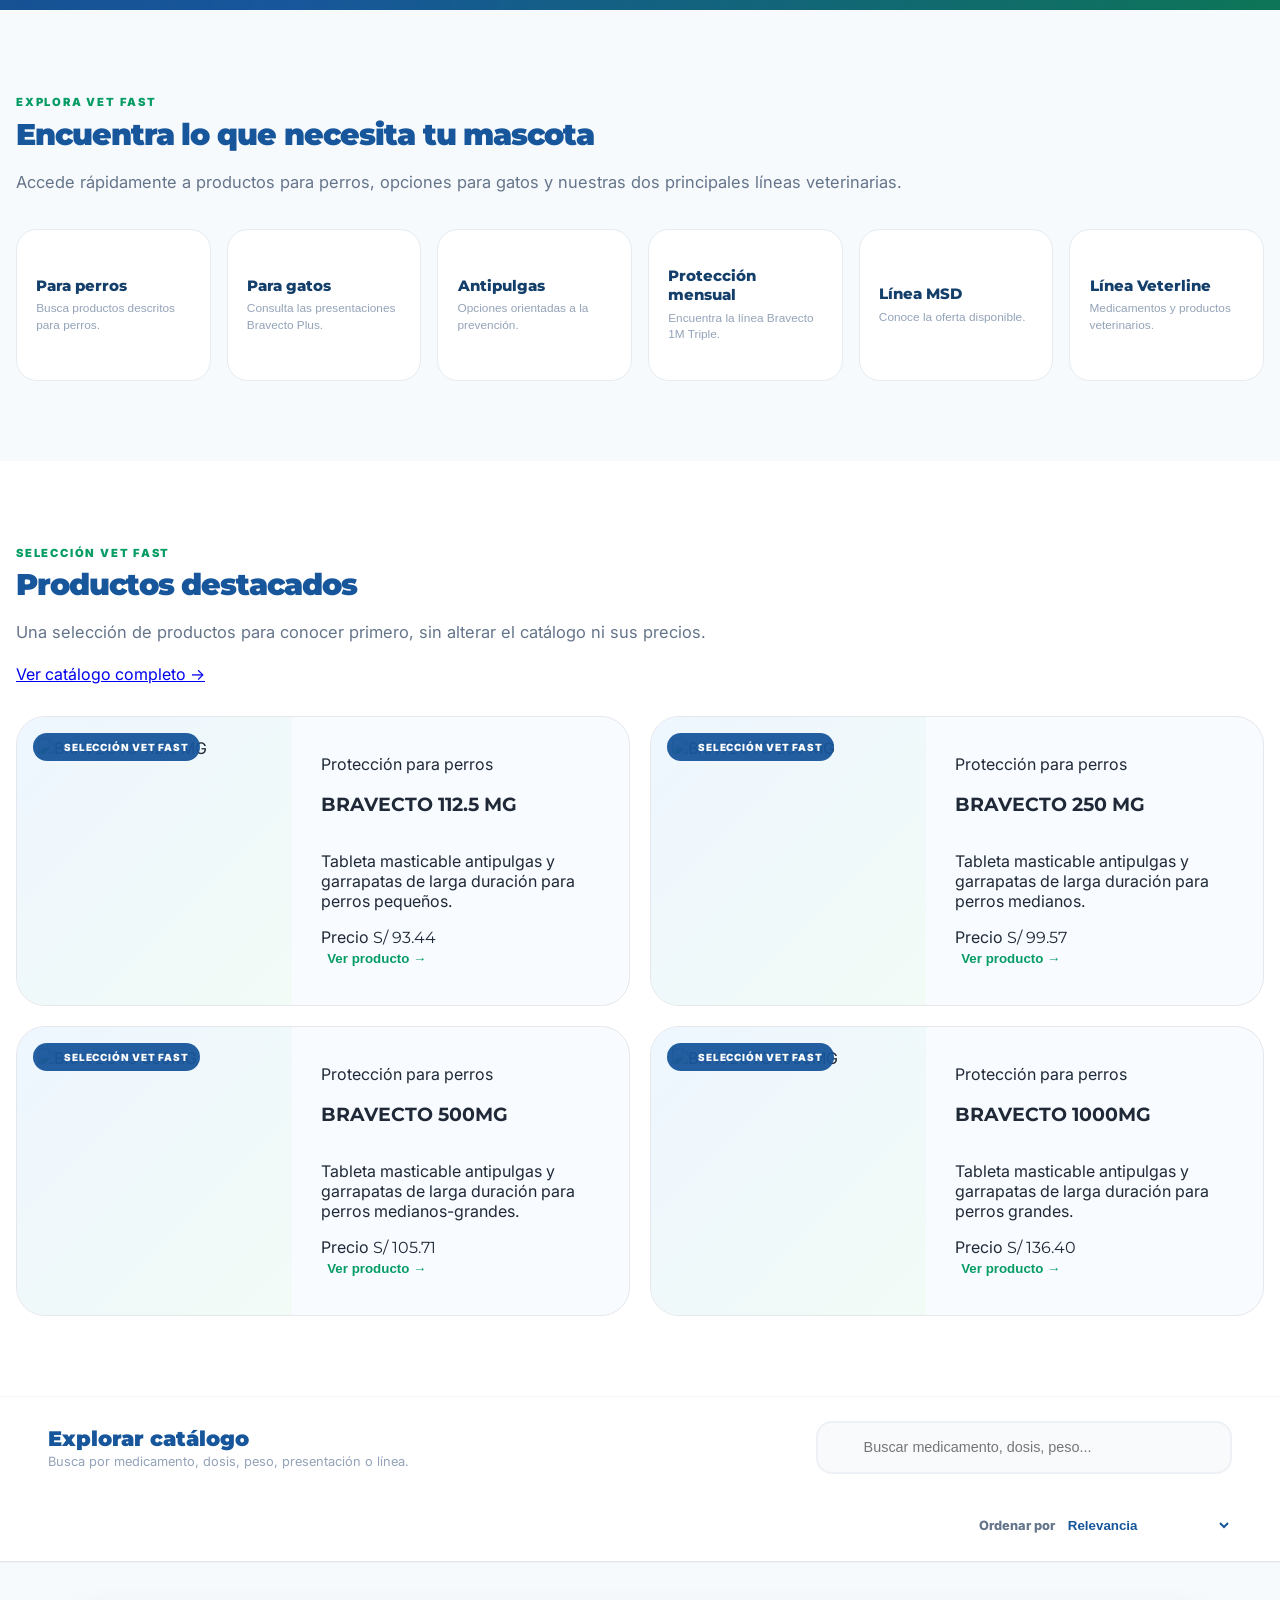
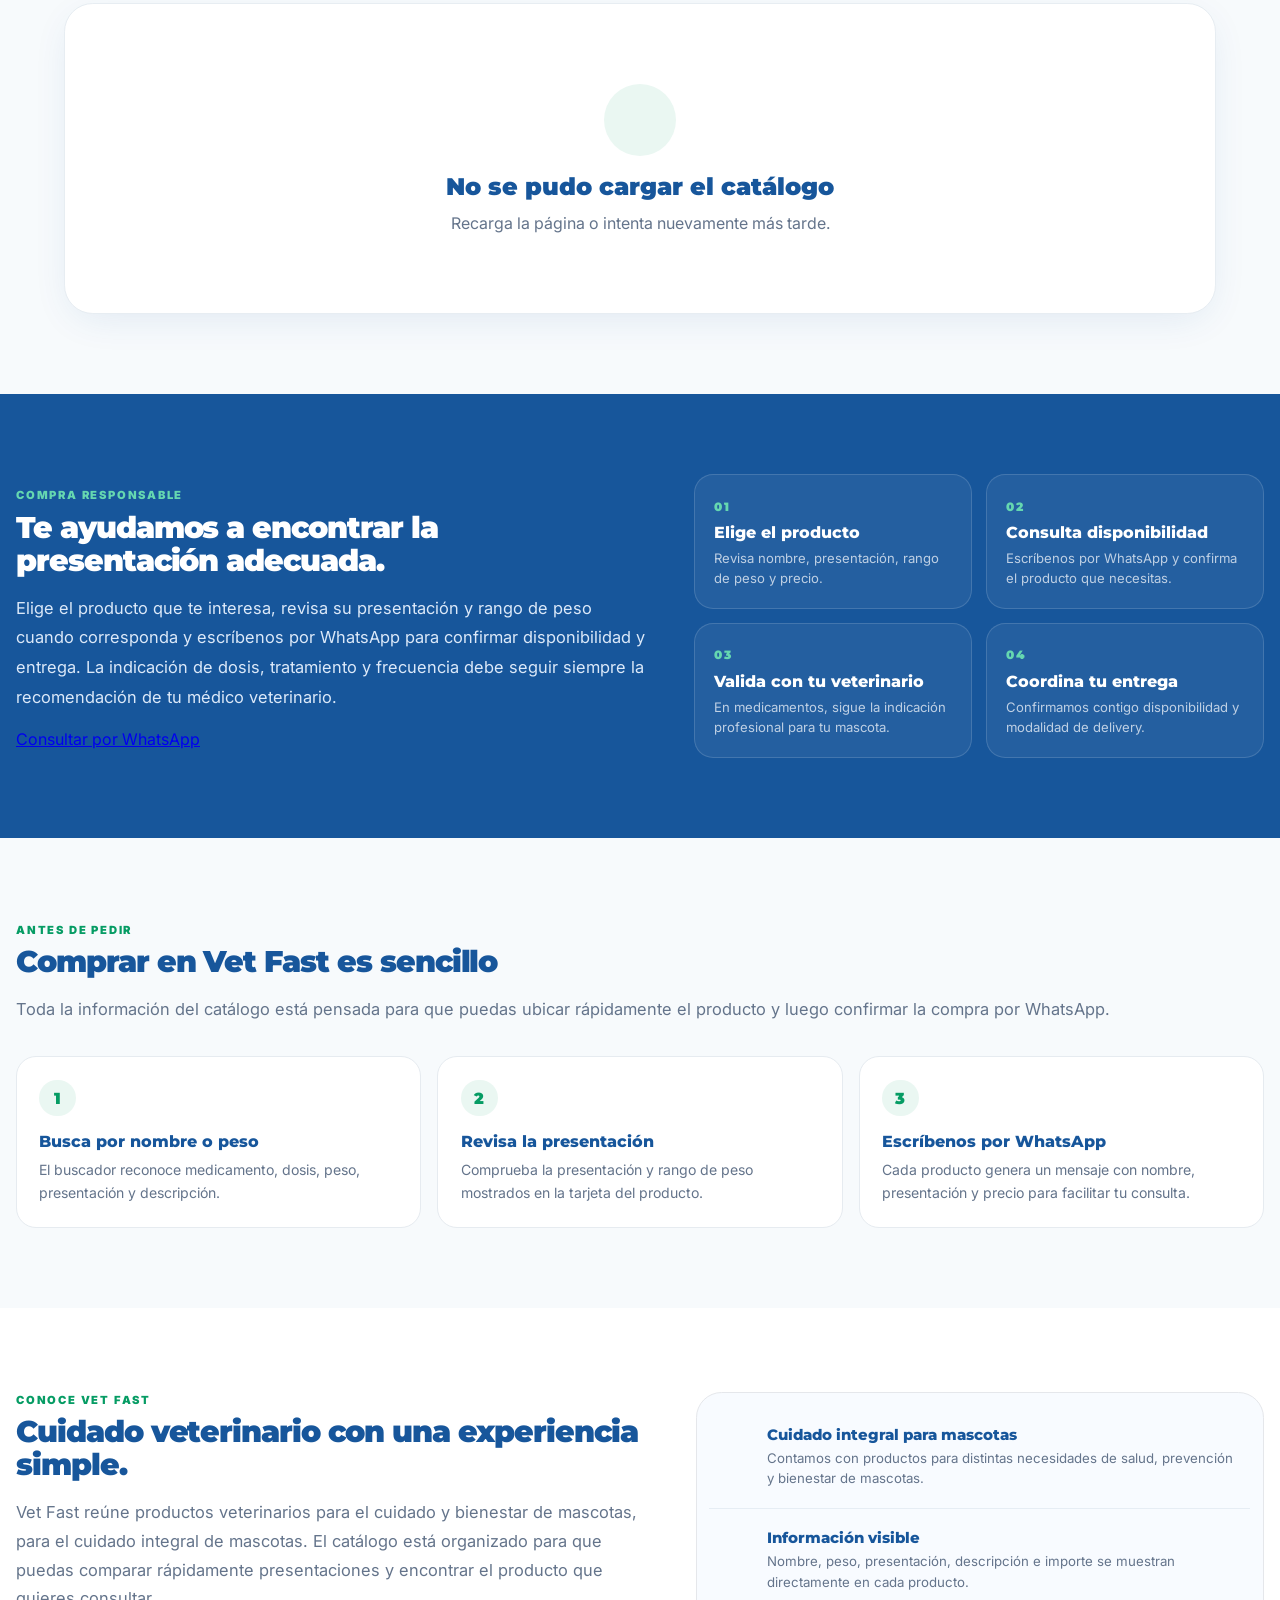
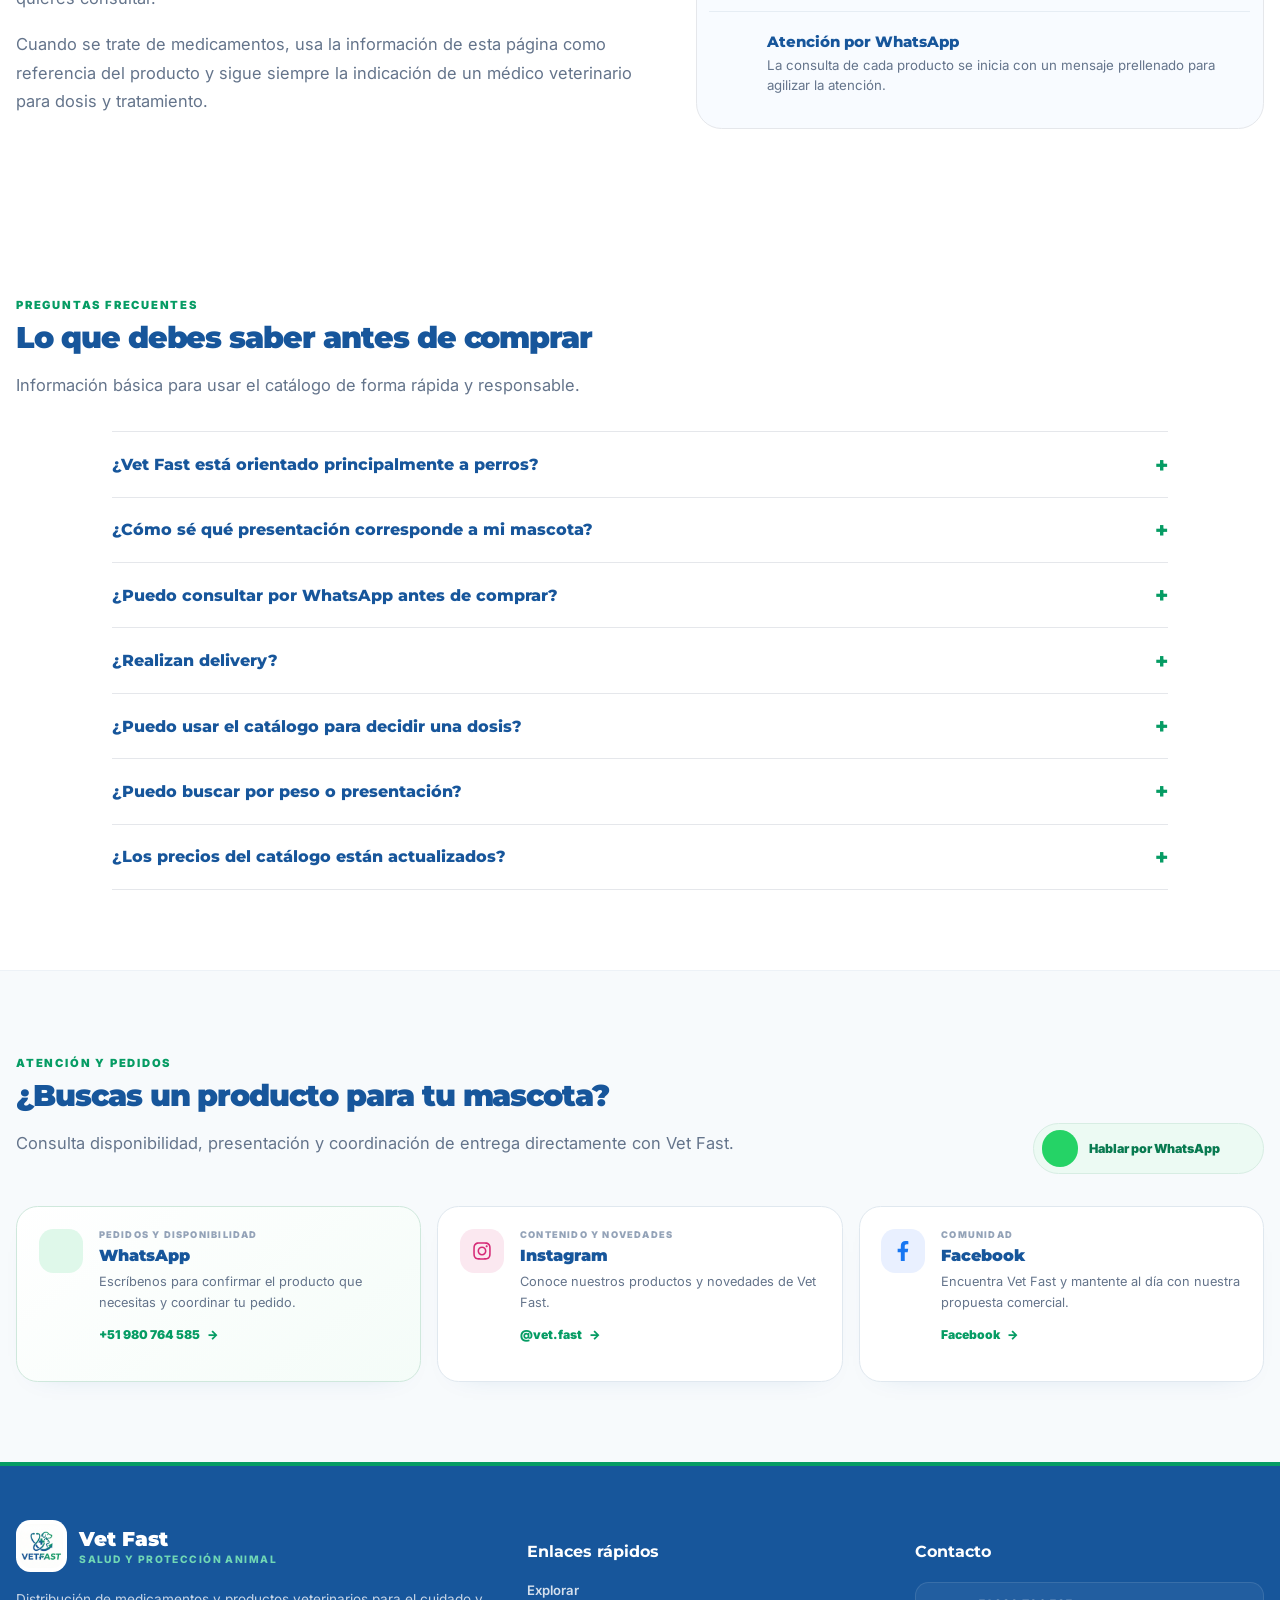
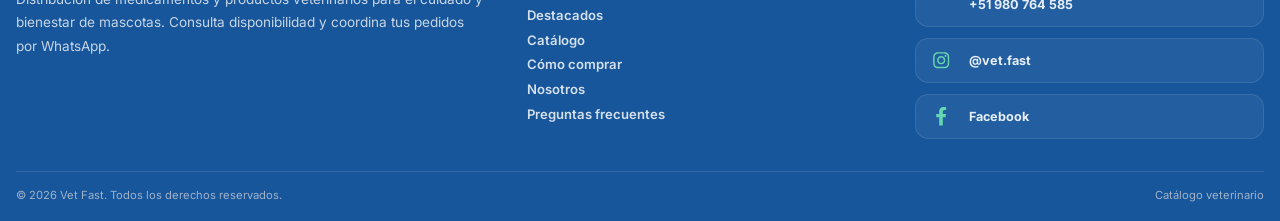
==== commit e4ea79d4: "chore: optimize VetFast assets" ====
--- a/index.html
+++ b/index.html
@@ -17,13 +17,13 @@
     <meta property="og:description" content="Productos veterinarios para el cuidado y bienestar de tu mascota. Consulta disponibilidad por WhatsApp.">
     <meta property="og:type" content="website">
     <meta property="og:url" content="https://tygersolis.github.io/VetFast/">
-    <meta property="og:image" content="https://tygersolis.github.io/VetFast/assets/logo-vetfast.png">
+    <meta property="og:image" content="https://tygersolis.github.io/VetFast/assets/logo-vetfast.webp">
     <meta property="og:image:alt" content="Vet Fast — catálogo veterinario">
     <meta property="og:locale" content="es_PE">
     <meta name="twitter:card" content="summary_large_image">
     <meta name="twitter:title" content="Vet Fast | Catálogo Veterinario">
     <meta name="twitter:description" content="Productos veterinarios para el cuidado y bienestar de mascotas. Consulta disponibilidad por WhatsApp.">
-    <meta name="twitter:image" content="https://tygersolis.github.io/VetFast/assets/logo-vetfast.png">
+    <meta name="twitter:image" content="https://tygersolis.github.io/VetFast/assets/logo-vetfast.webp">
 
     <script type="application/ld+json">
     {
@@ -54,9 +54,9 @@
 
     <div class="print-header items-center justify-between border-b-2 border-brand-accent pb-4 mb-6">
         <div class="brand-mark">
-            <img src="assets/logo-vetfast.png" alt="Logo Vet Fast" class="brand-logo">
-            <div>
-                <h1 class="font-title font-black text-2xl tracking-tight"><span class="text-[#17569b]">VET</span><span class="text-[#069c64]">FAST</span></h1>
+            <img src="assets/logo-vetfast.webp" alt="Logo Vet Fast" class="brand-logo">
+            <div>
+                <div class="font-title font-black text-2xl tracking-tight"><span class="text-[#17569b]">VET</span><span class="text-[#069c64]">FAST</span></div>
                 <p class="text-[9px] text-gray-500 uppercase tracking-[0.22em] font-bold">Salud y protección para tu mascota</p>
             </div>
         </div>
@@ -78,7 +78,7 @@
         <div class="max-w-7xl mx-auto px-4 sm:px-6 lg:px-8">
             <div class="site-nav-inner flex items-center justify-between gap-5">
                 <a href="#inicio" class="brand-mark no-print" aria-label="Vet Fast inicio">
-                    <img src="assets/logo-vetfast.png" alt="Vet Fast" class="brand-logo">
+                    <img src="assets/logo-vetfast.webp" alt="Vet Fast" class="brand-logo">
                     <div>
                         <div class="font-title font-black text-2xl leading-none">
                             <span class="text-[#17569b]">VET</span><span class="text-[#069c64]">FAST</span>
@@ -117,7 +117,7 @@
             <div class="hero-grid grid lg:grid-cols-2 gap-12 items-center">
                 <div class="hero-copy">
                     <span class="hero-kicker"><i data-lucide="paw-print"></i> Cuidado veterinario</span>
-                    <h2 class="font-title font-black hero-title">
+                    <h1 class="font-title font-black hero-title">
                         Protección y bienestar para tu <span>mejor amigo.</span>
                     </h2>
                     <p>
@@ -231,7 +231,7 @@
             <div id="category-filters" class="category-scroll" aria-label="Filtros por línea de productos"></div>
 
             <div class="toolbar-bottom">
-                <span id="results-count" class="results-count"></span>
+                <span id="results-count" class="results-count" aria-live="polite"></span>
                 <label class="sort-control">
                     Ordenar por
                     <select id="sort-select">
@@ -426,7 +426,7 @@
         <div class="footer-grid">
             <div>
                 <div class="footer-brand">
-                    <img src="assets/logo-vetfast.png" alt="Logo Vet Fast">
+                    <img src="assets/logo-vetfast.webp" alt="Logo Vet Fast">
                     <div>
                         <h3 class="footer-title">Vet Fast</h3>
                         <p class="footer-subtitle">Salud y protección animal</p>
--- a/styles.css
+++ b/styles.css
@@ -1810,3 +1810,10 @@
         aspect-ratio: 16 / 10;
     }
 }
+
+/* Accessibility and motion preferences */
+:focus-visible { outline: 3px solid currentColor; outline-offset: 3px; }
+@media (prefers-reduced-motion: reduce) {
+  html { scroll-behavior: auto !important; }
+  *, *::before, *::after { animation-duration: 0.01ms !important; animation-iteration-count: 1 !important; transition-duration: 0.01ms !important; }
+}
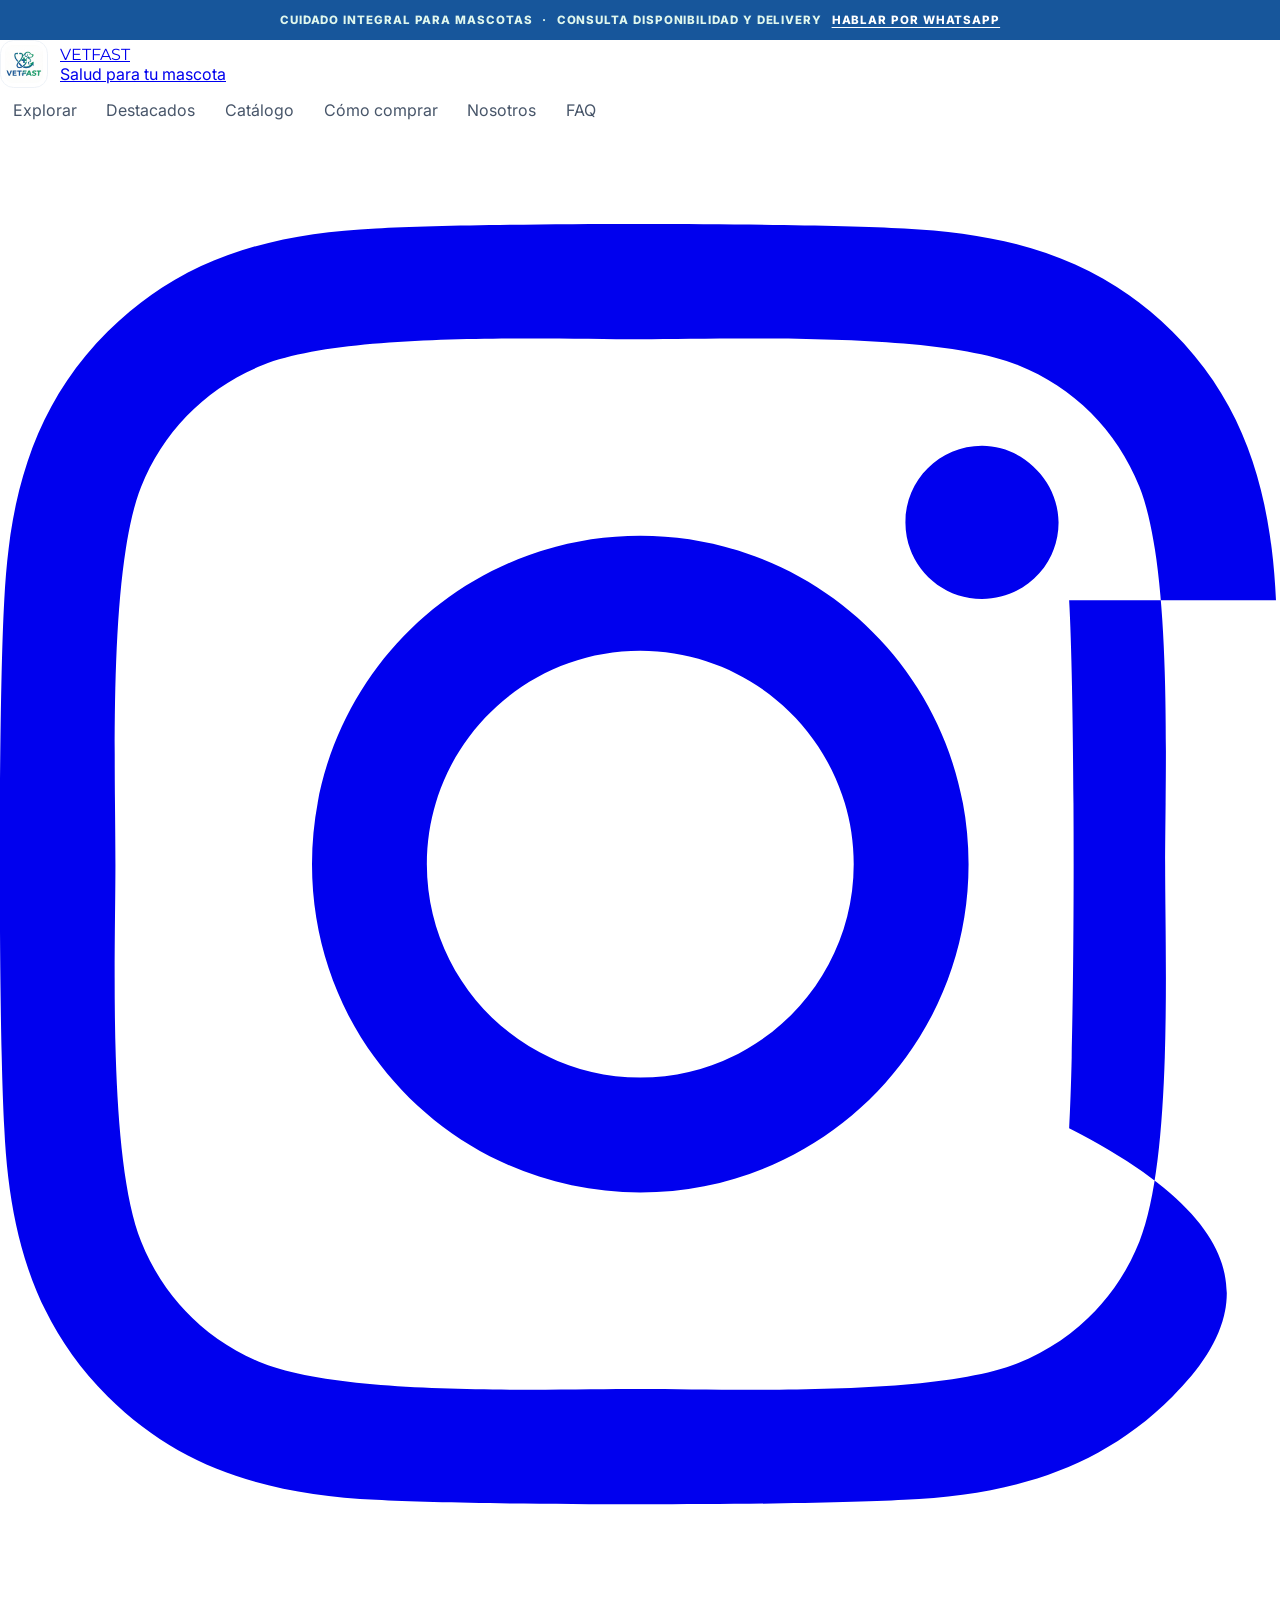
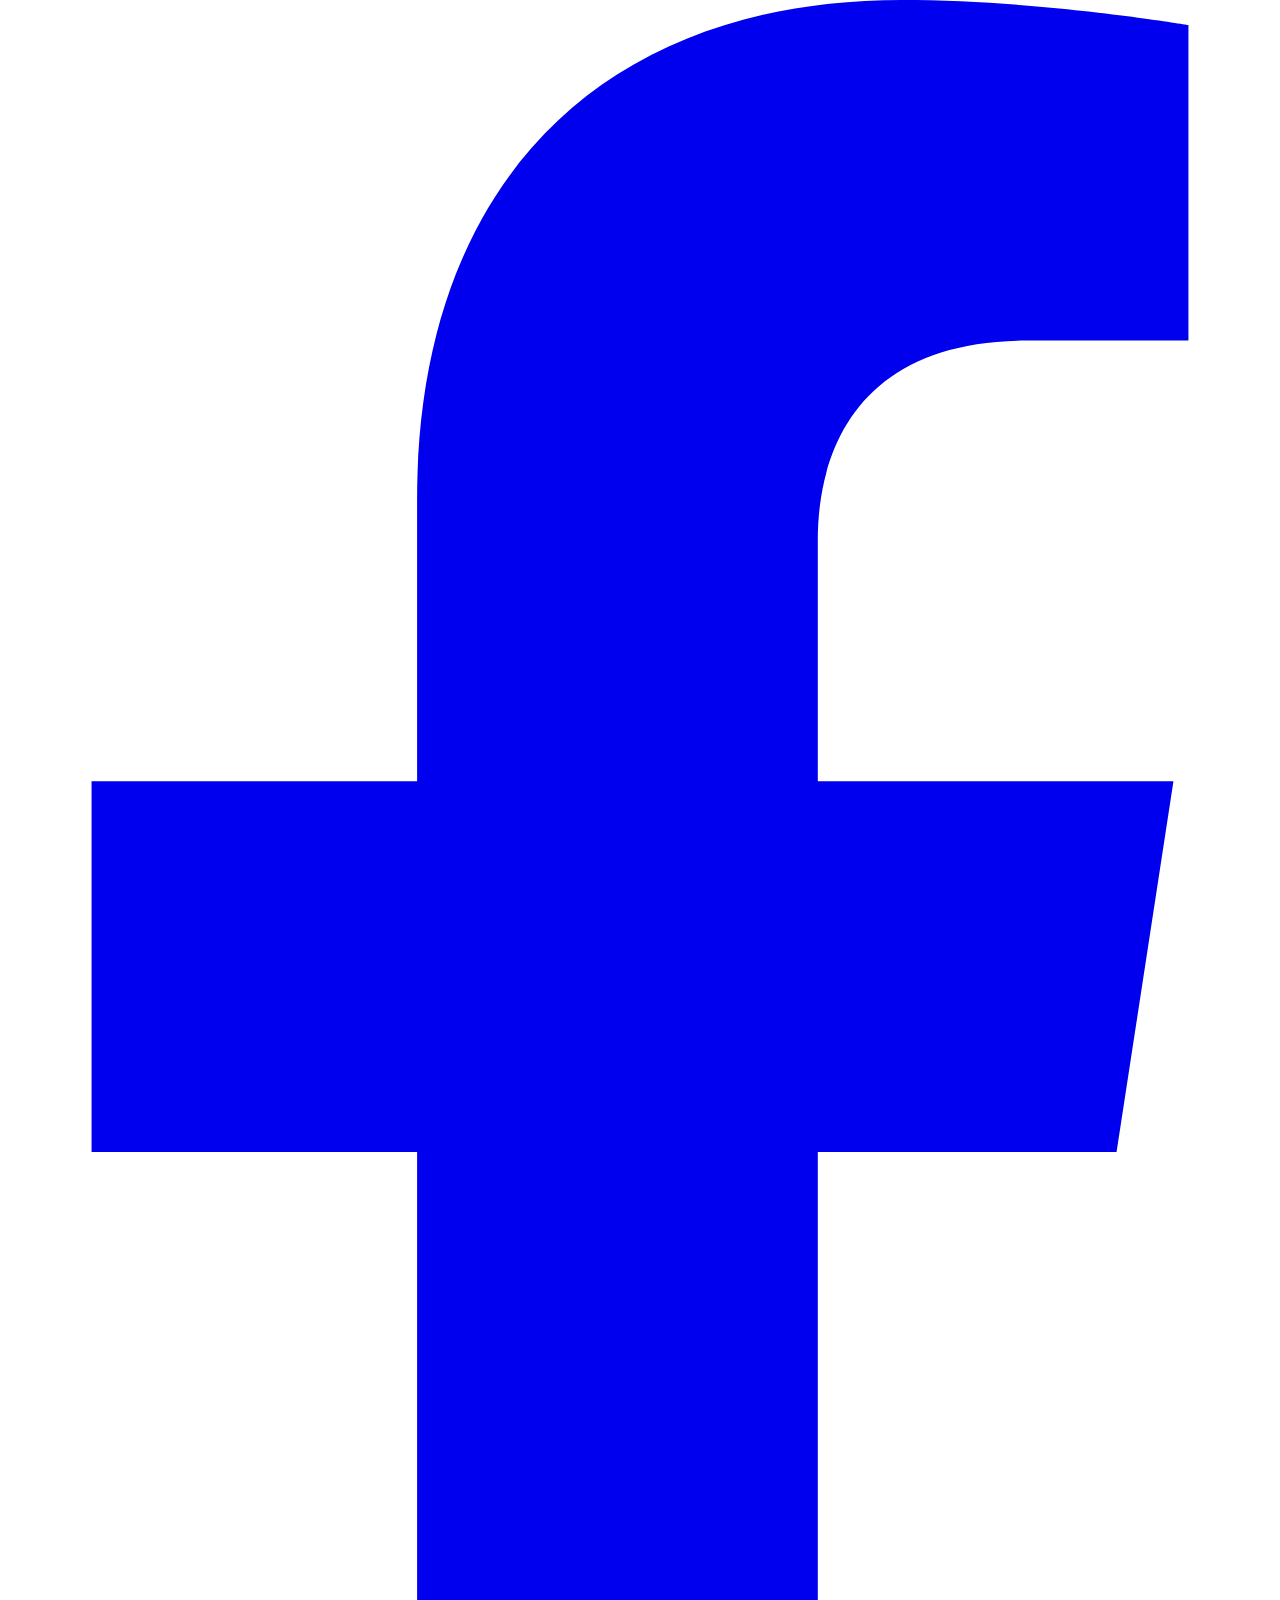
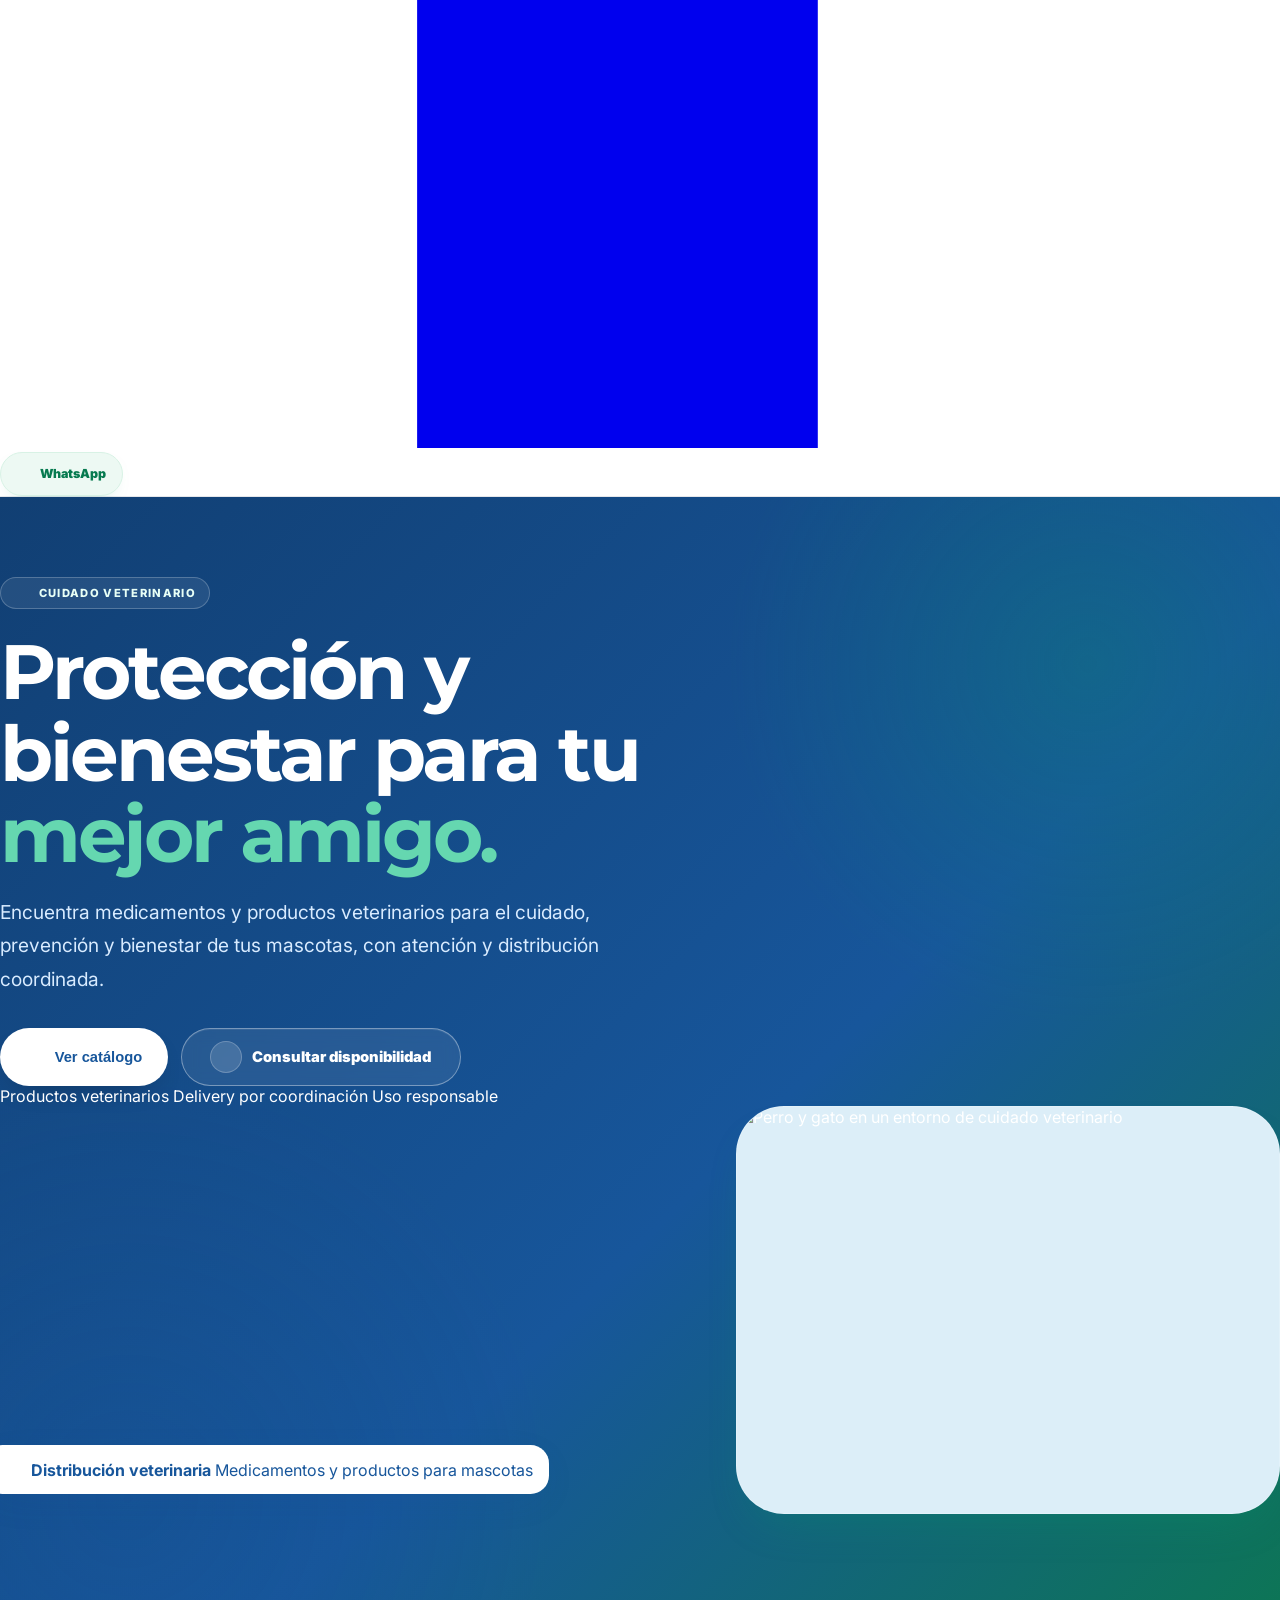
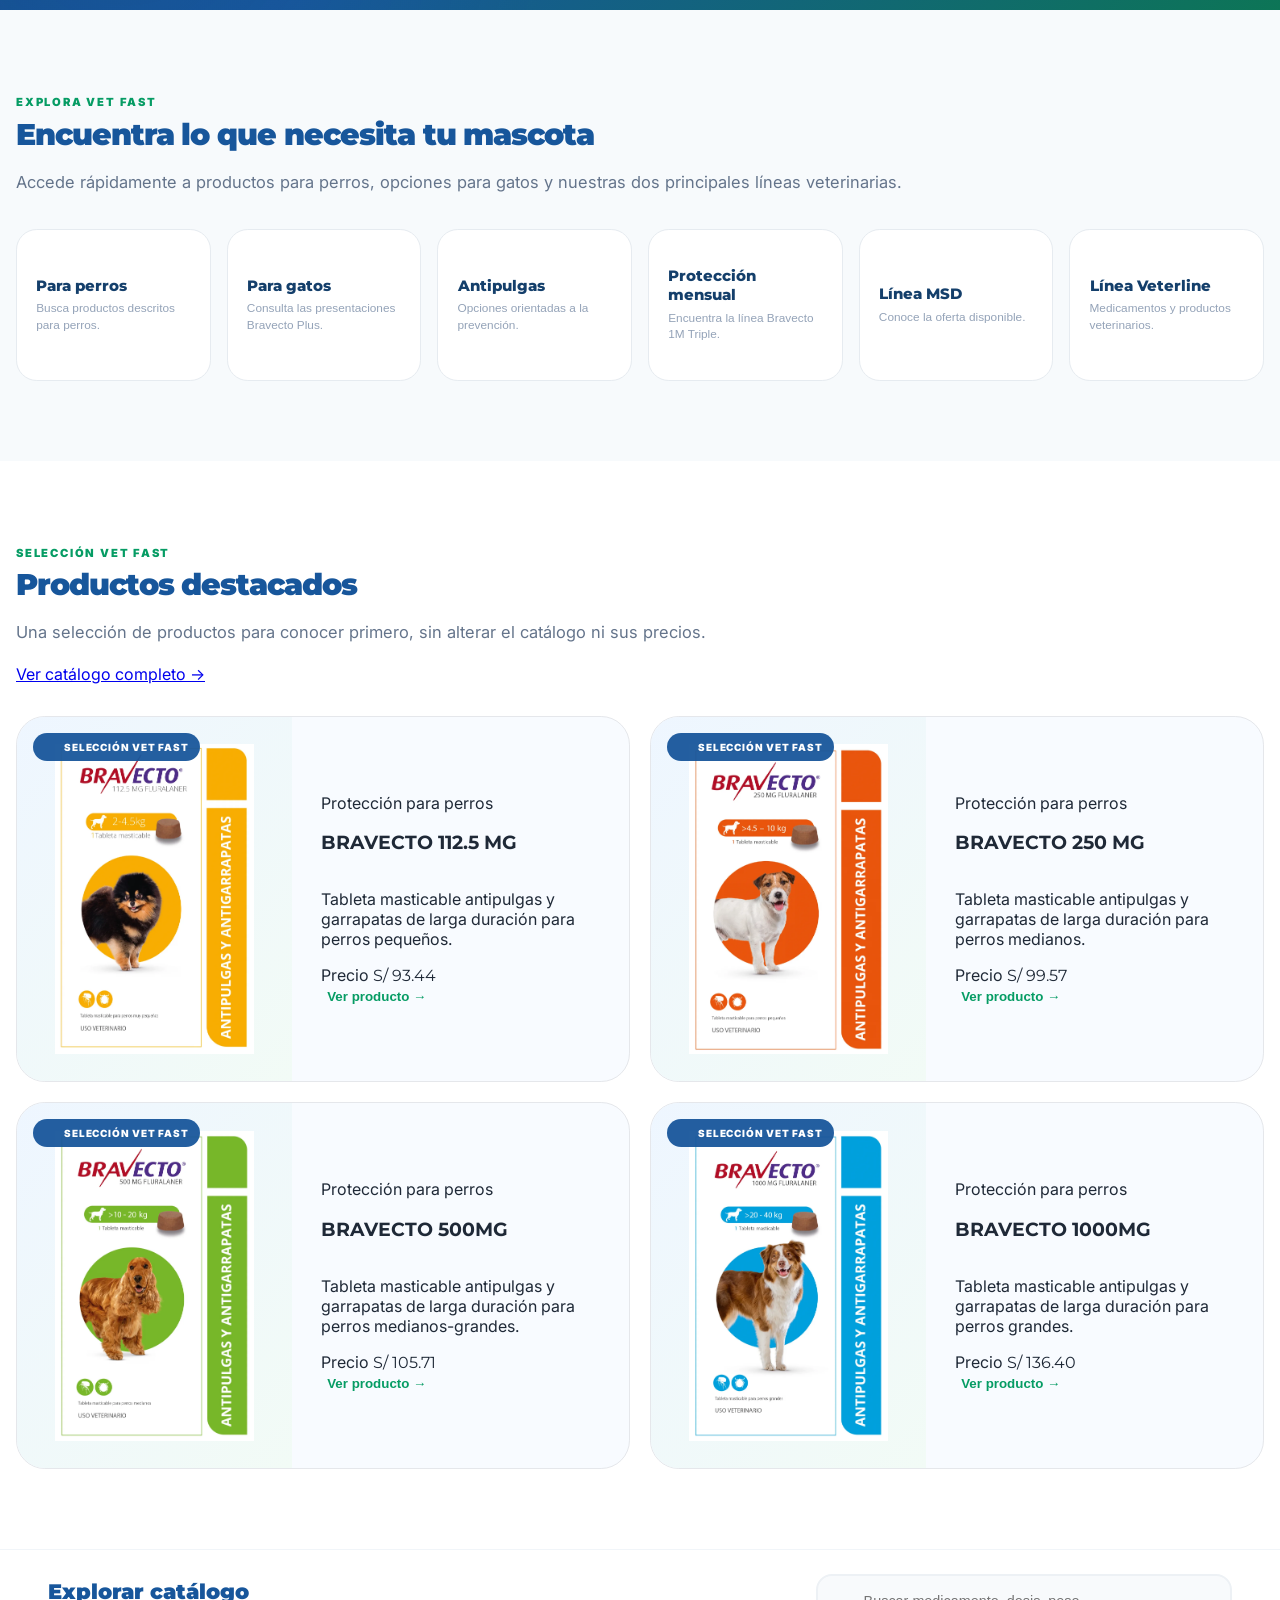
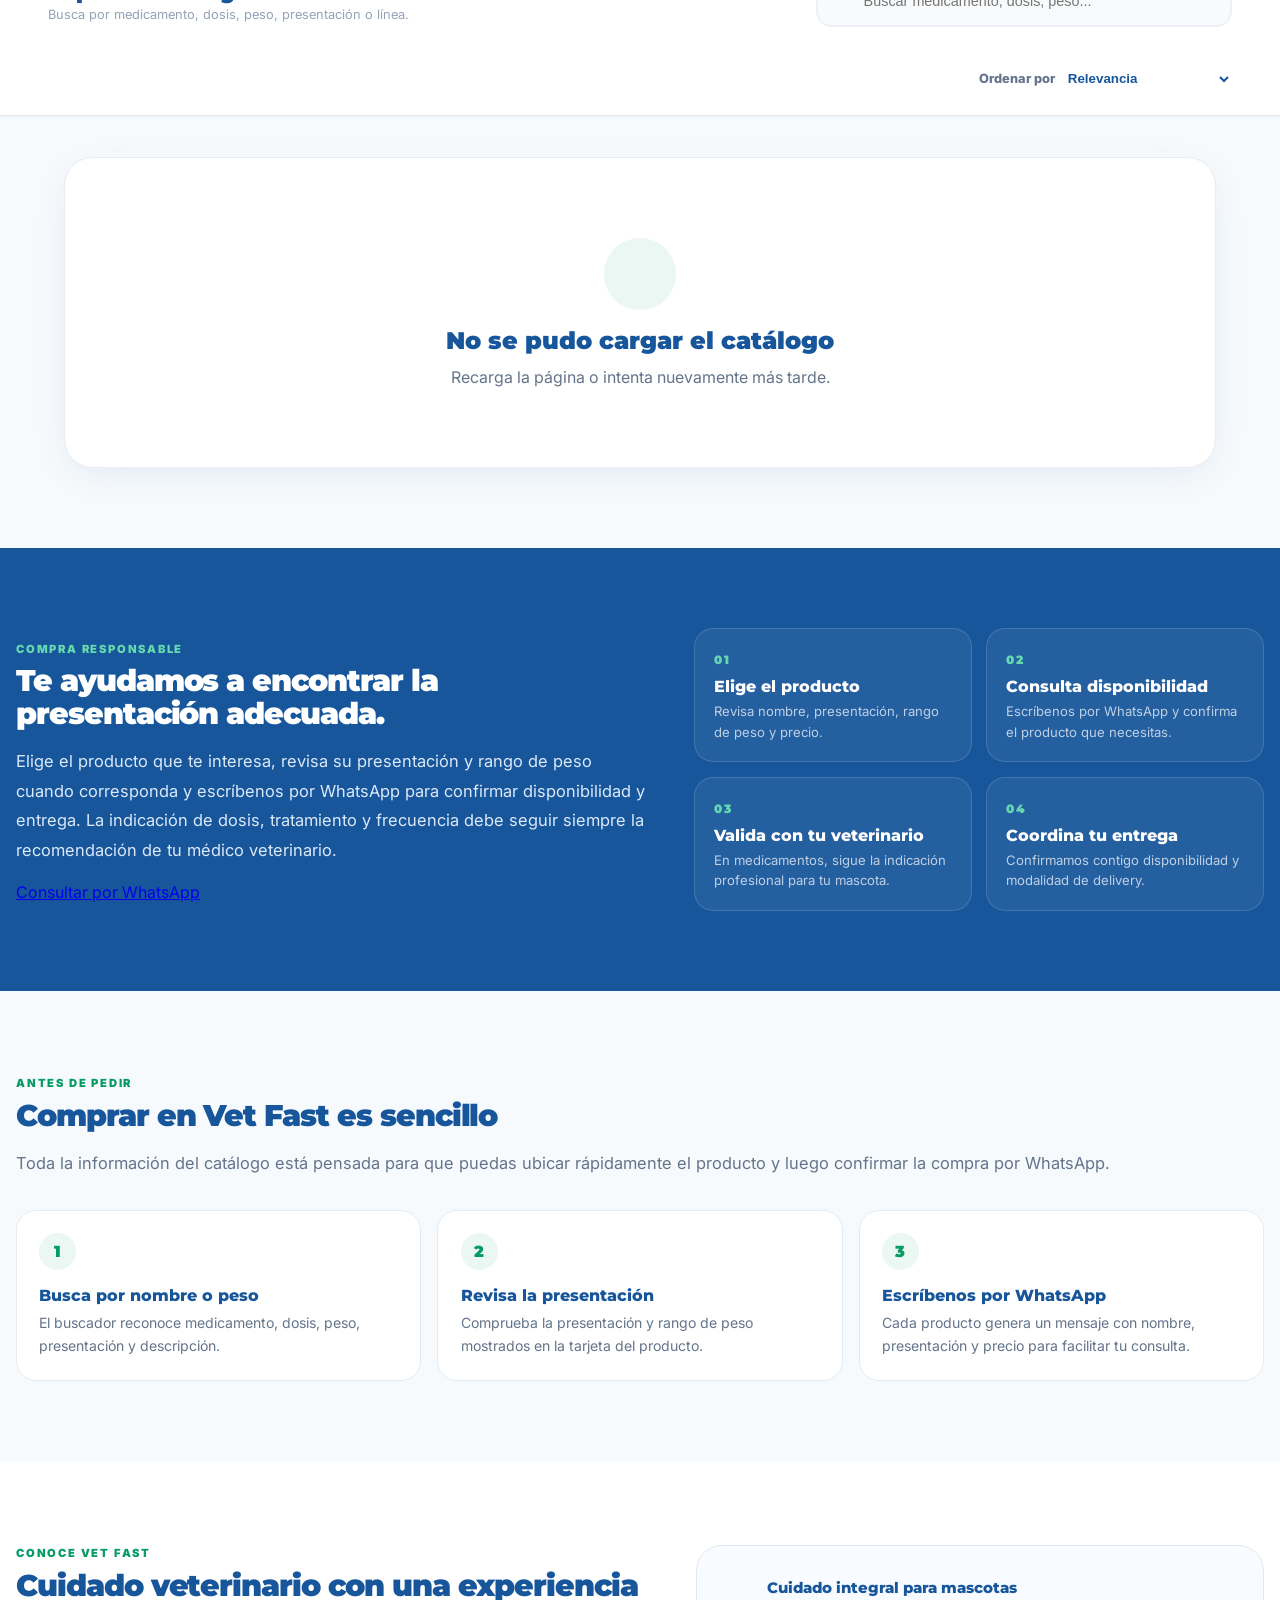
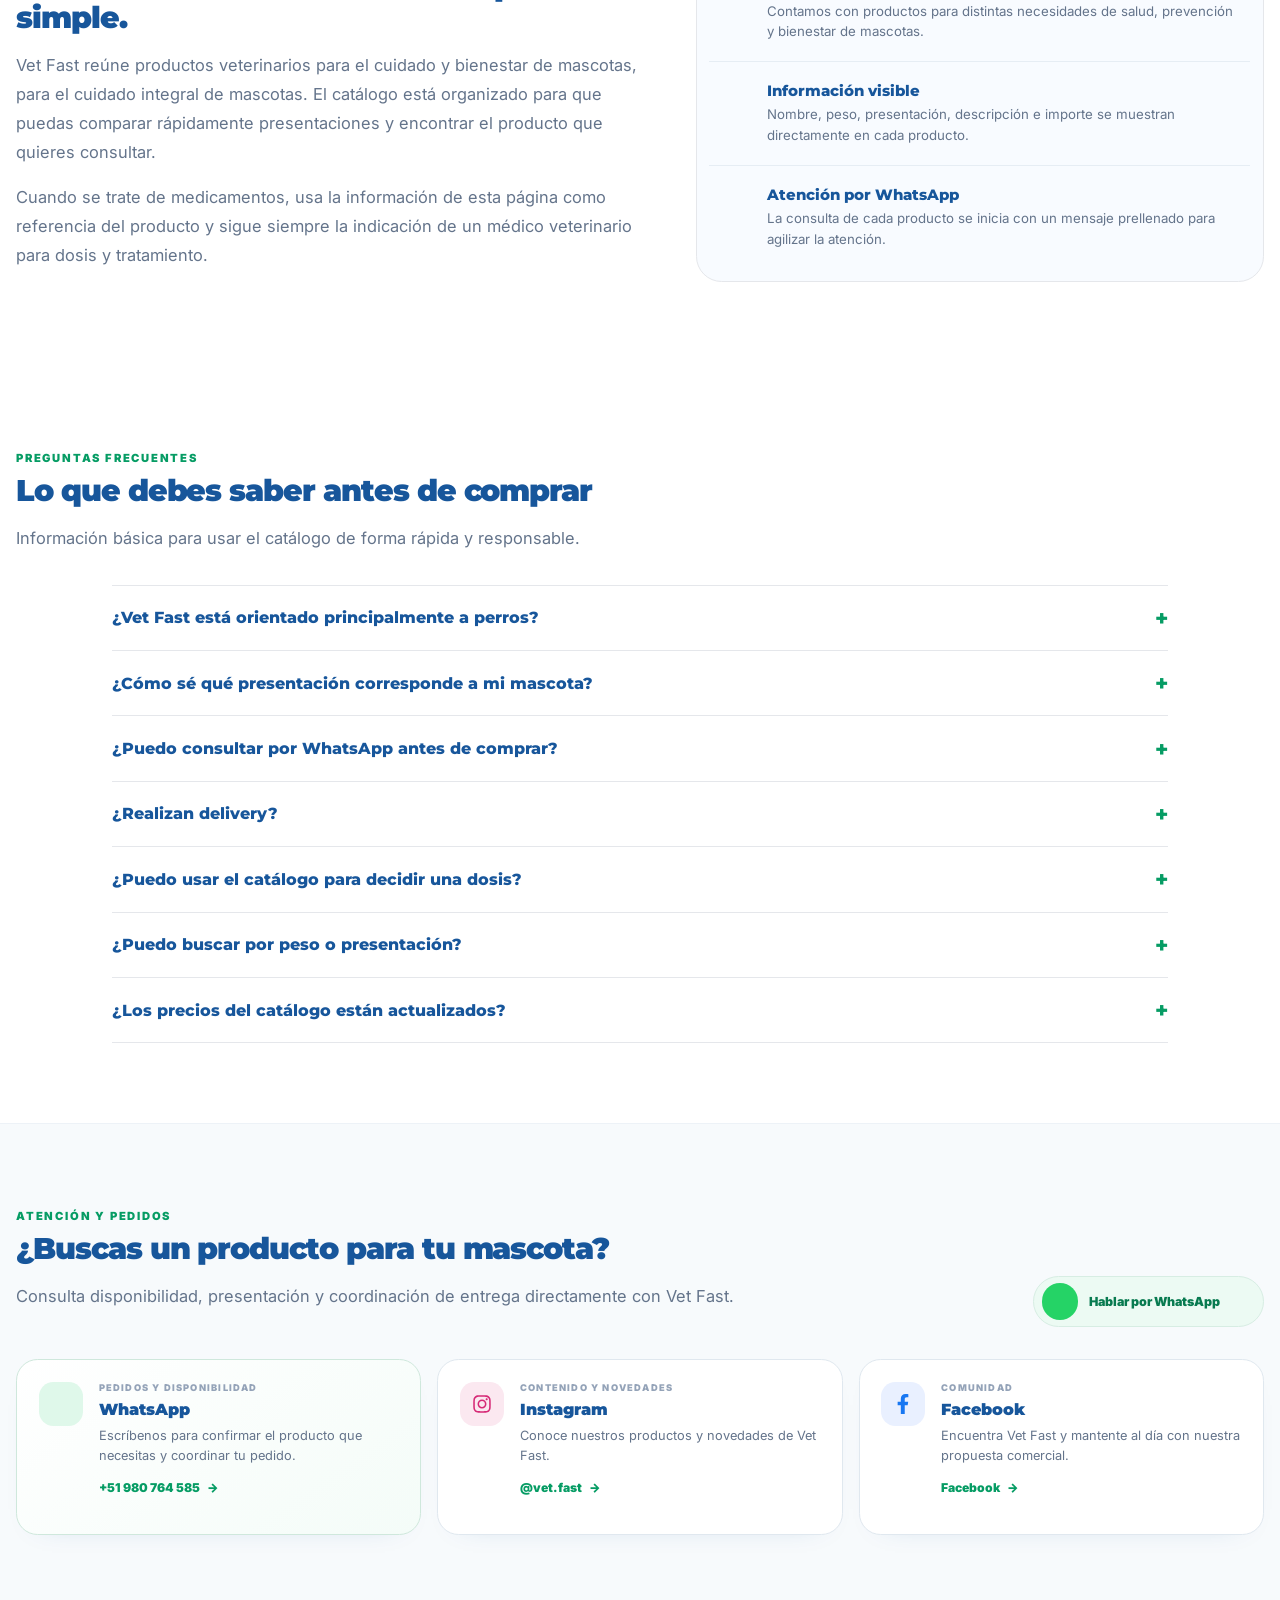
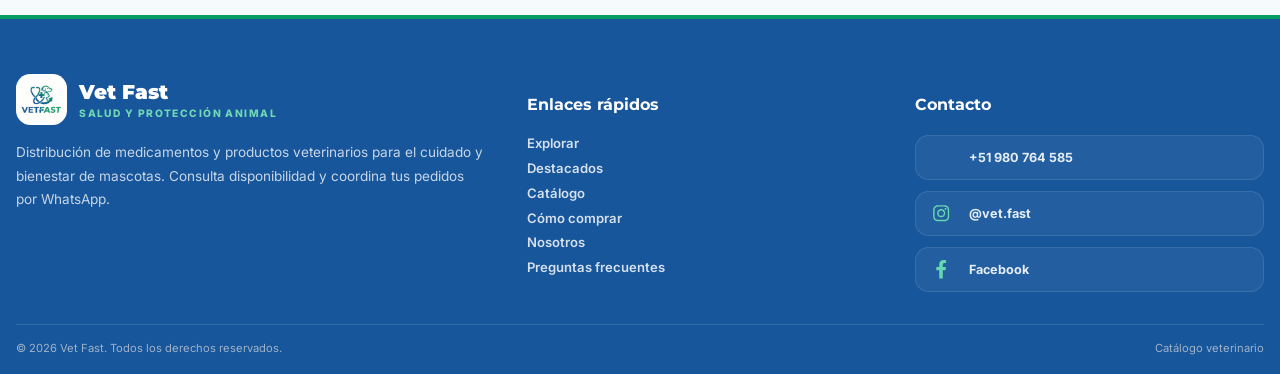
==== commit 75a6d25c: "feat: replace hero graphic with veterinary photo" ====
--- a/index.html
+++ b/index.html
@@ -144,7 +144,7 @@
 
                 <div class="hero-visual">
                     <div class="hero-product">
-                        <img src="assets/vetfast-hero-distribucion.svg" alt="Productos veterinarios y elementos de distribución para el cuidado de mascotas" width="800" height="800" decoding="async" fetchpriority="high">
+                        <img src="assets/vetfast-hero-natural-v2.png" alt="Perro y gato en un entorno de cuidado veterinario" width="1254" height="1254" decoding="async" fetchpriority="high">
                     </div>
                     <div class="hero-chip">
                         <i data-lucide="package-check"></i>
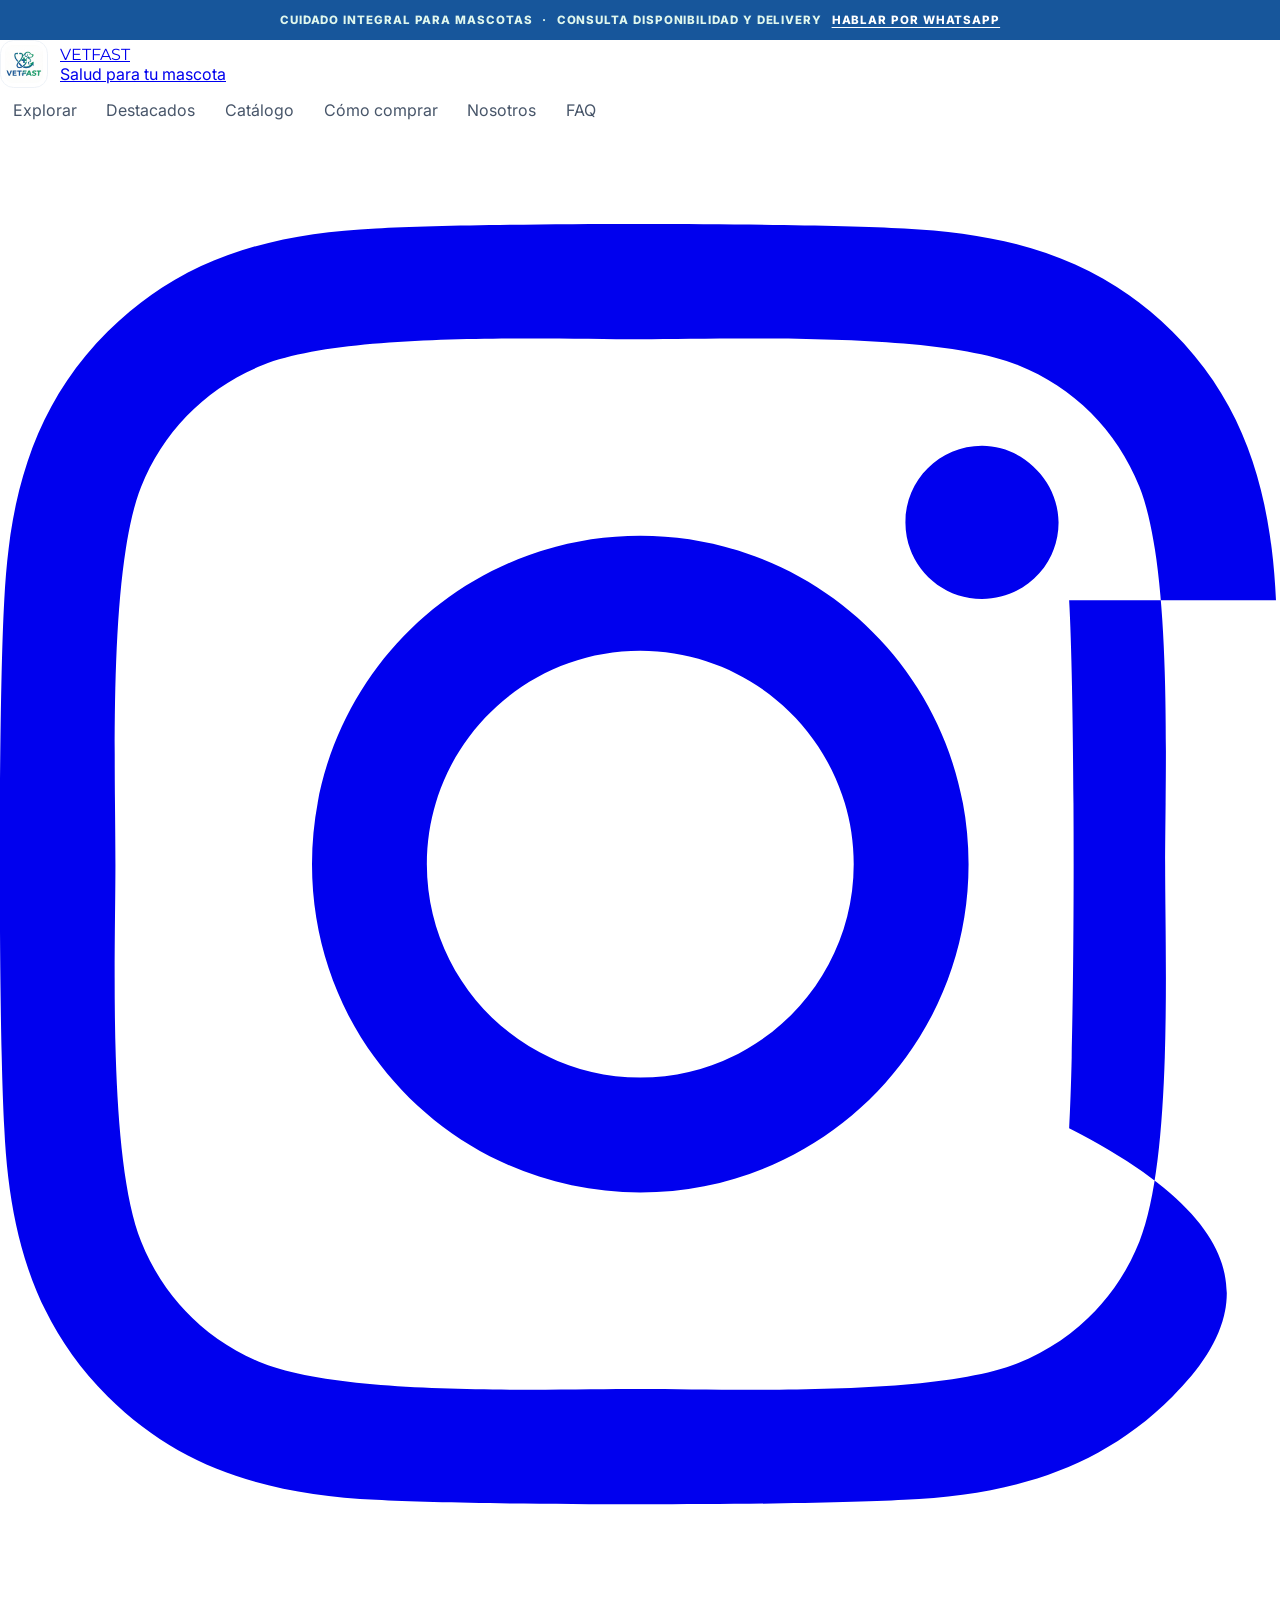
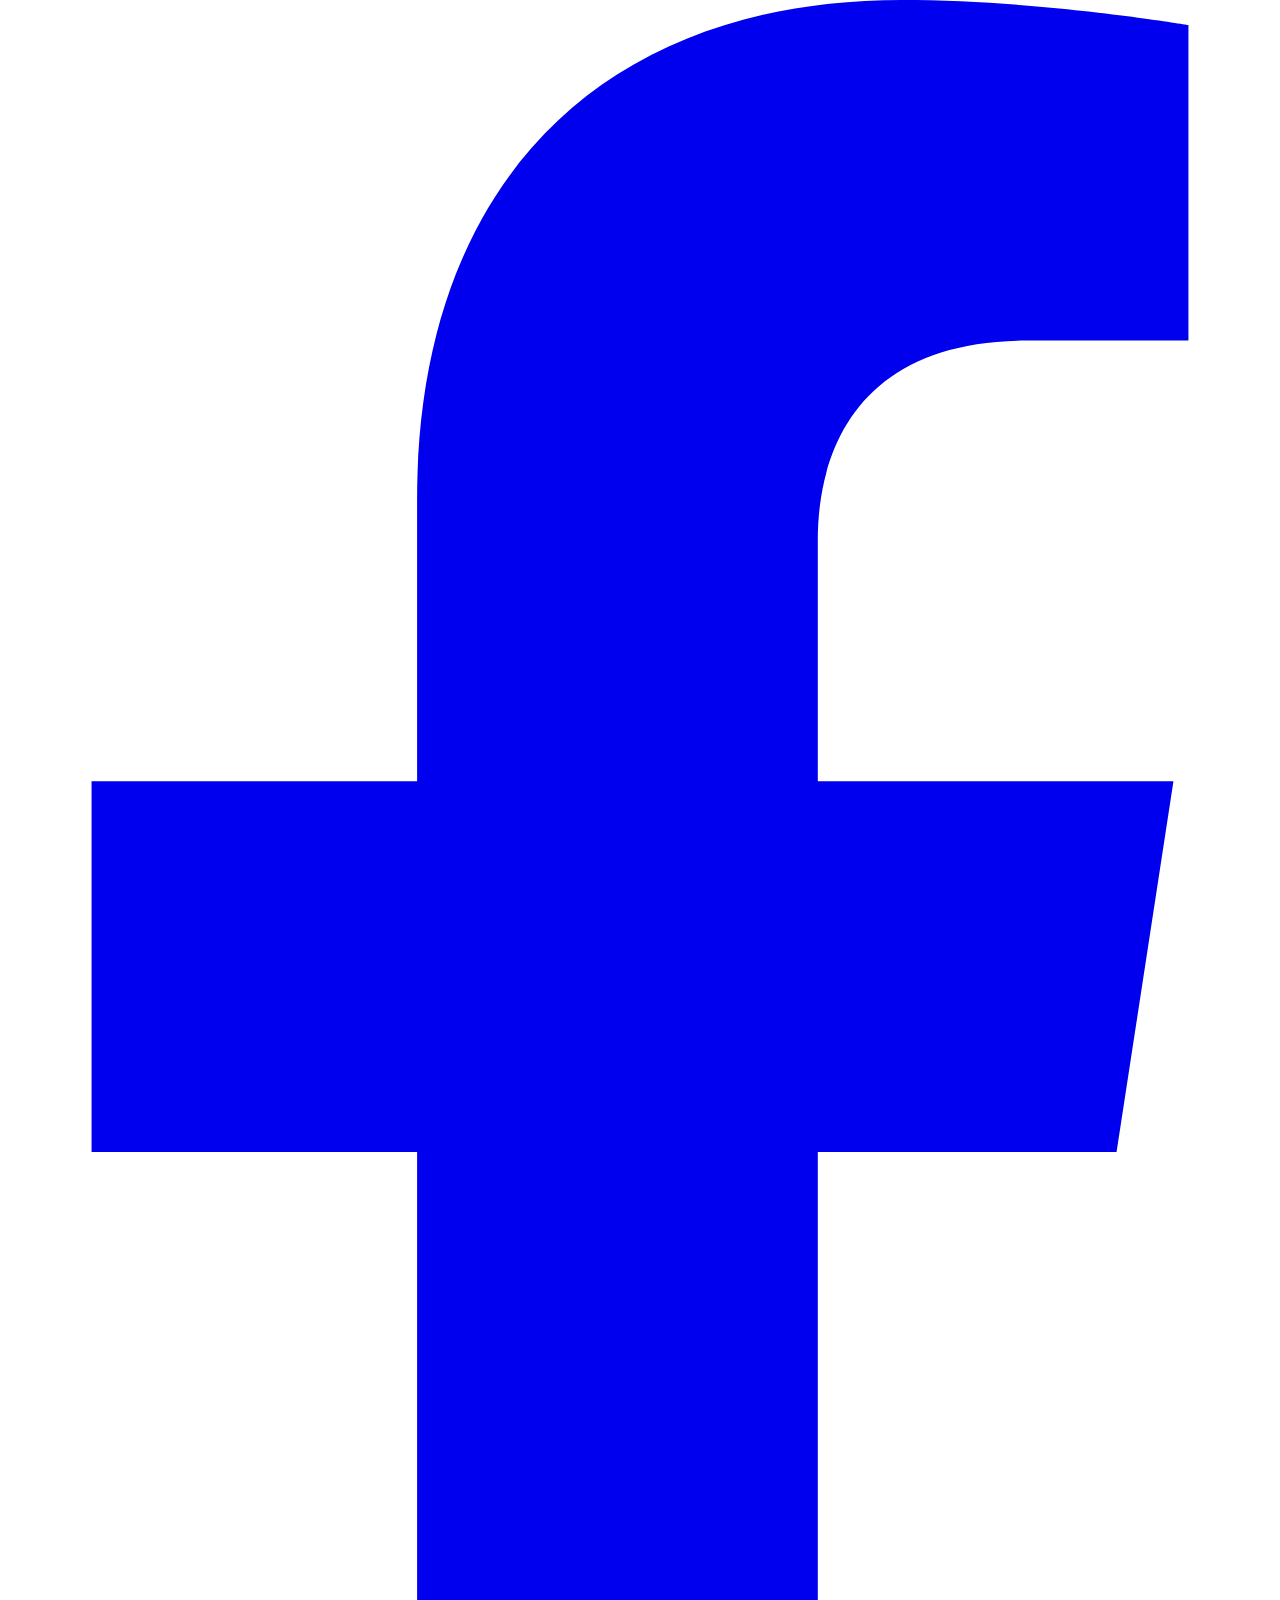
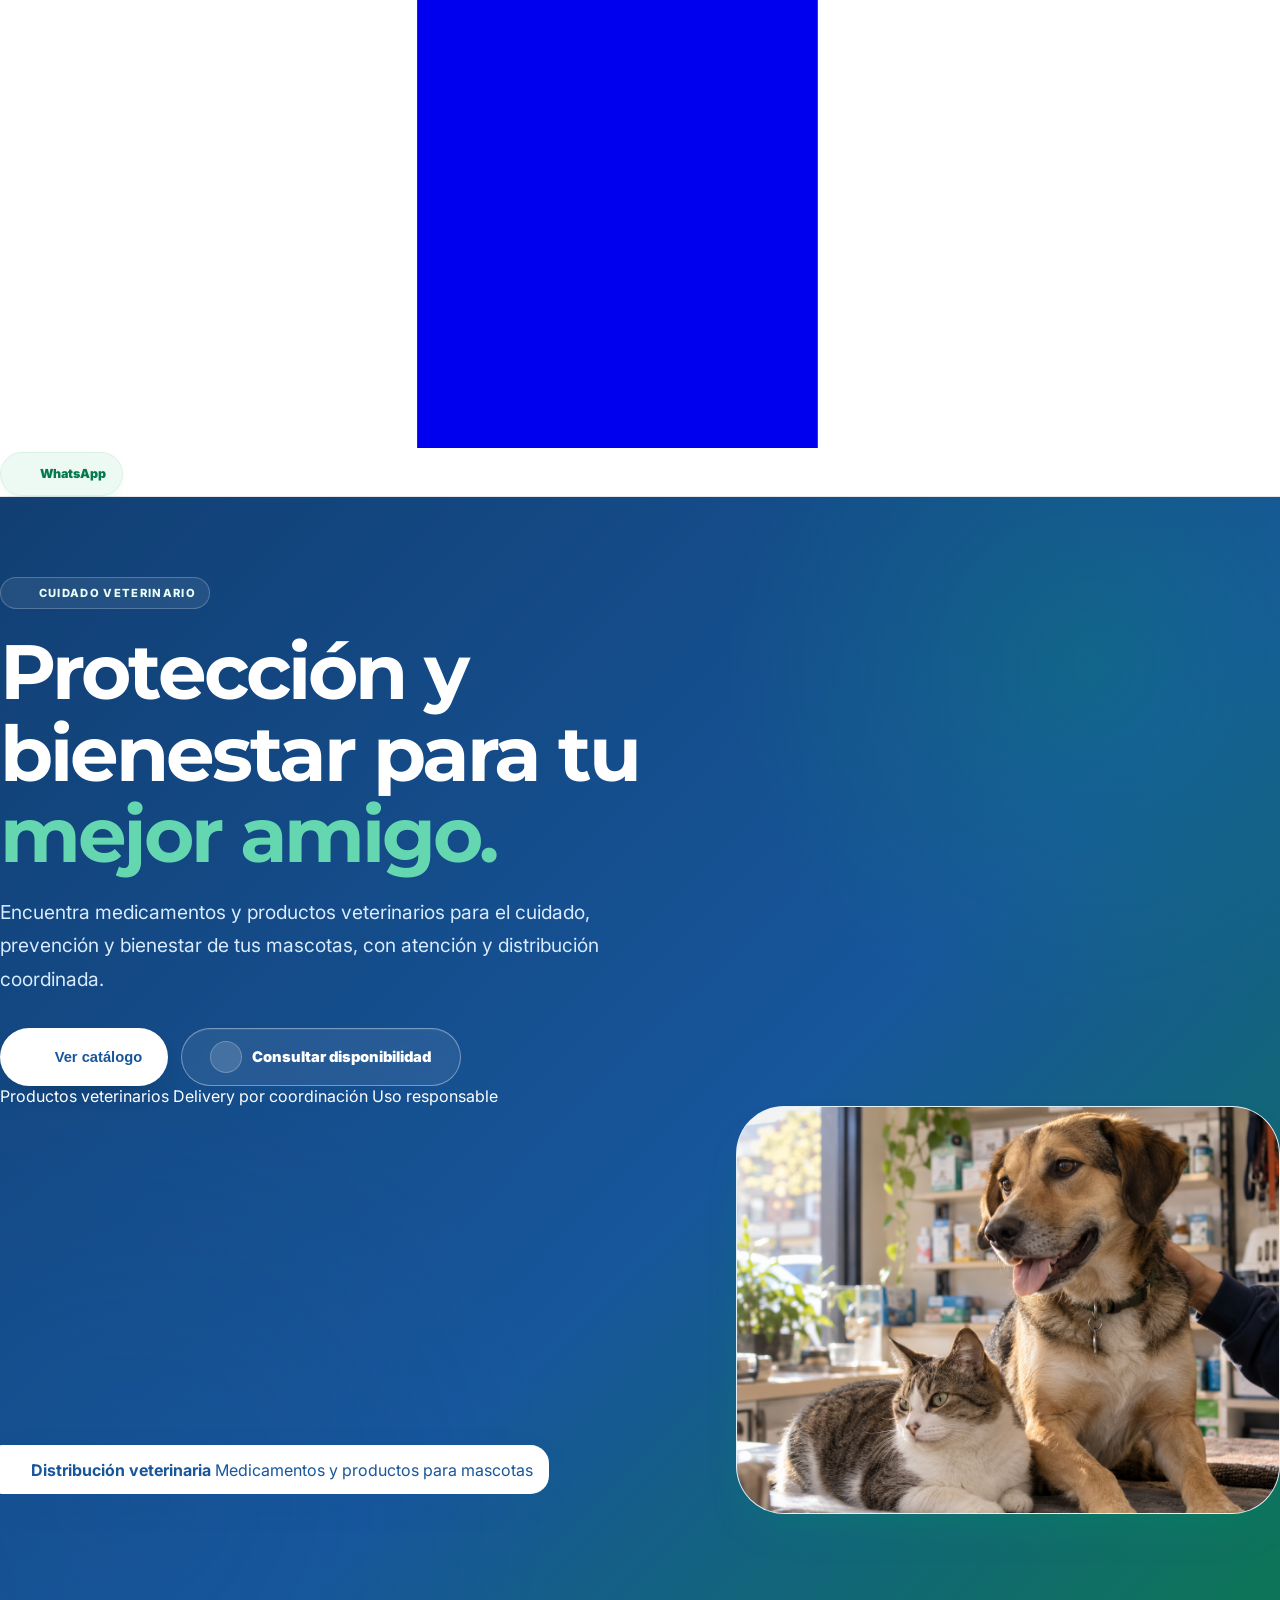
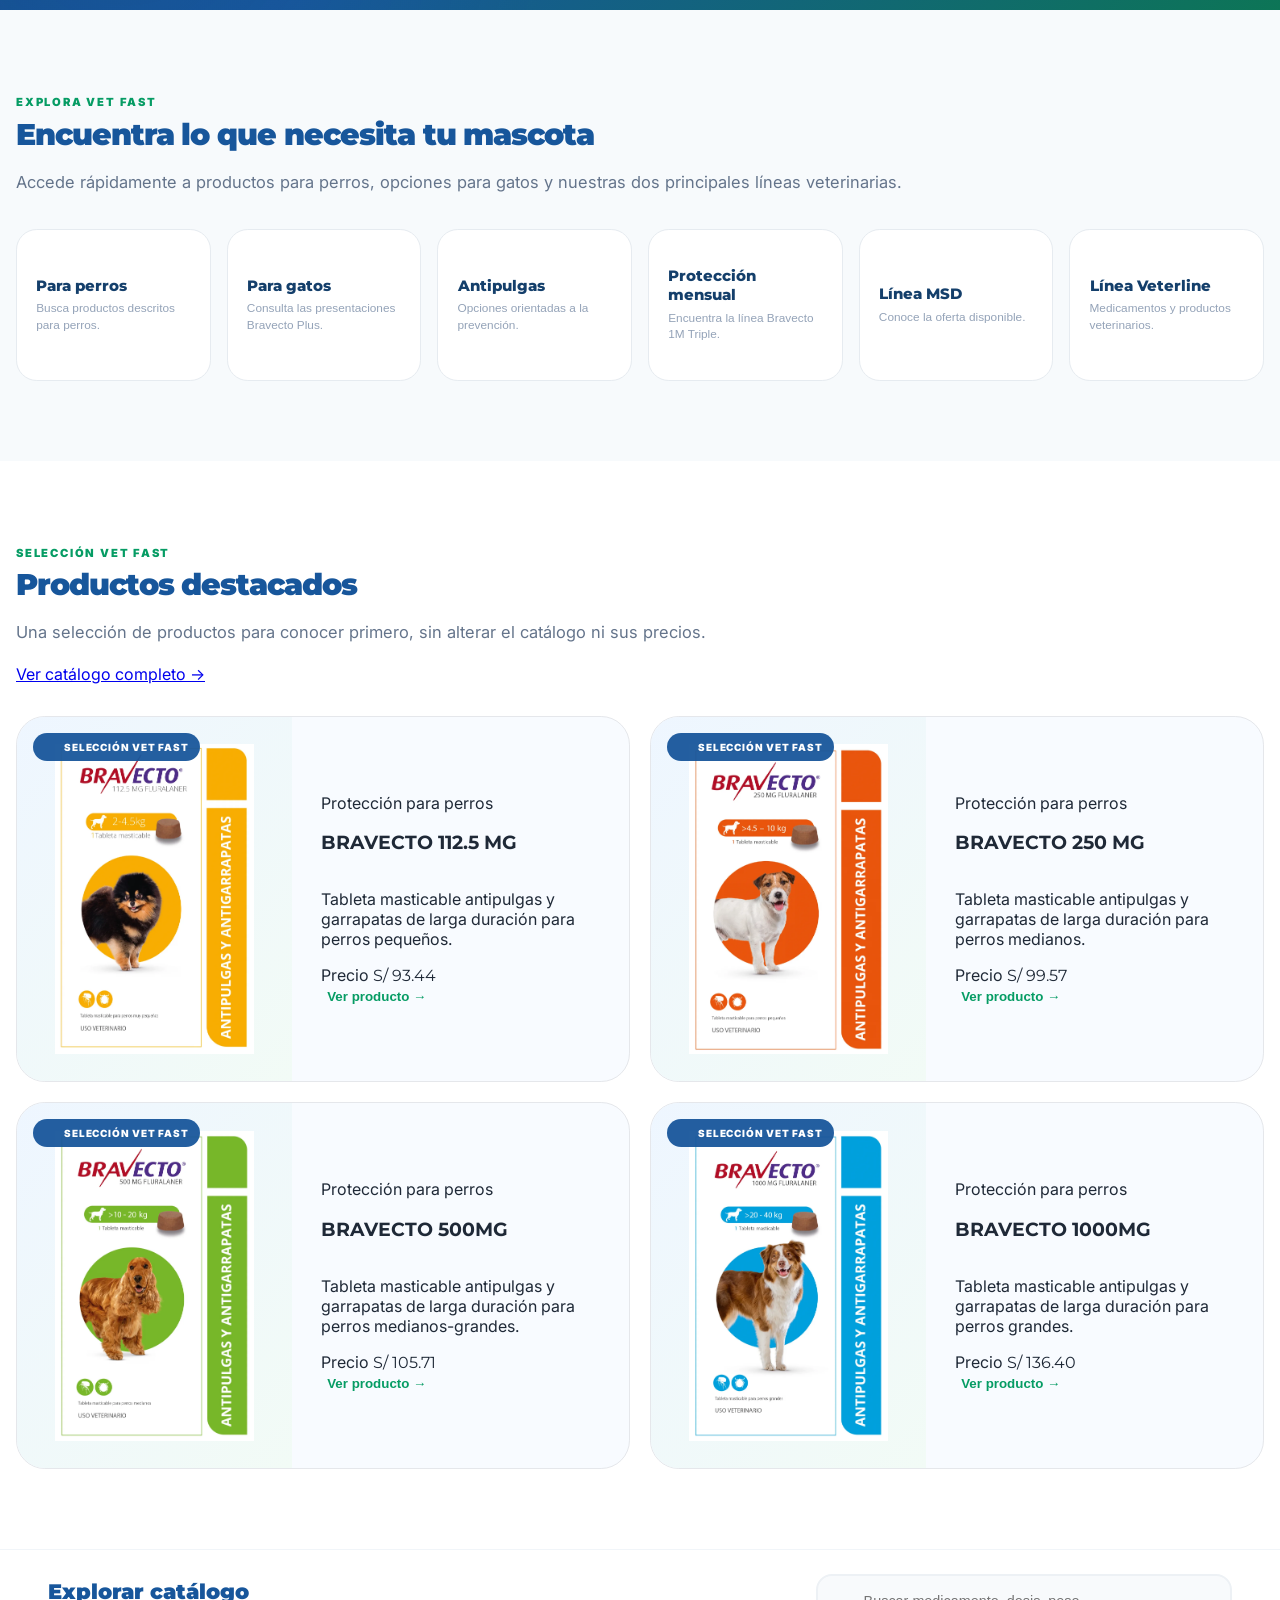
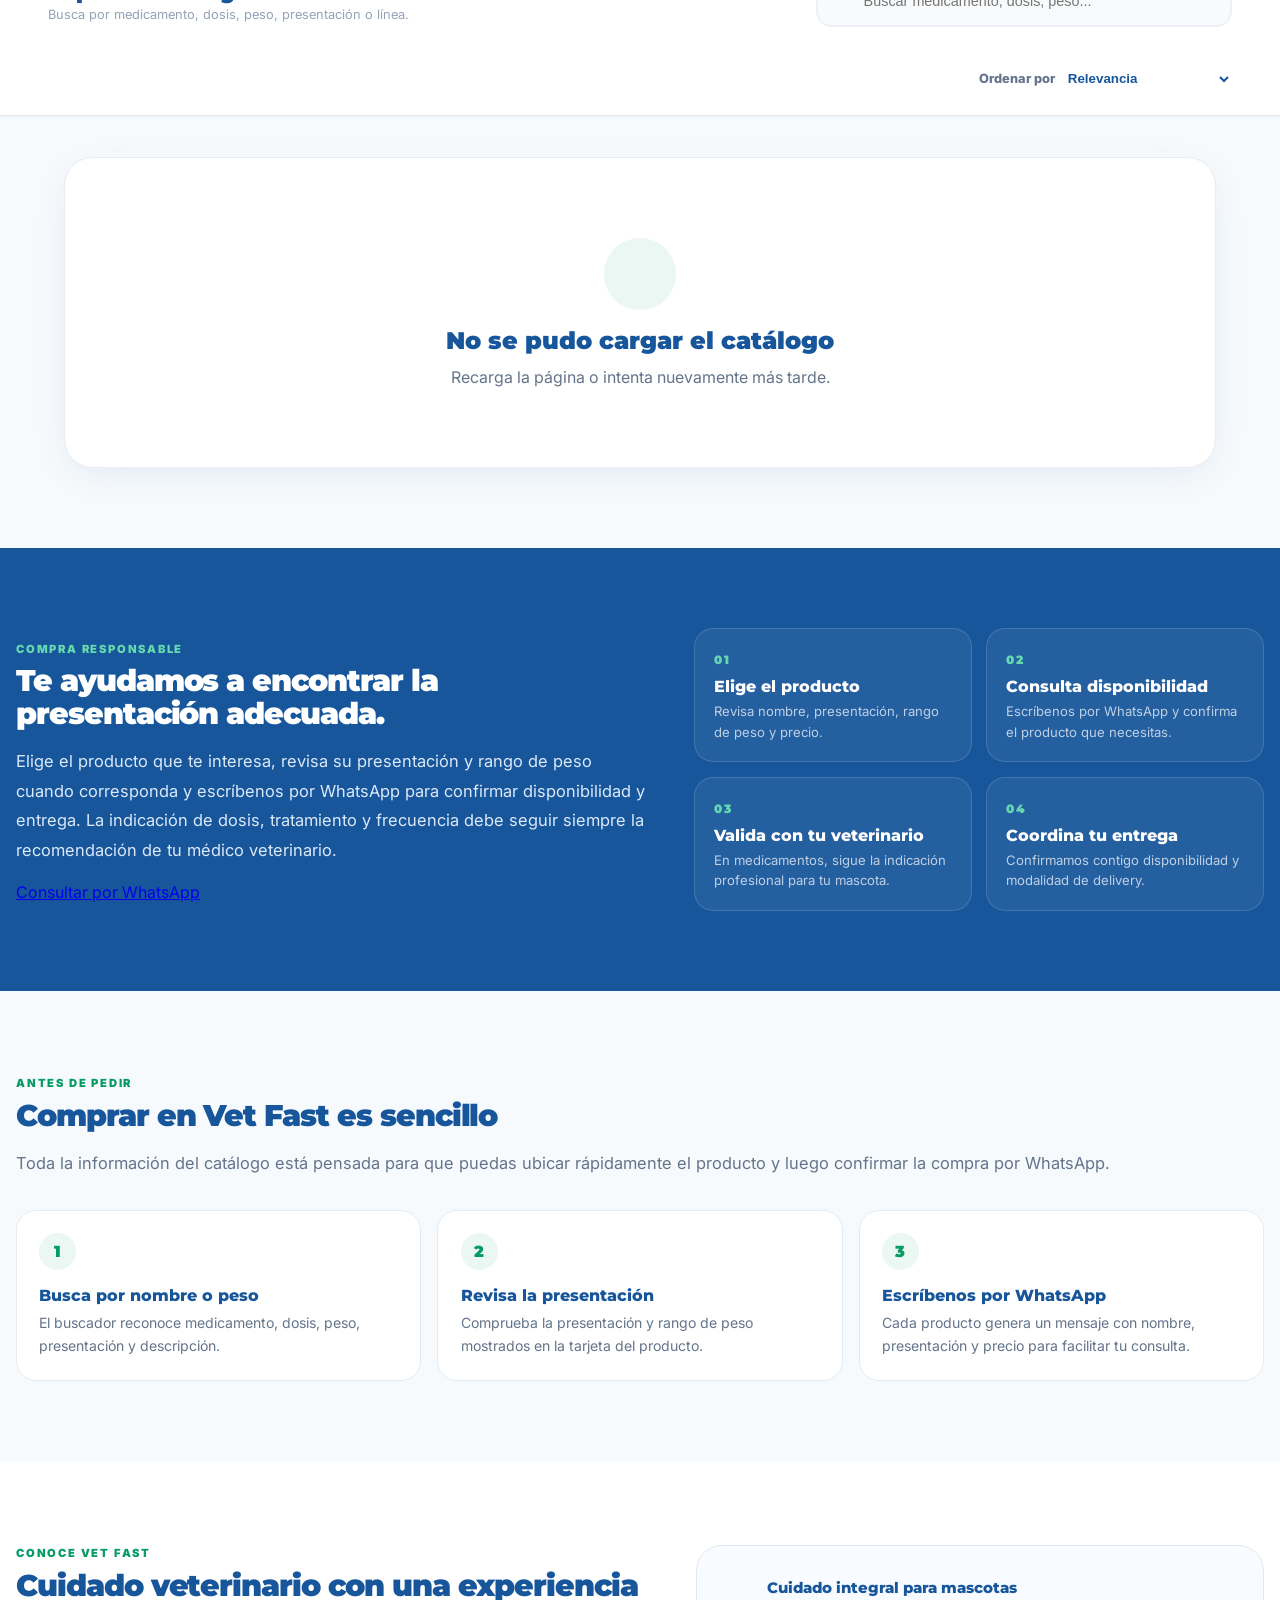
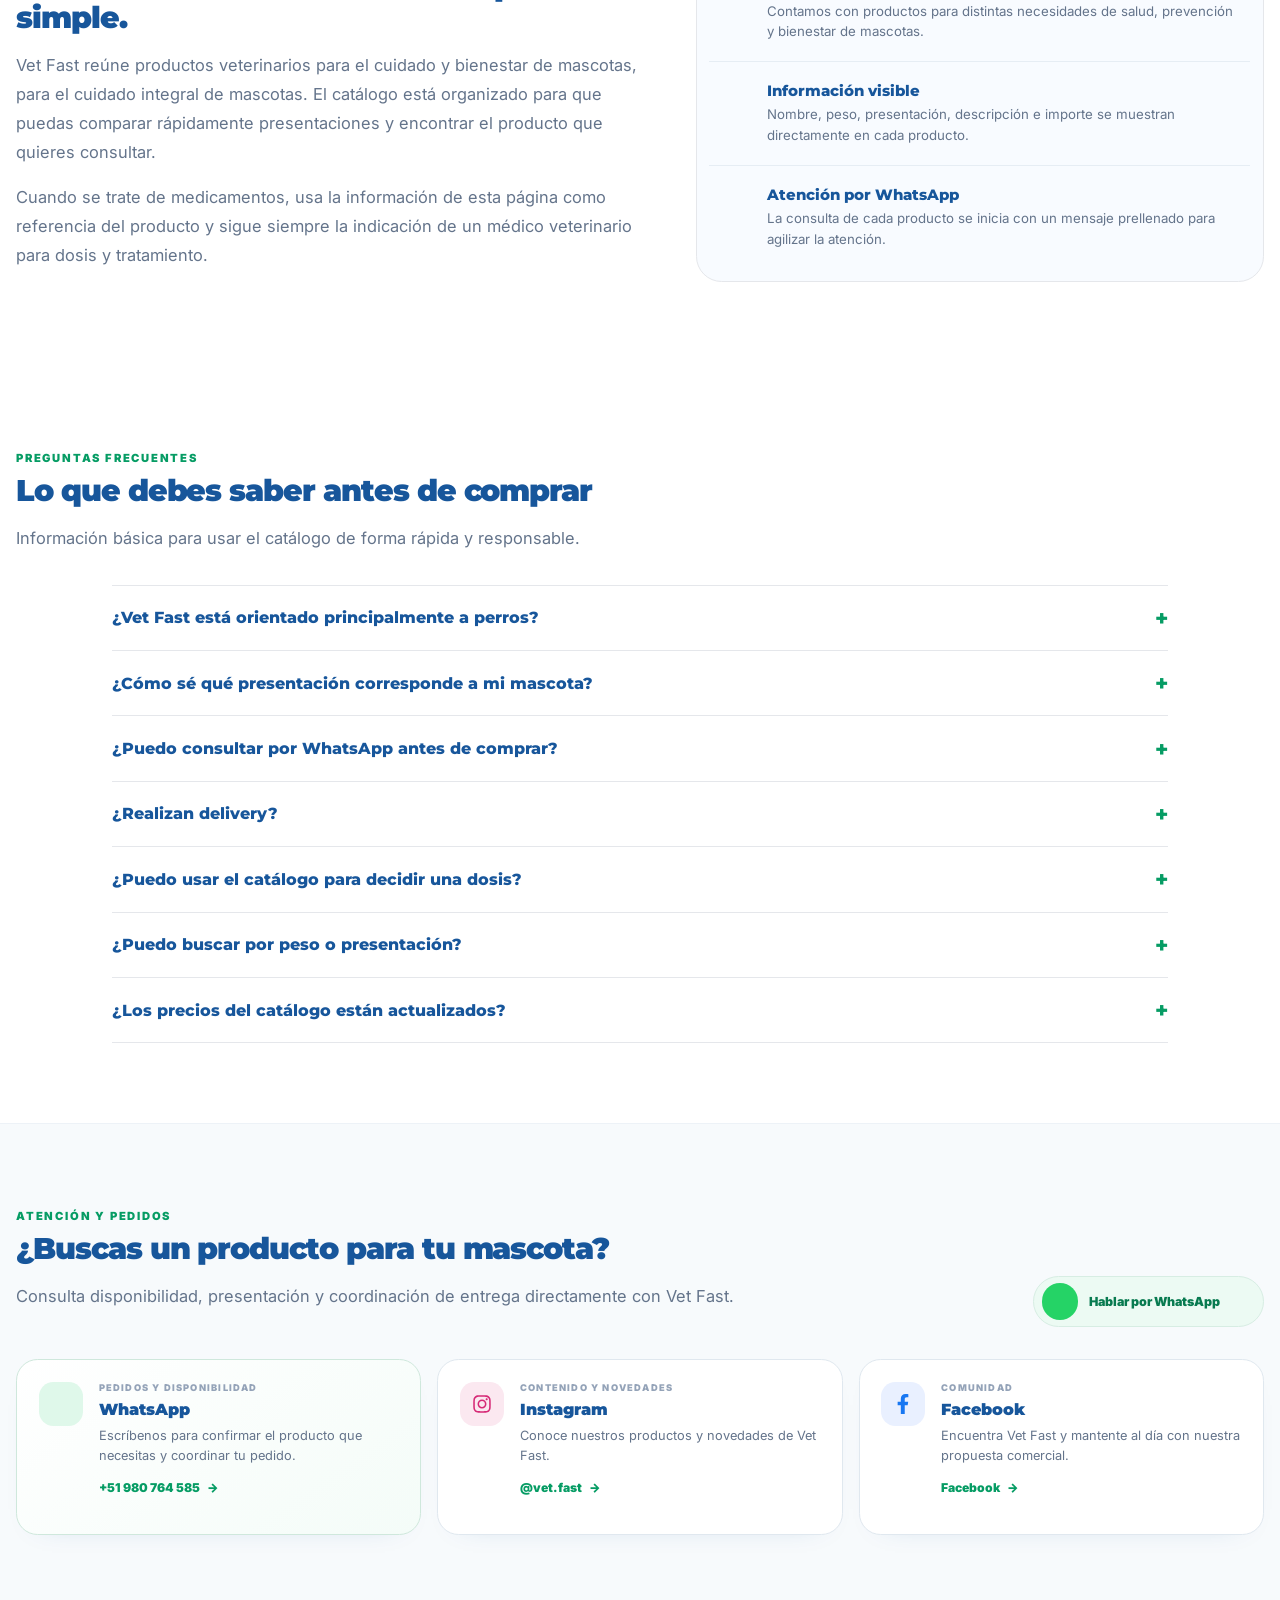
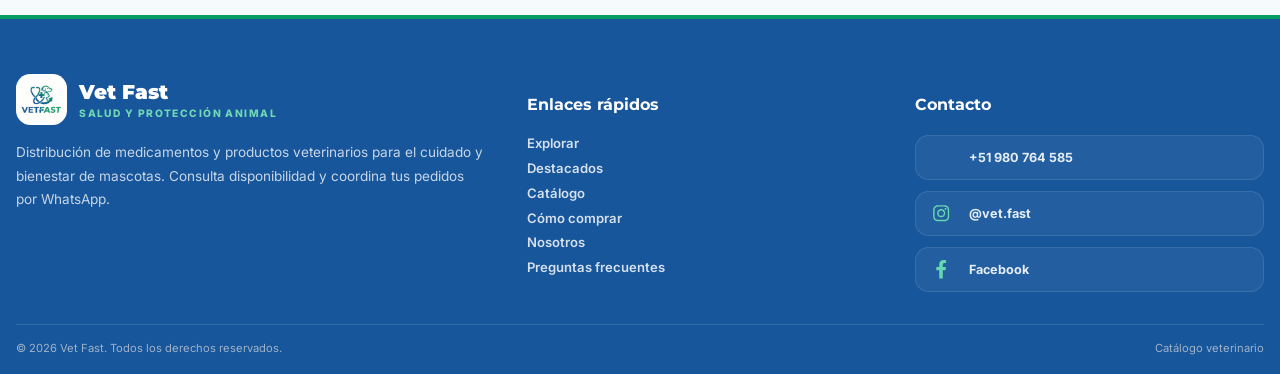
==== commit 633e7d7f: "fix: use root hero image path" ====
--- a/index.html
+++ b/index.html
@@ -144,7 +144,7 @@
 
                 <div class="hero-visual">
                     <div class="hero-product">
-                        <img src="assets/vetfast-hero-natural-v2.png" alt="Perro y gato en un entorno de cuidado veterinario" width="1254" height="1254" decoding="async" fetchpriority="high">
+                        <img src="vetfast-hero-natural-v2.png" alt="Perro y gato en un entorno de cuidado veterinario" width="1254" height="1254" decoding="async" fetchpriority="high">
                     </div>
                     <div class="hero-chip">
                         <i data-lucide="package-check"></i>
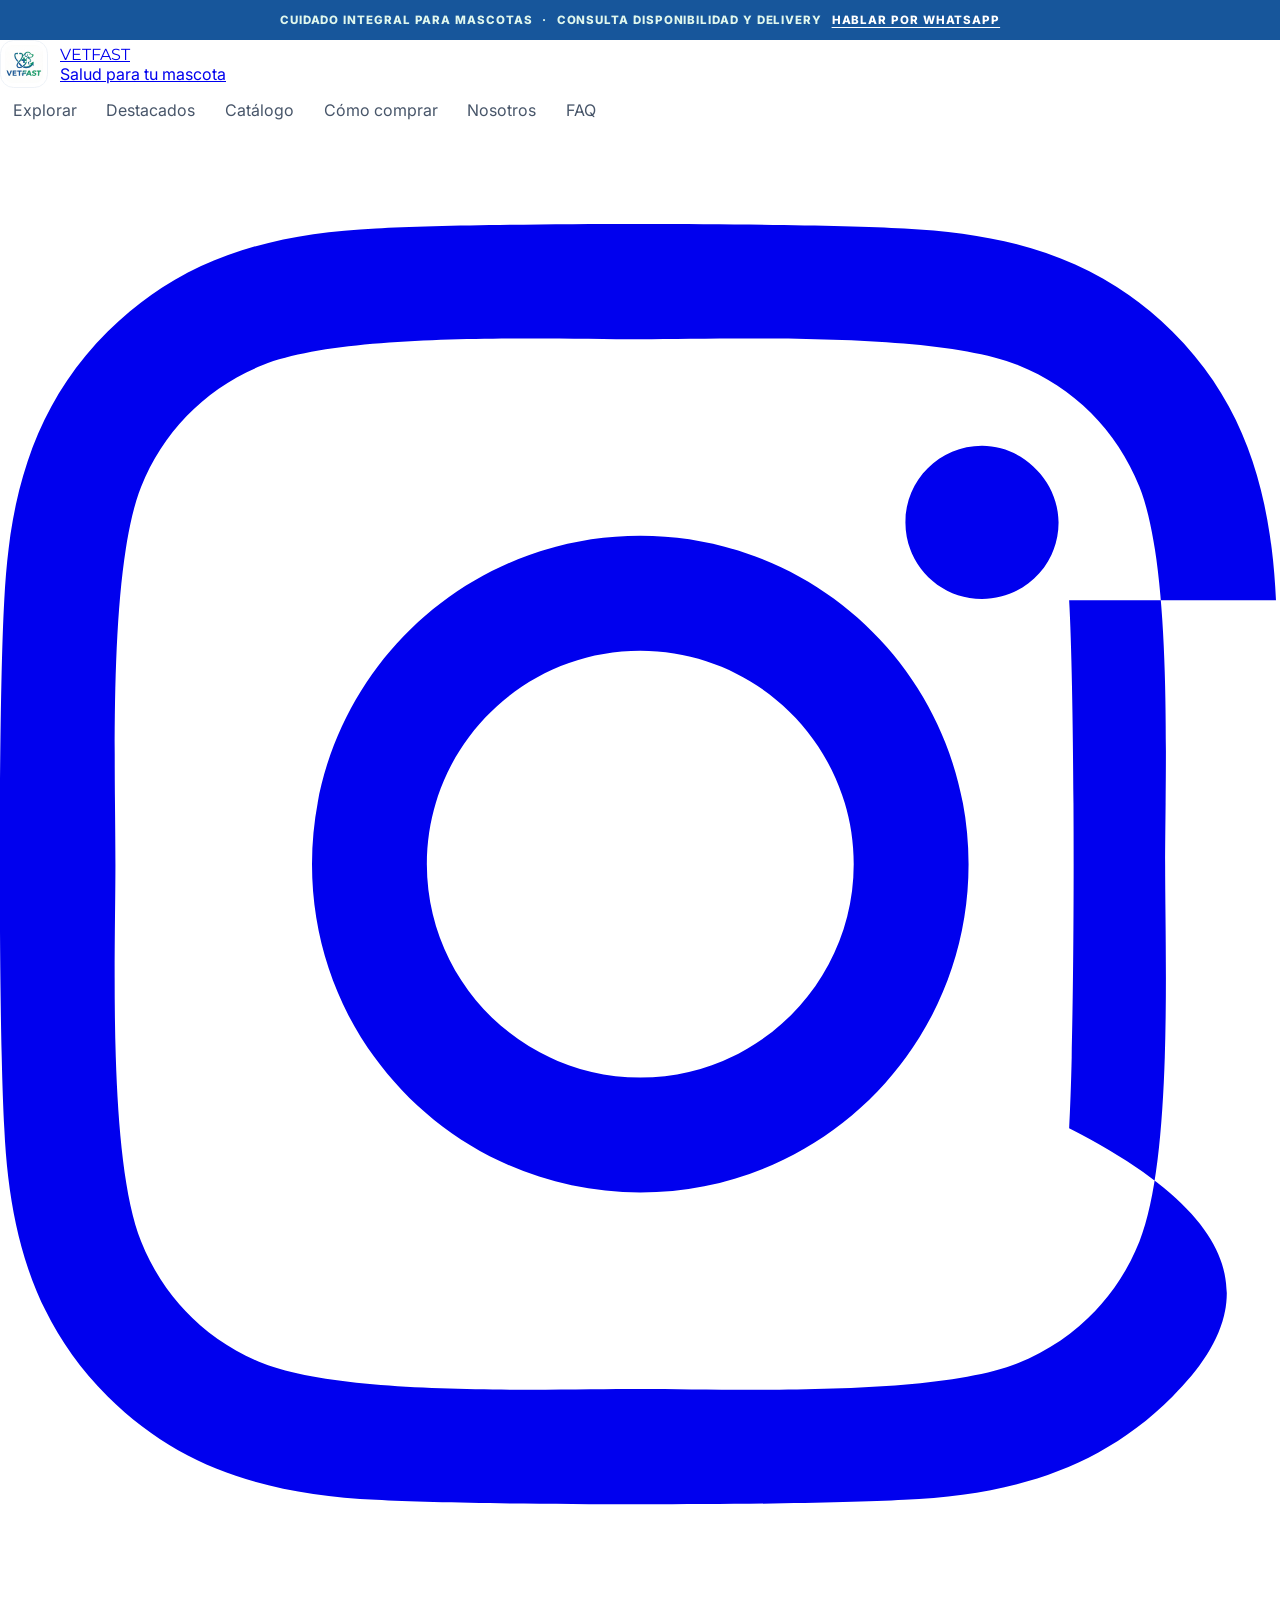
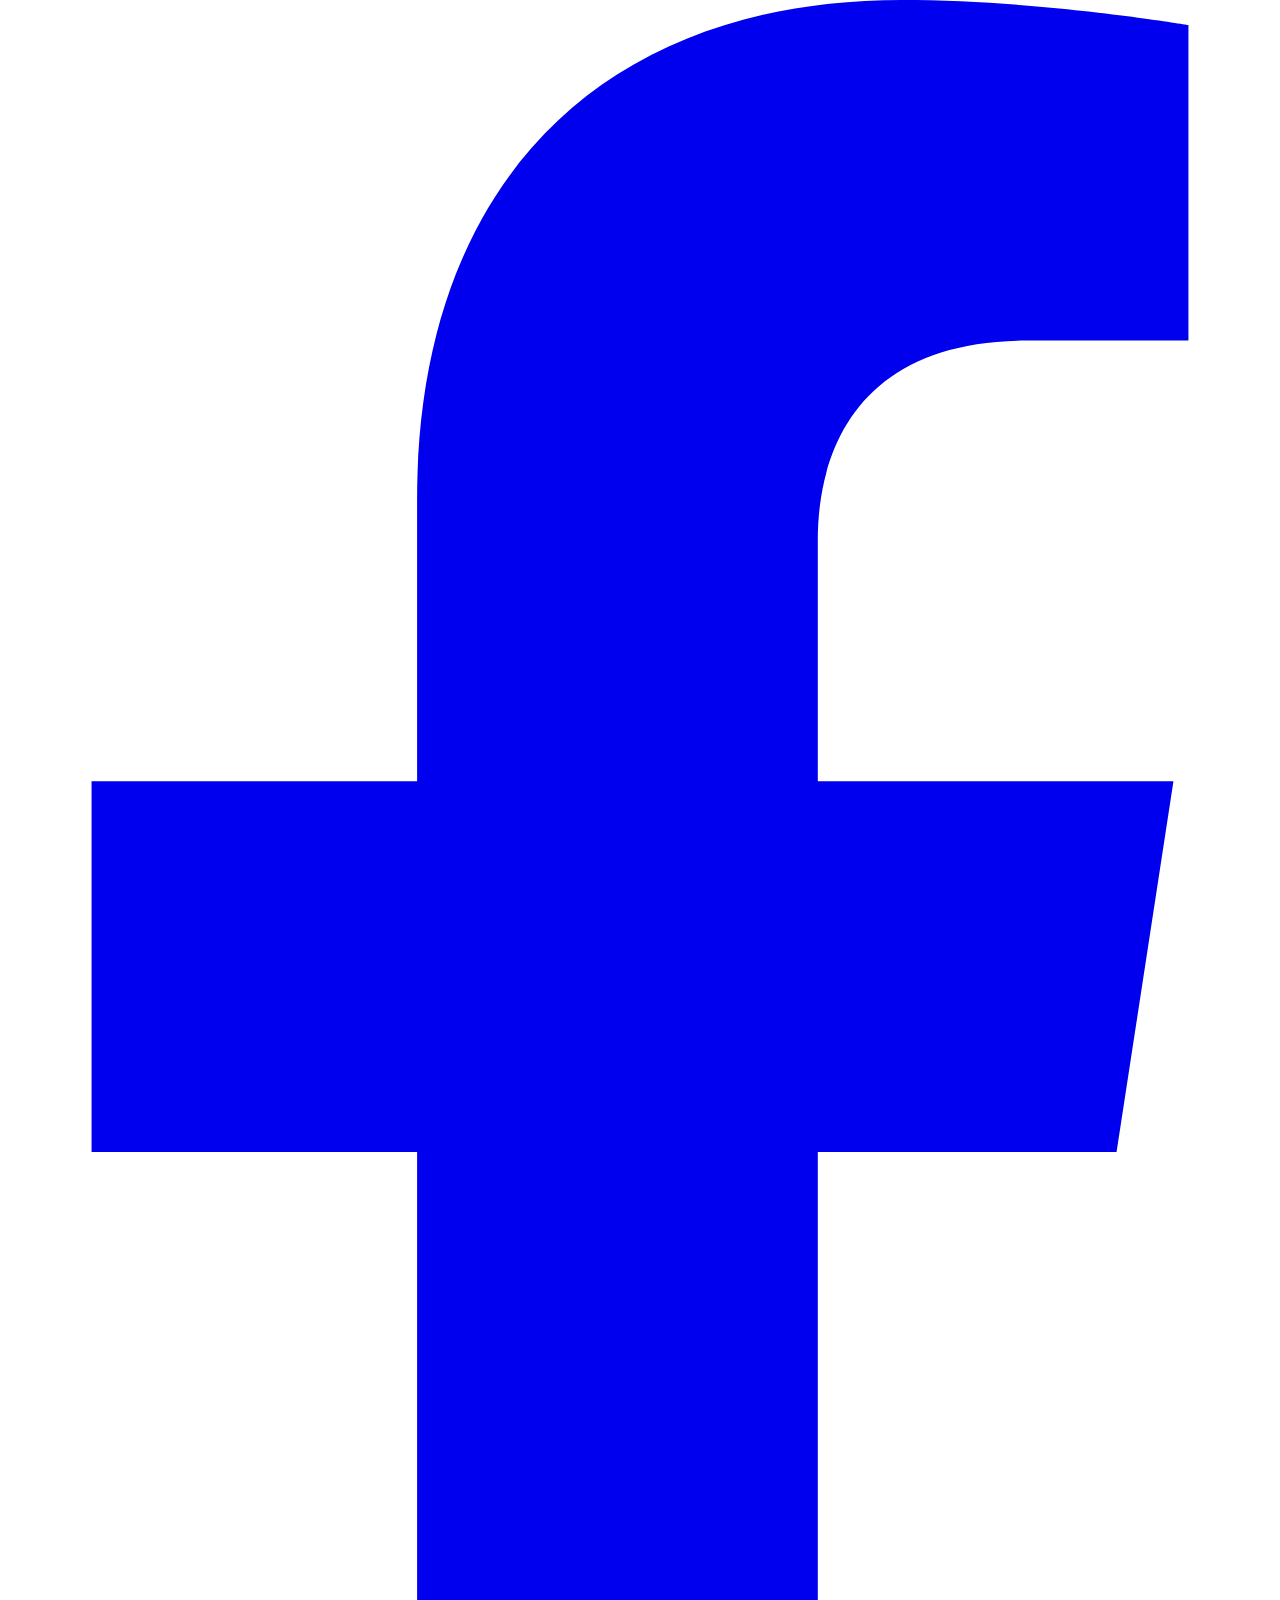
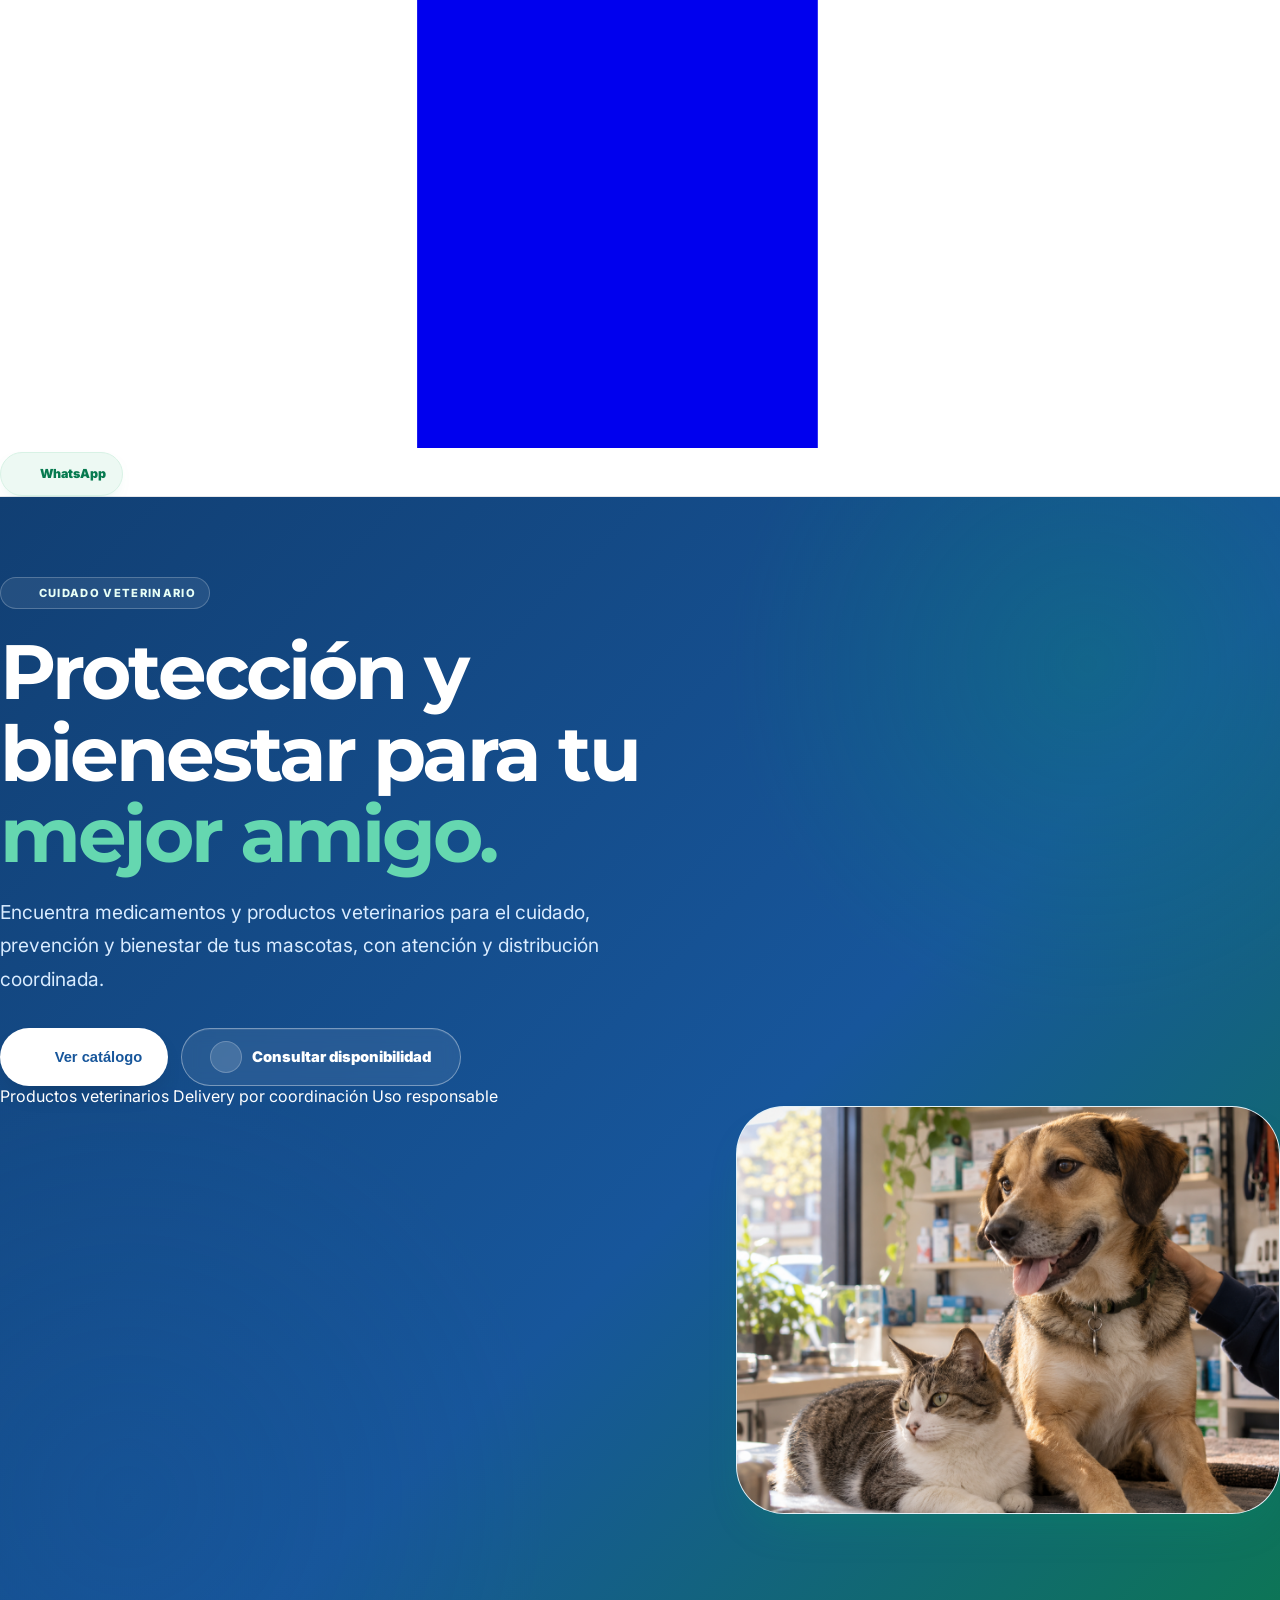
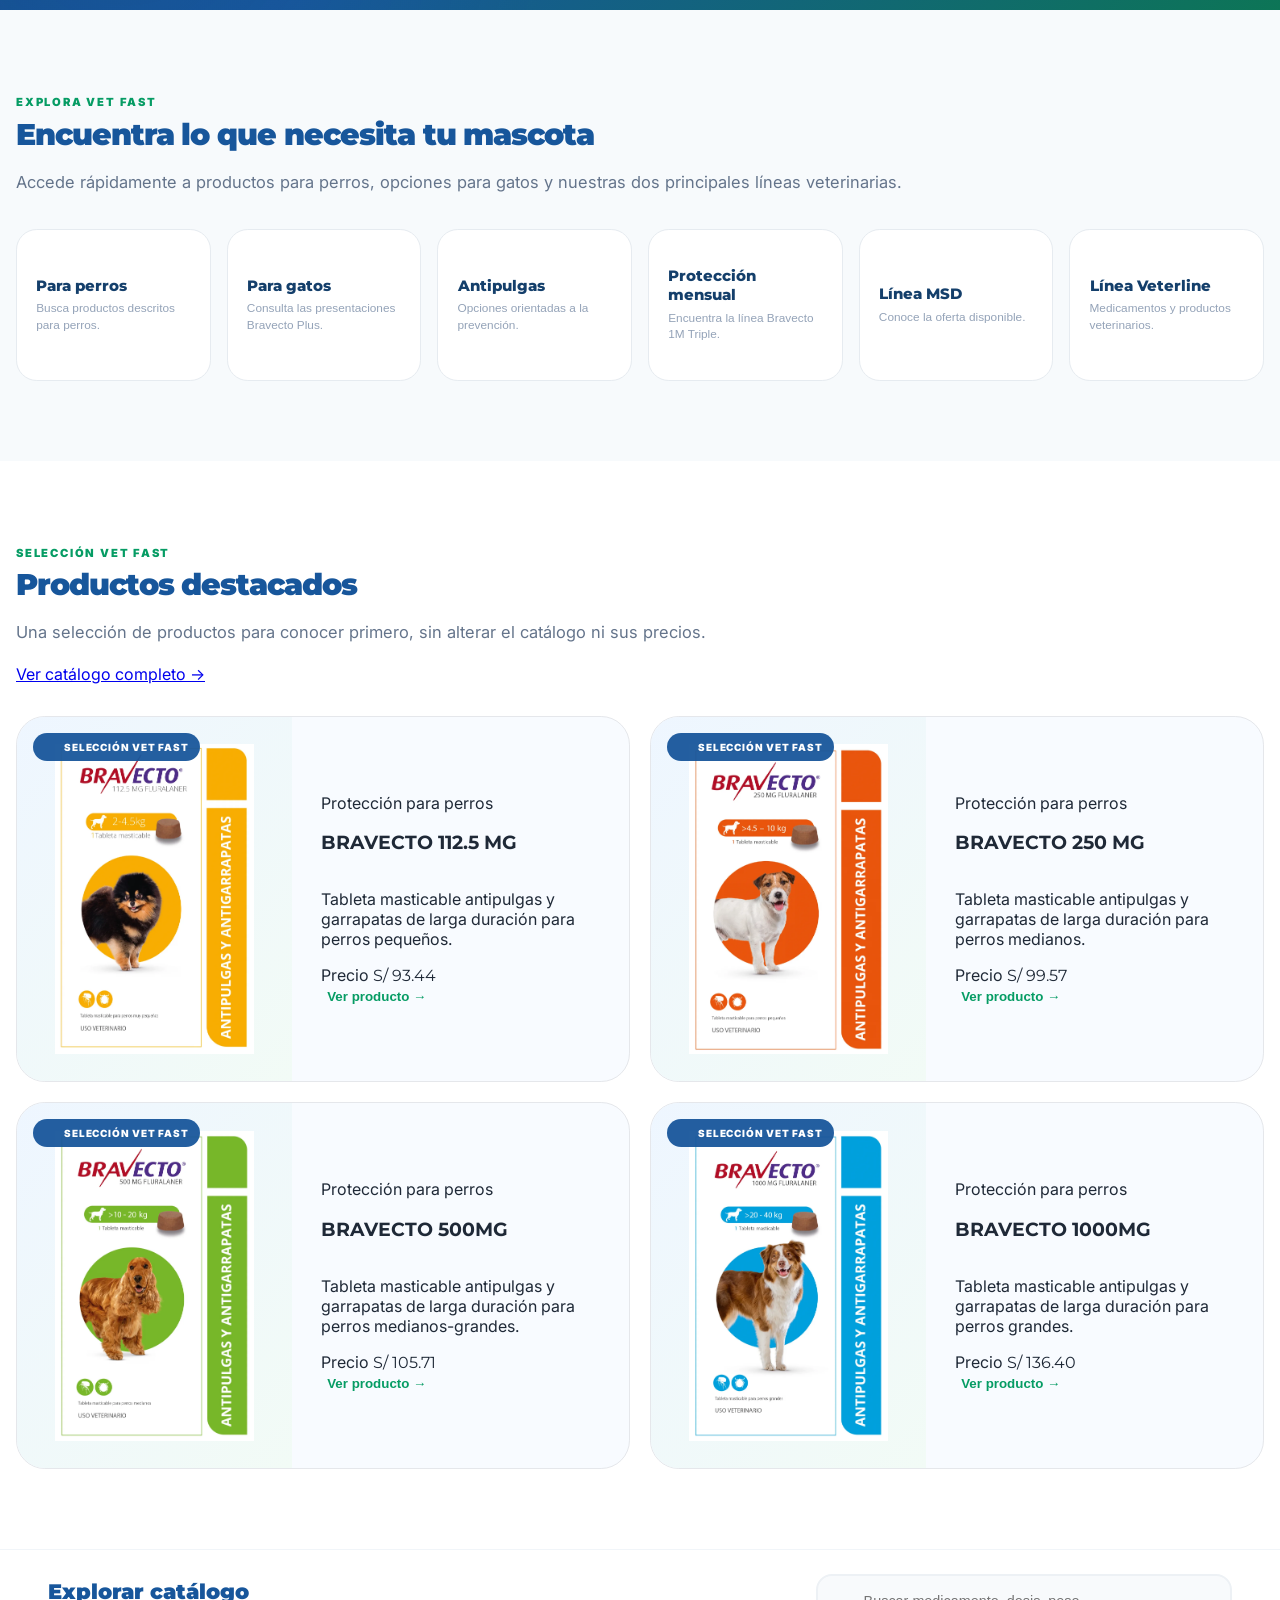
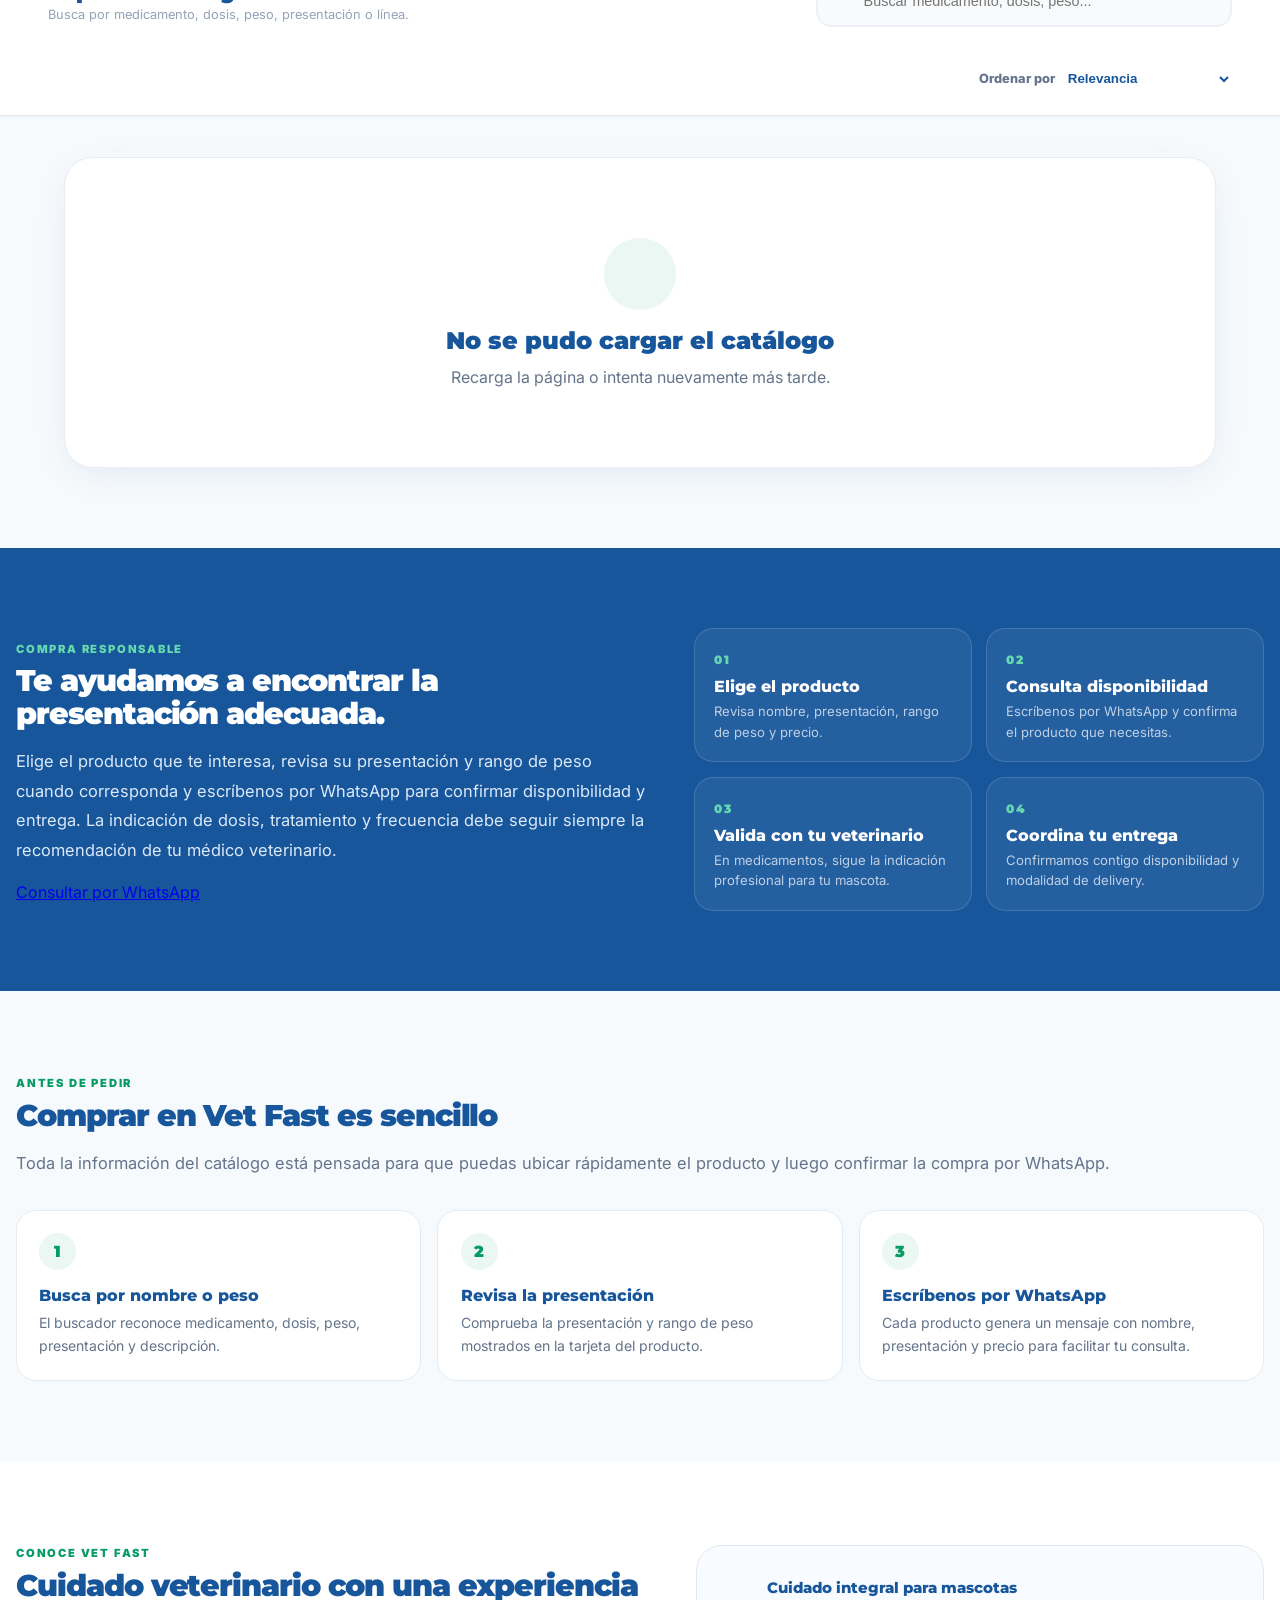
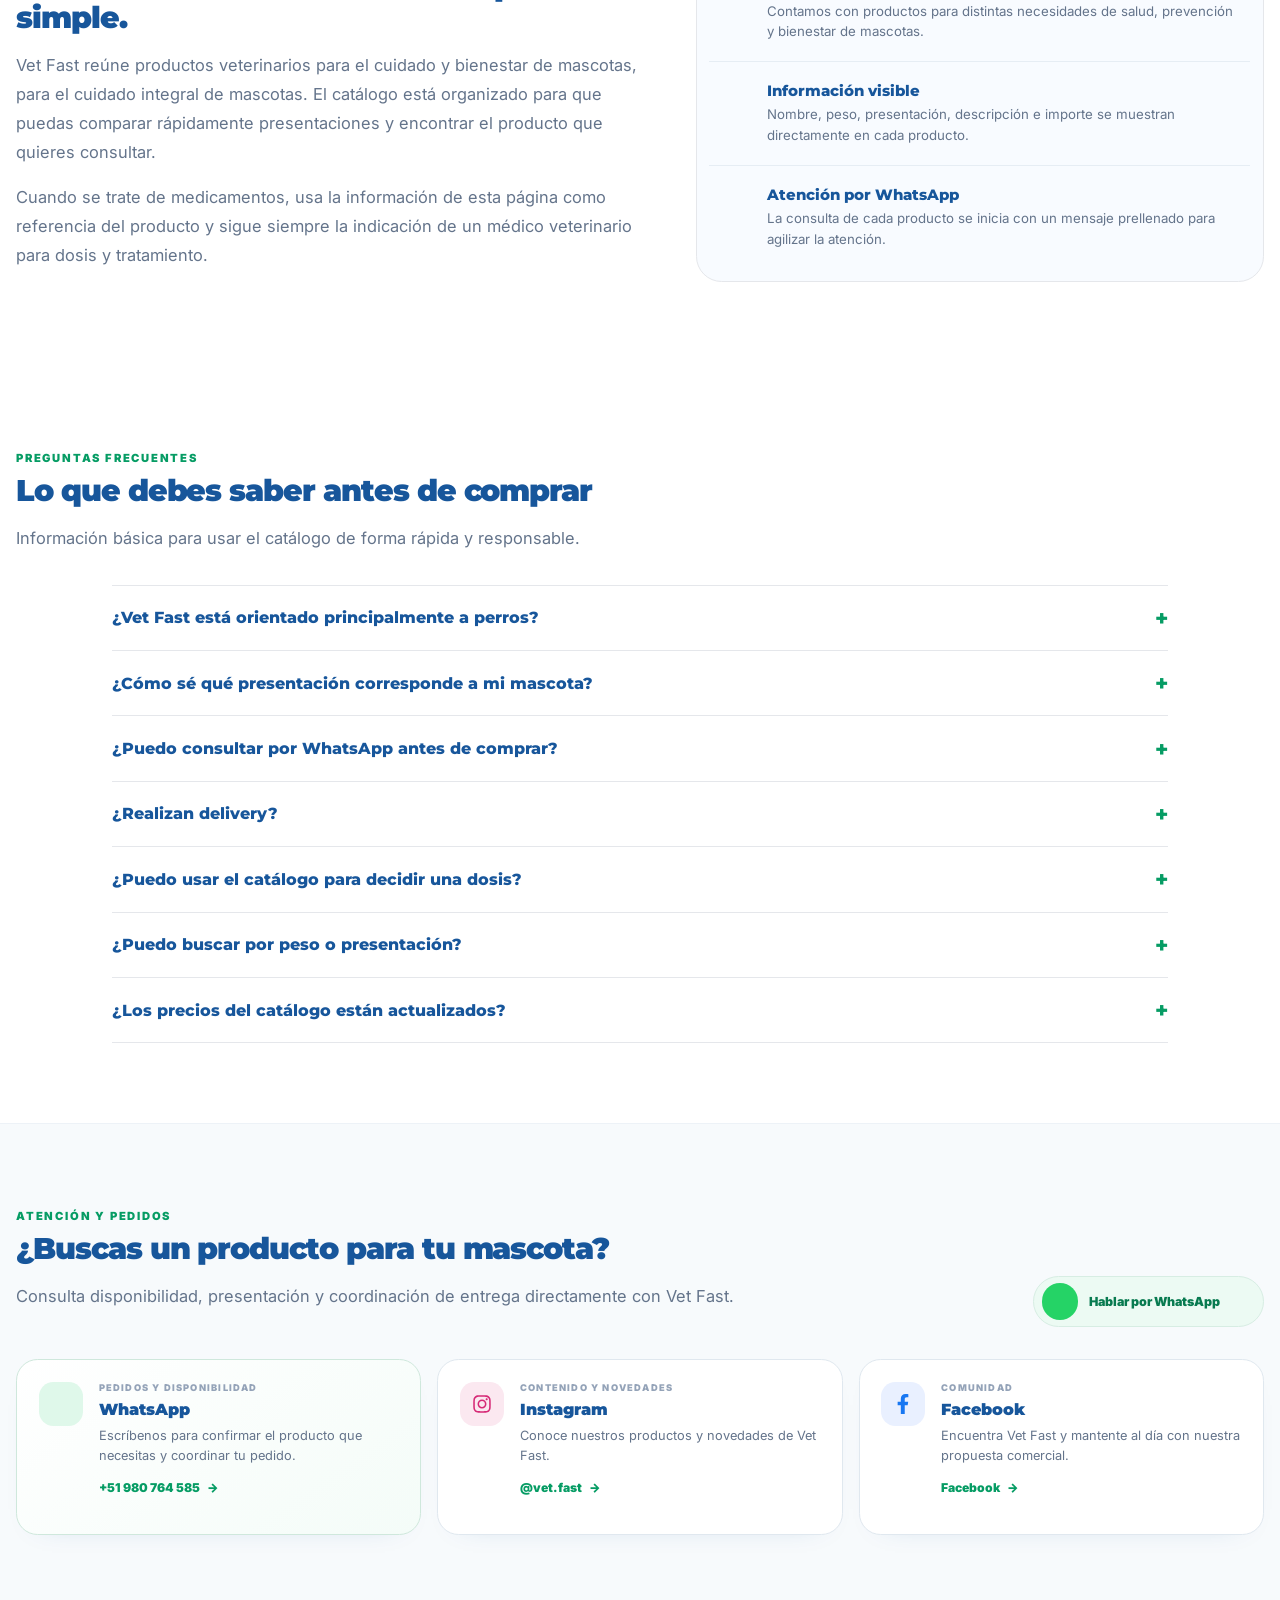
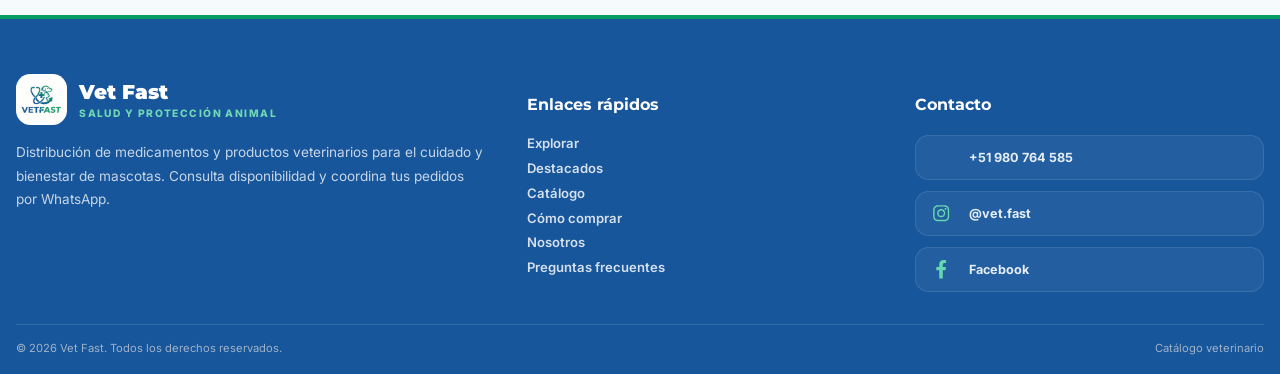
==== commit 03e76439: "refactor: simplify hero photo presentation" ====
--- a/index.html
+++ b/index.html
@@ -46,7 +46,7 @@
     </script>
 
     <script src="https://cdn.tailwindcss.com"></script>
-    <link rel="stylesheet" href="styles.css?v=vetfast-7">
+    <link rel="stylesheet" href="styles.css?v=vetfast-8">
 
     <script src="https://unpkg.com/lucide@latest"></script>
 </head>
@@ -146,13 +146,6 @@
                     <div class="hero-product">
                         <img src="vetfast-hero-natural-v2.png" alt="Perro y gato en un entorno de cuidado veterinario" width="1254" height="1254" decoding="async" fetchpriority="high">
                     </div>
-                    <div class="hero-chip">
-                        <i data-lucide="package-check"></i>
-                        <div>
-                            <strong class="block text-sm">Distribución veterinaria</strong>
-                            <span class="text-xs text-gray-500">Medicamentos y productos para mascotas</span>
-                        </div>
-                    </div>
                 </div>
             </div>
         </div>
